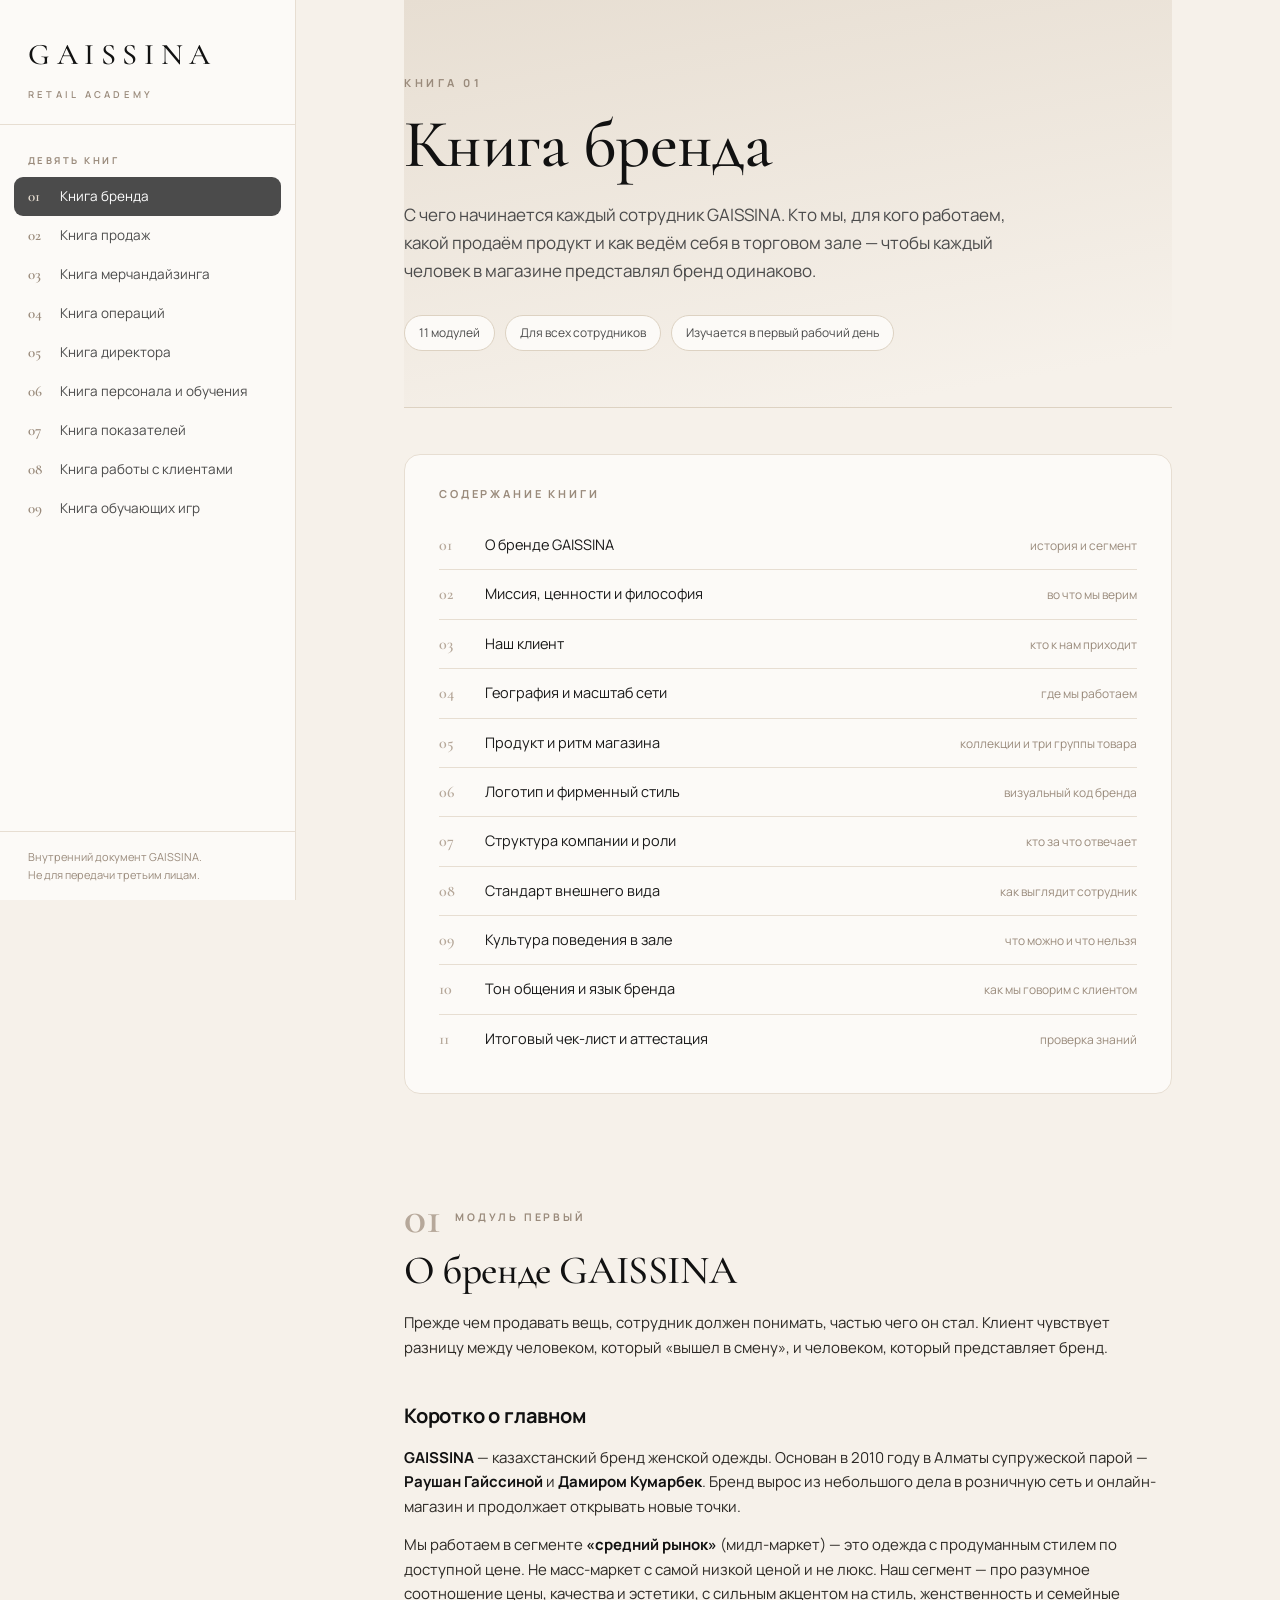
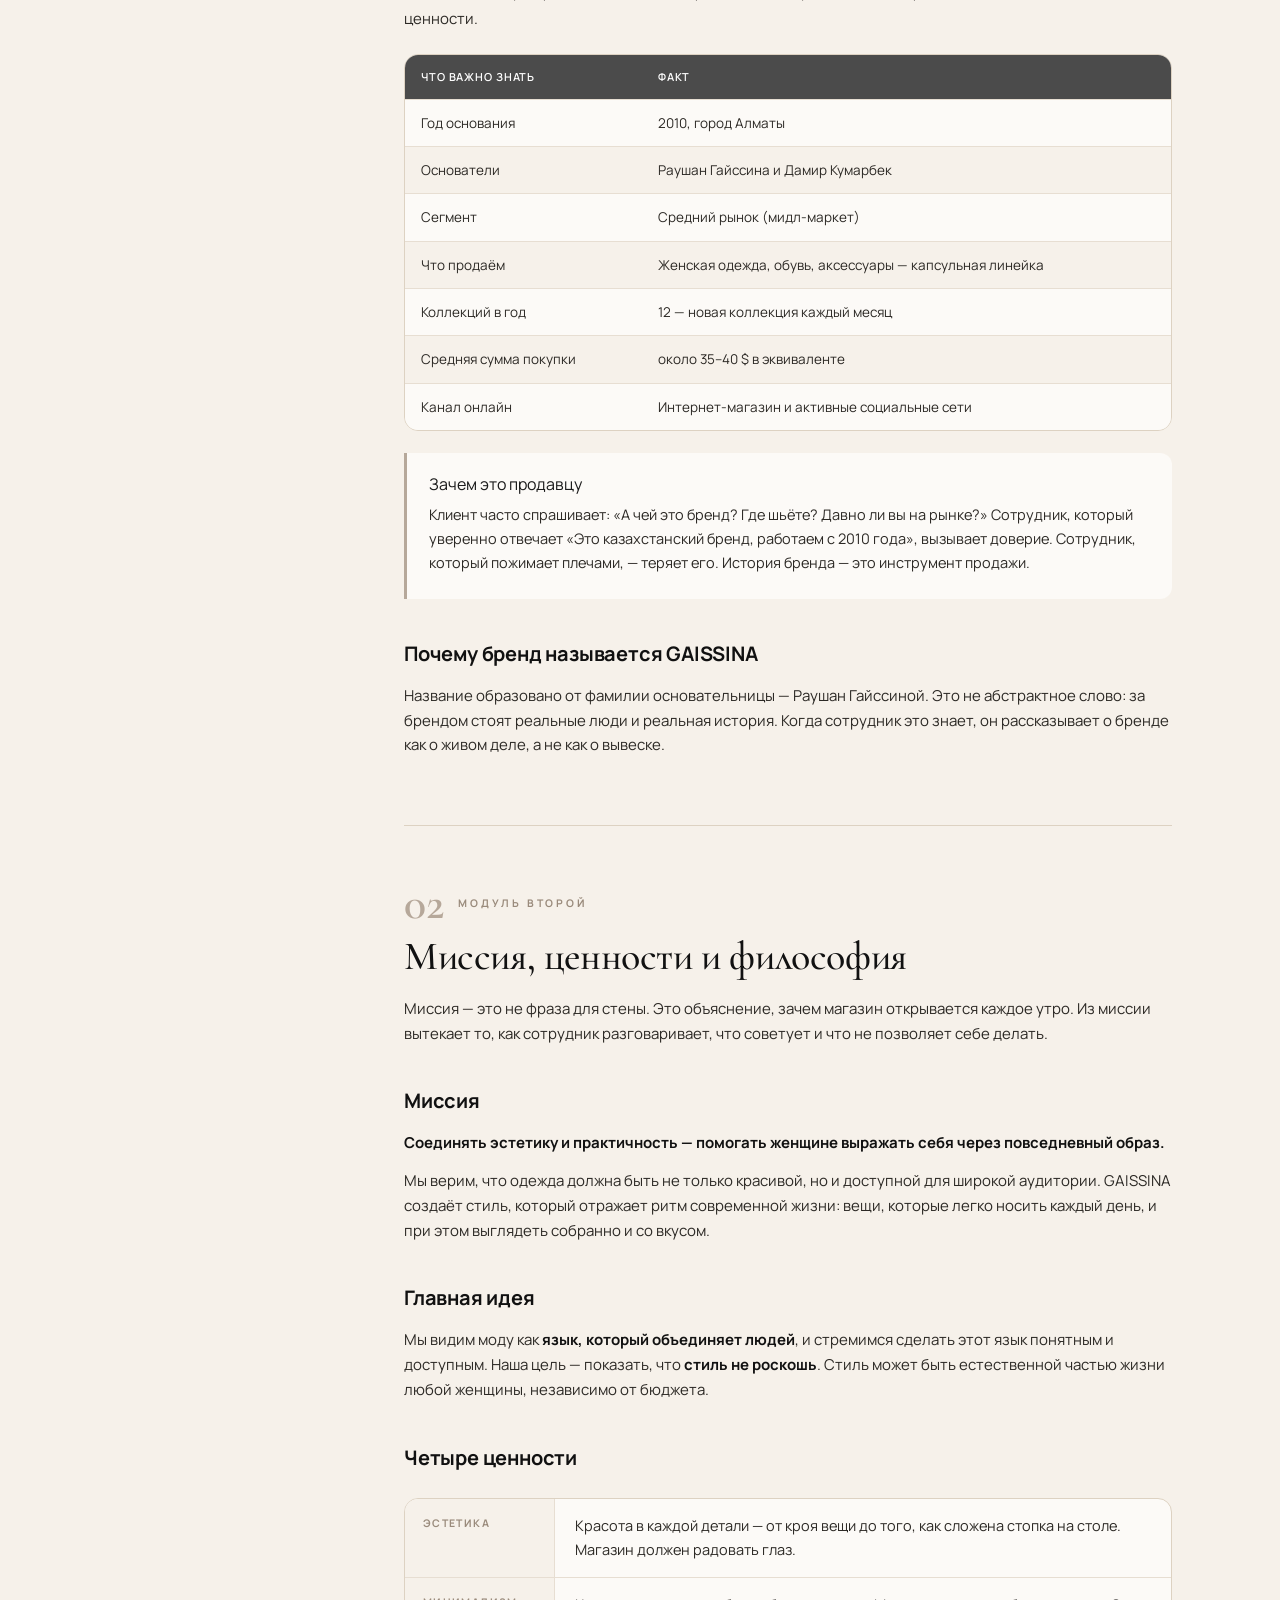
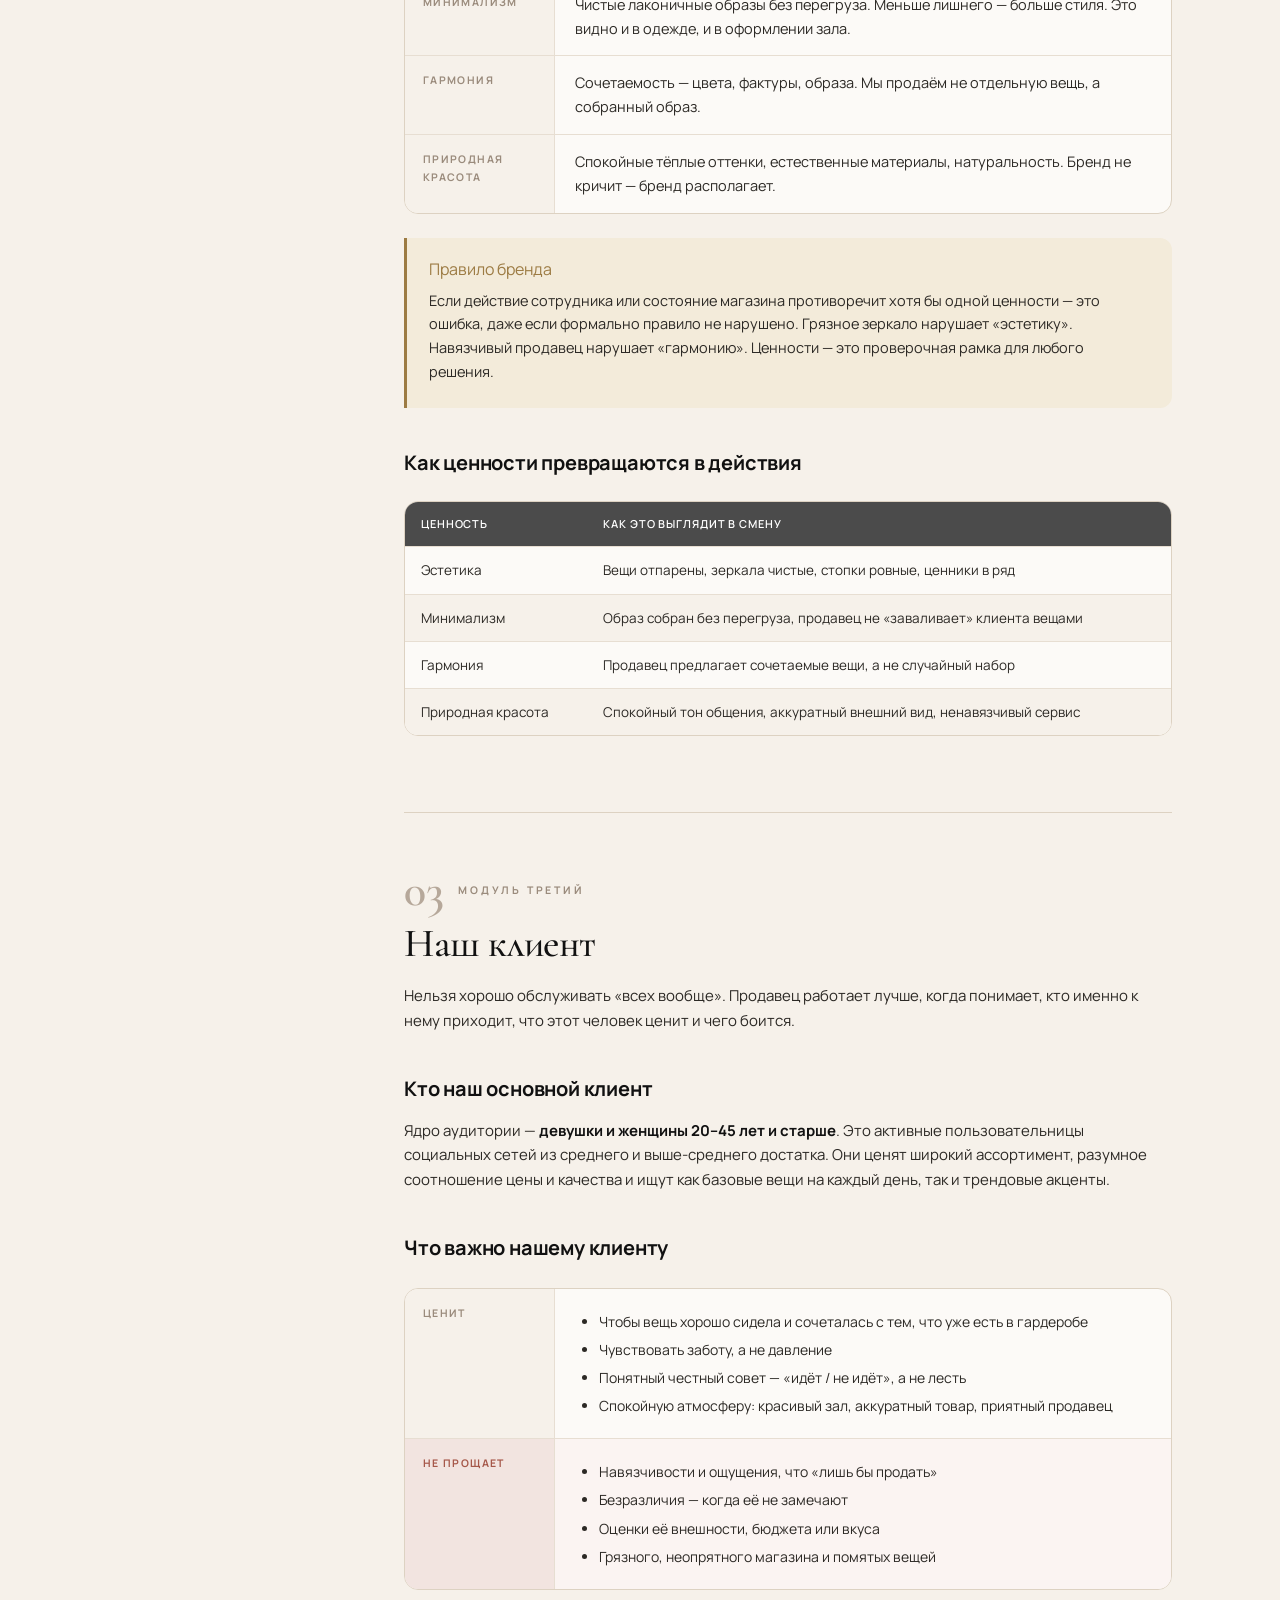
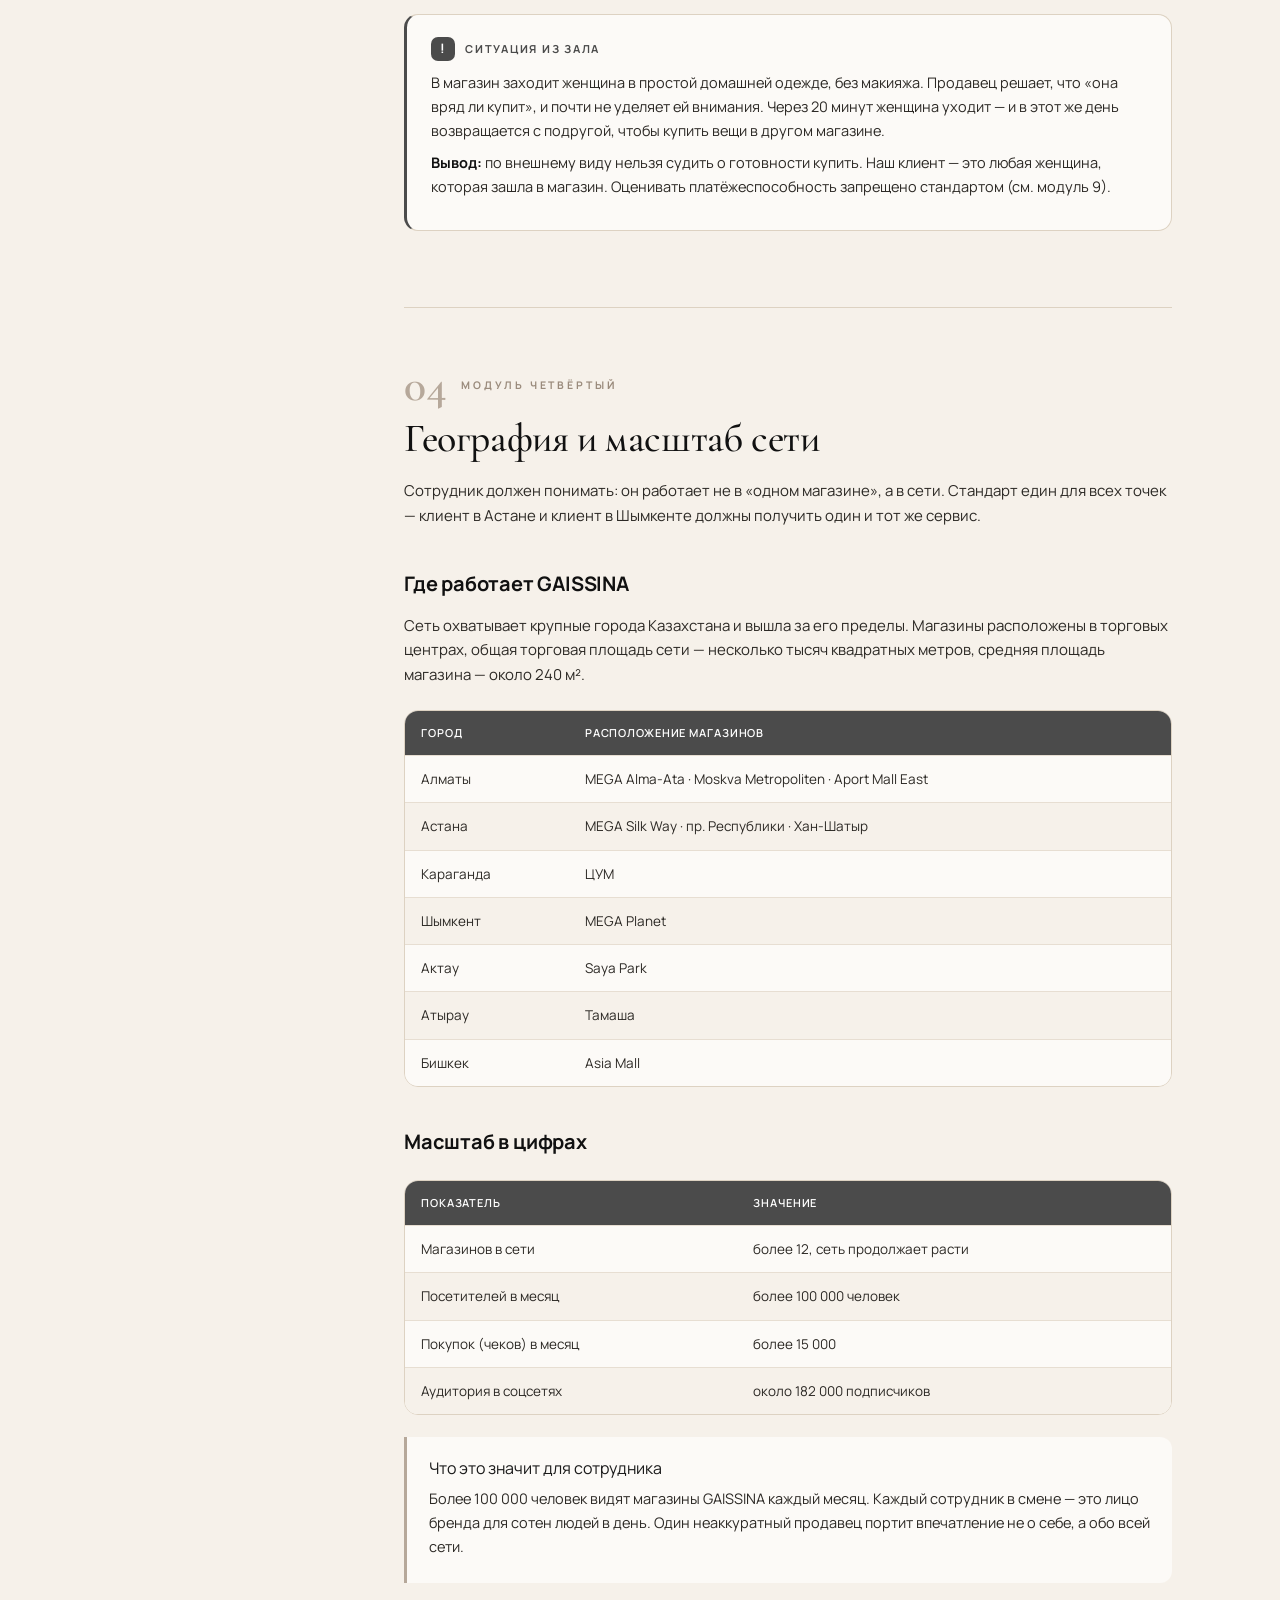
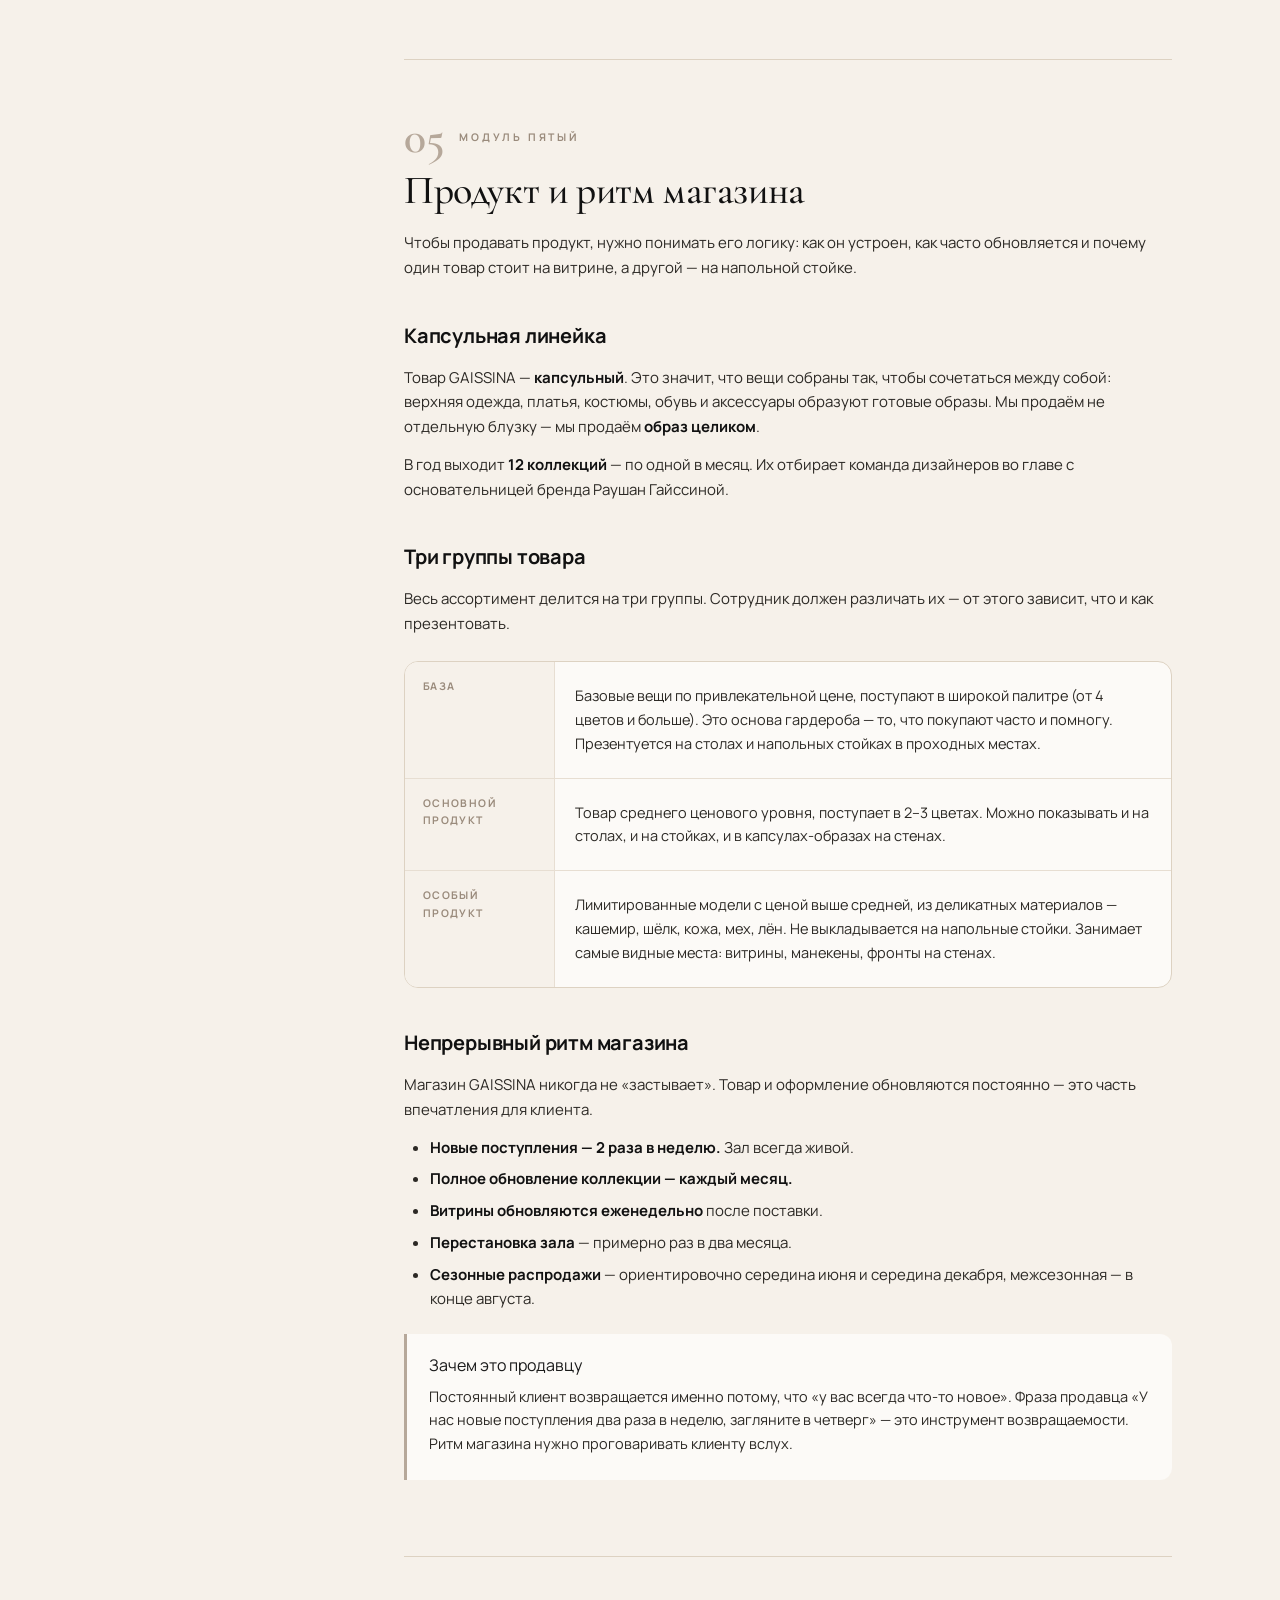
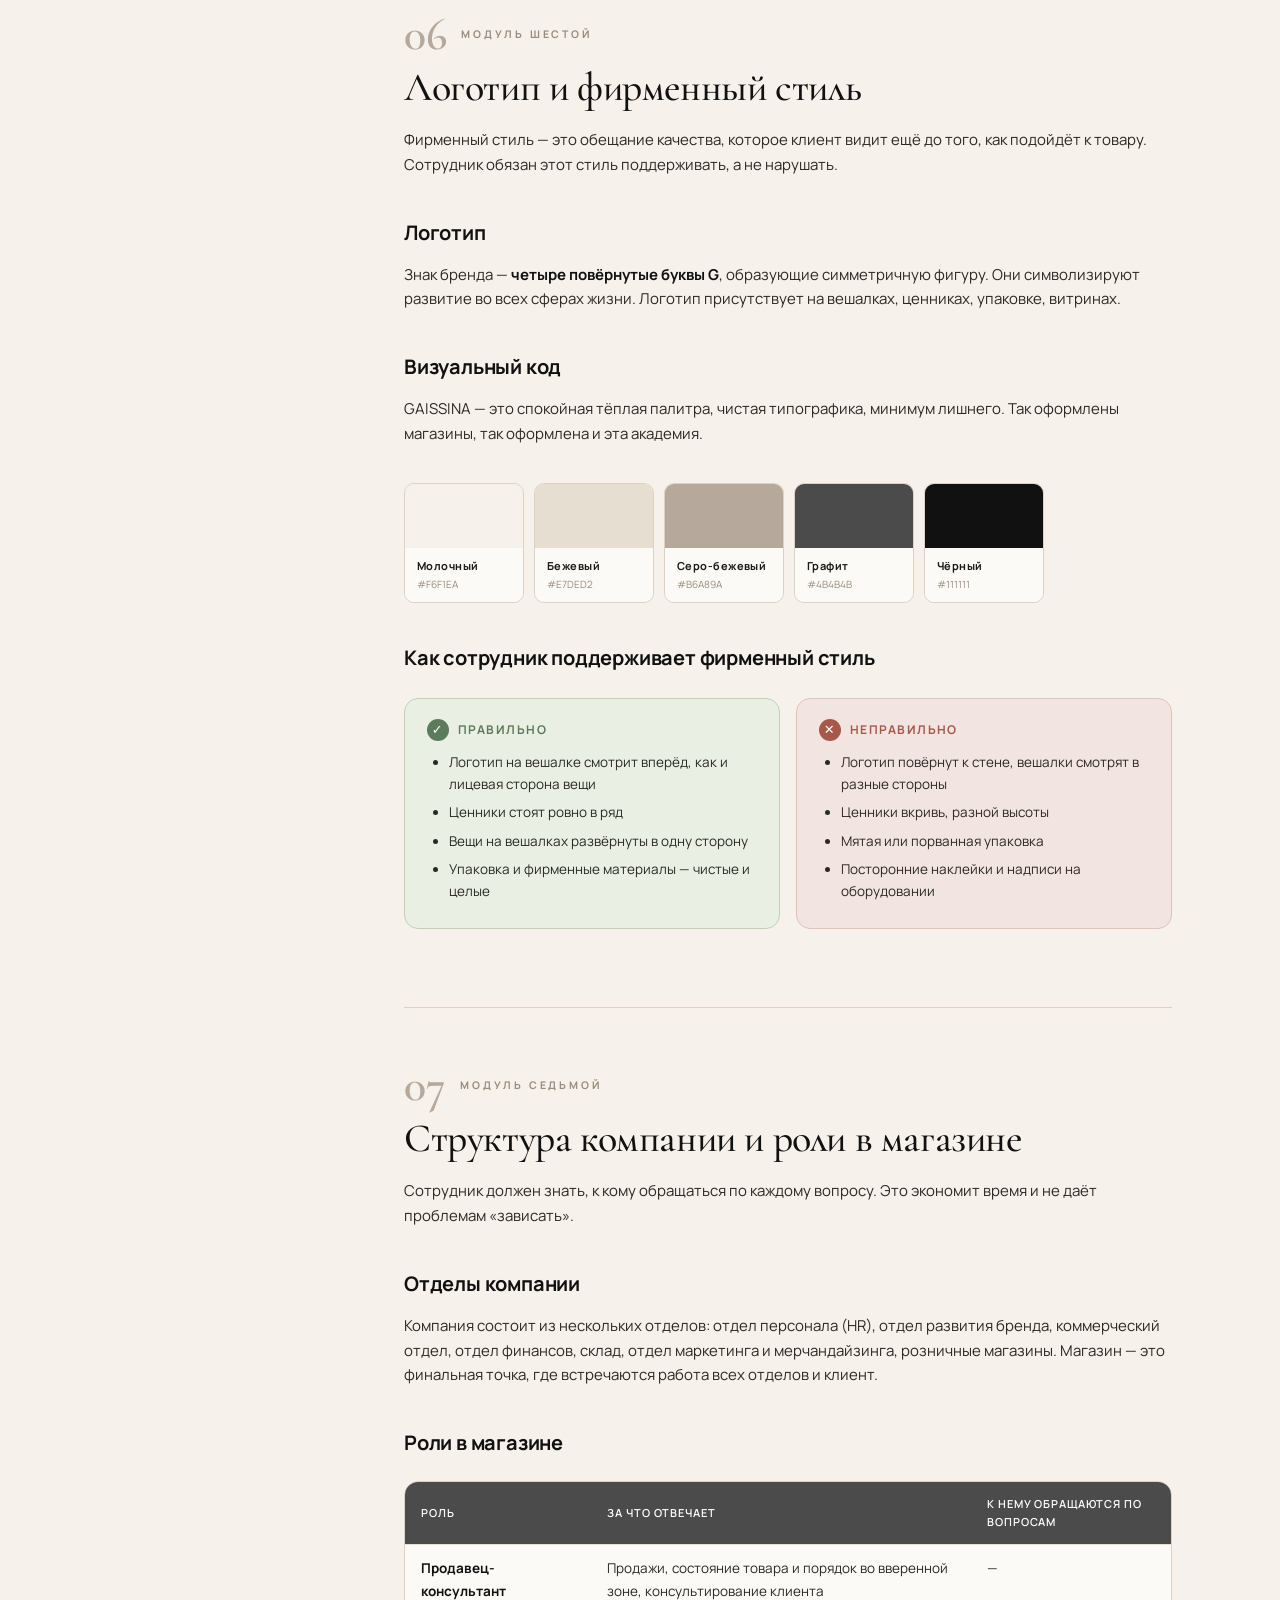
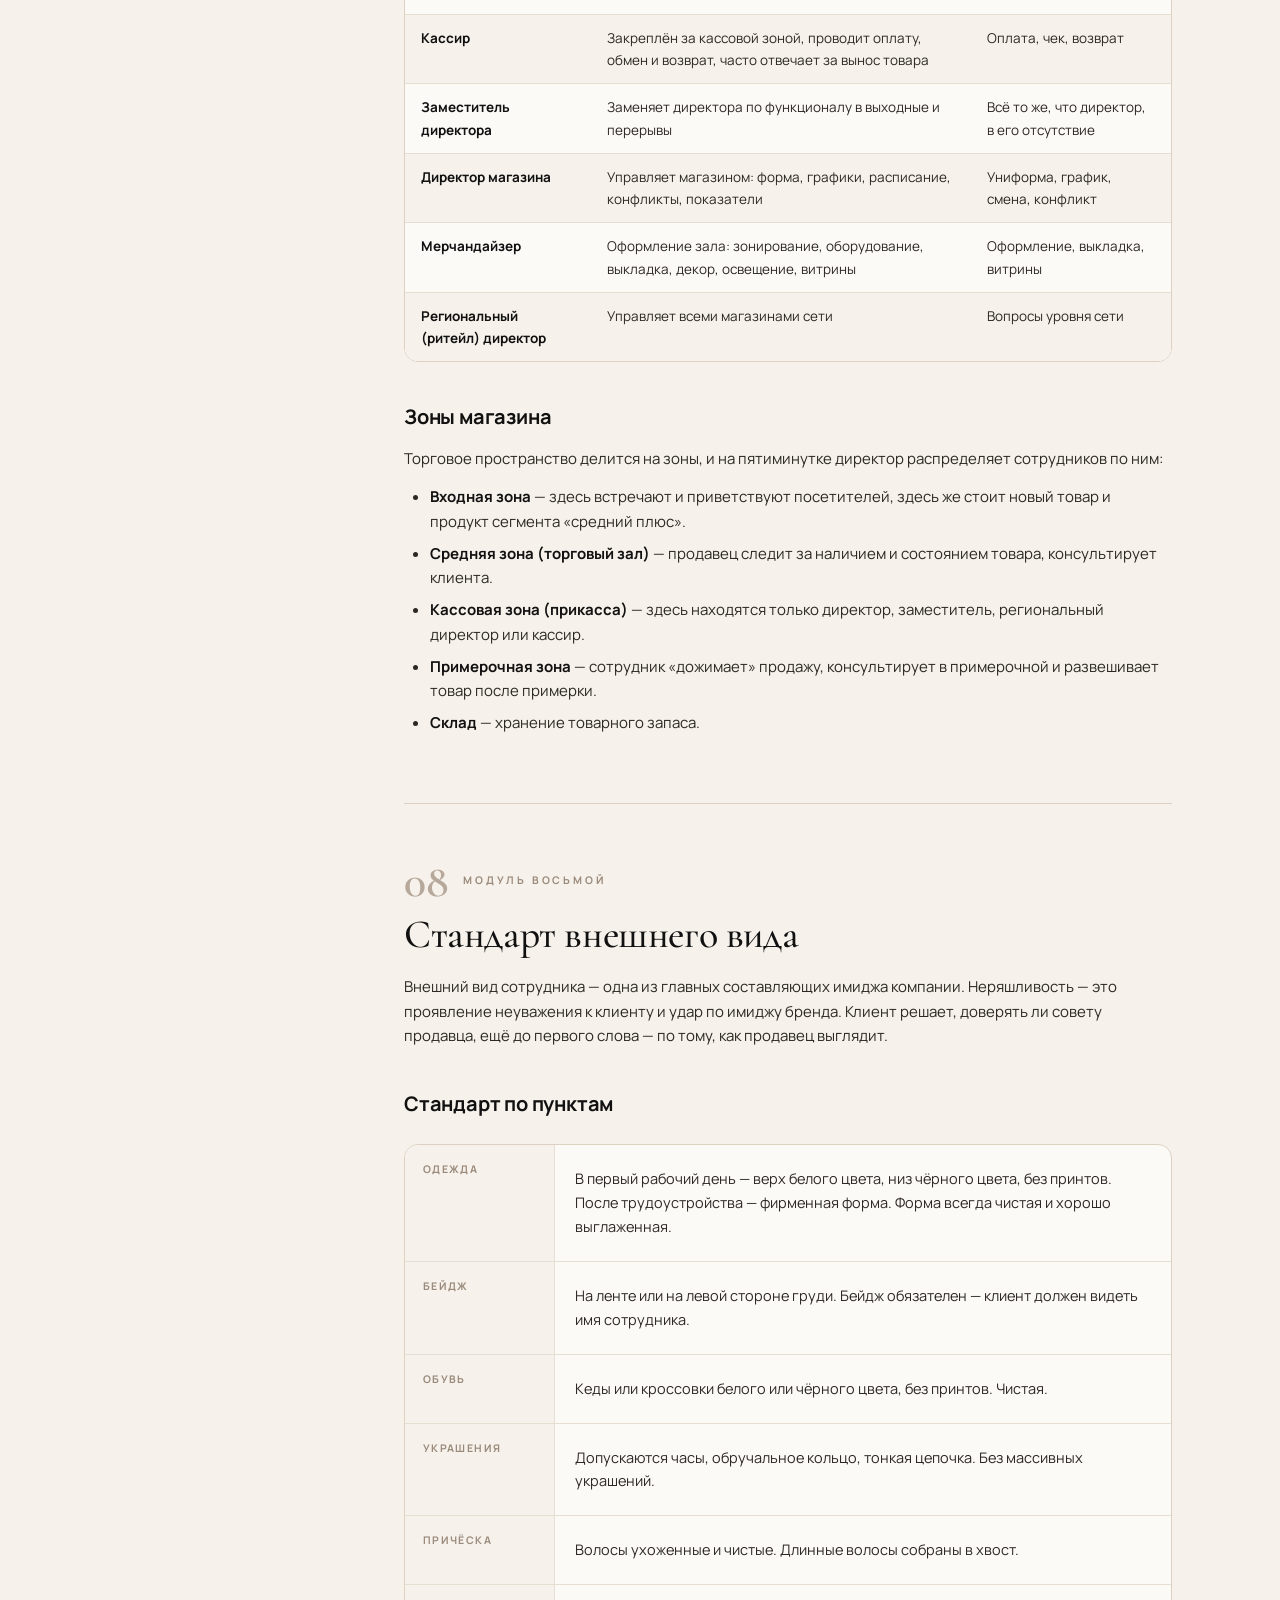
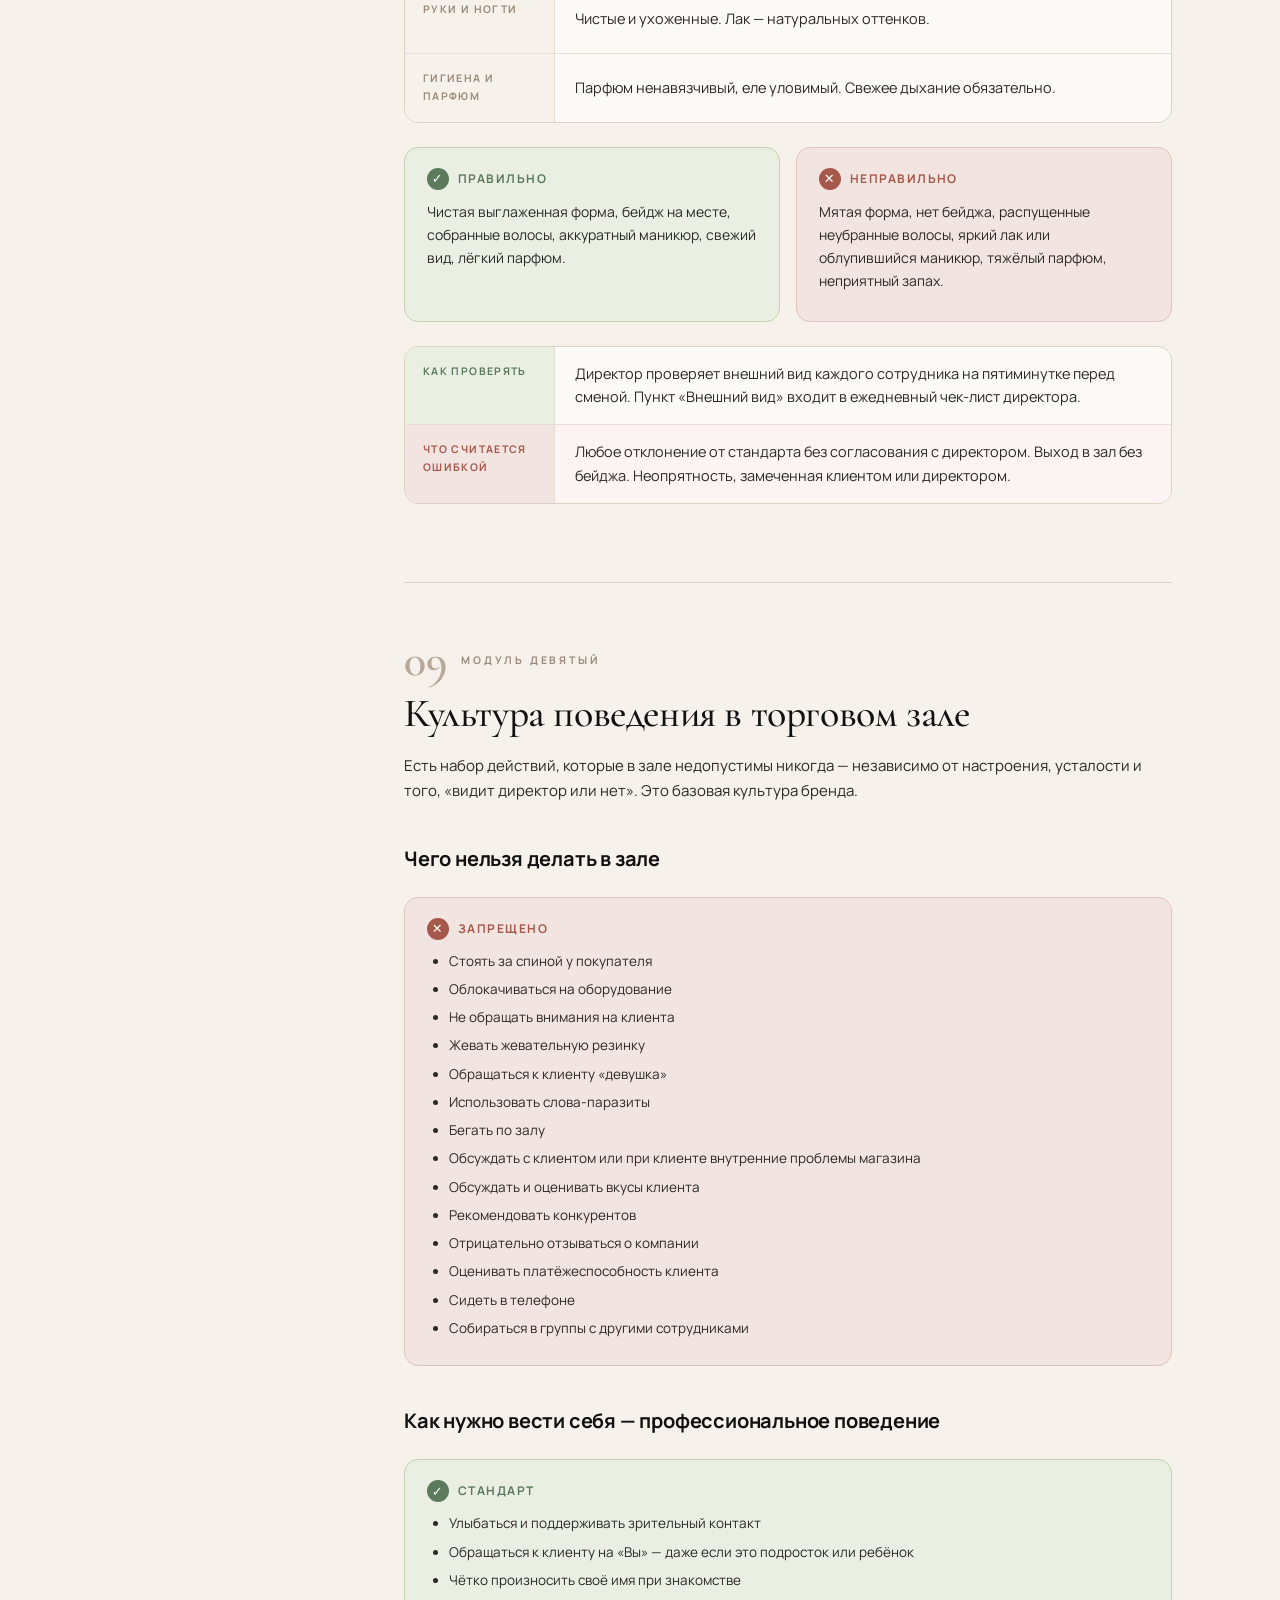
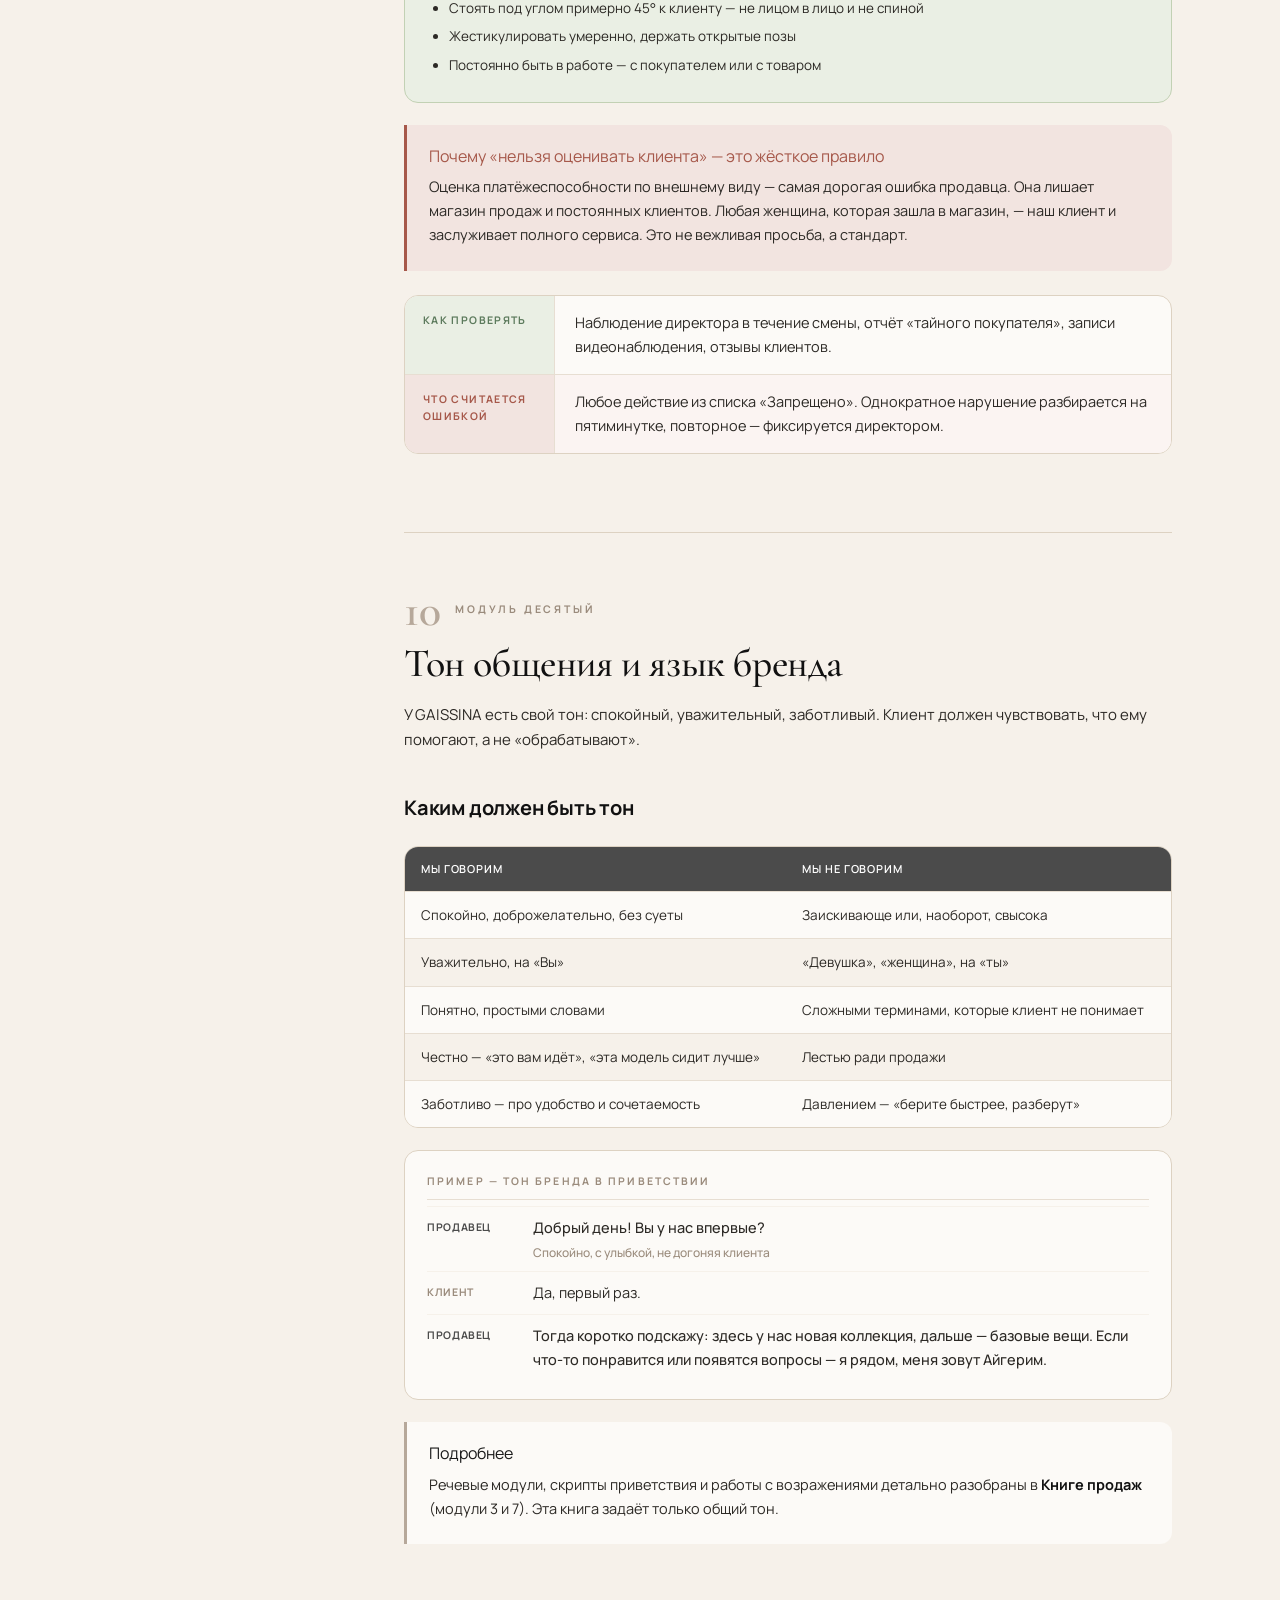
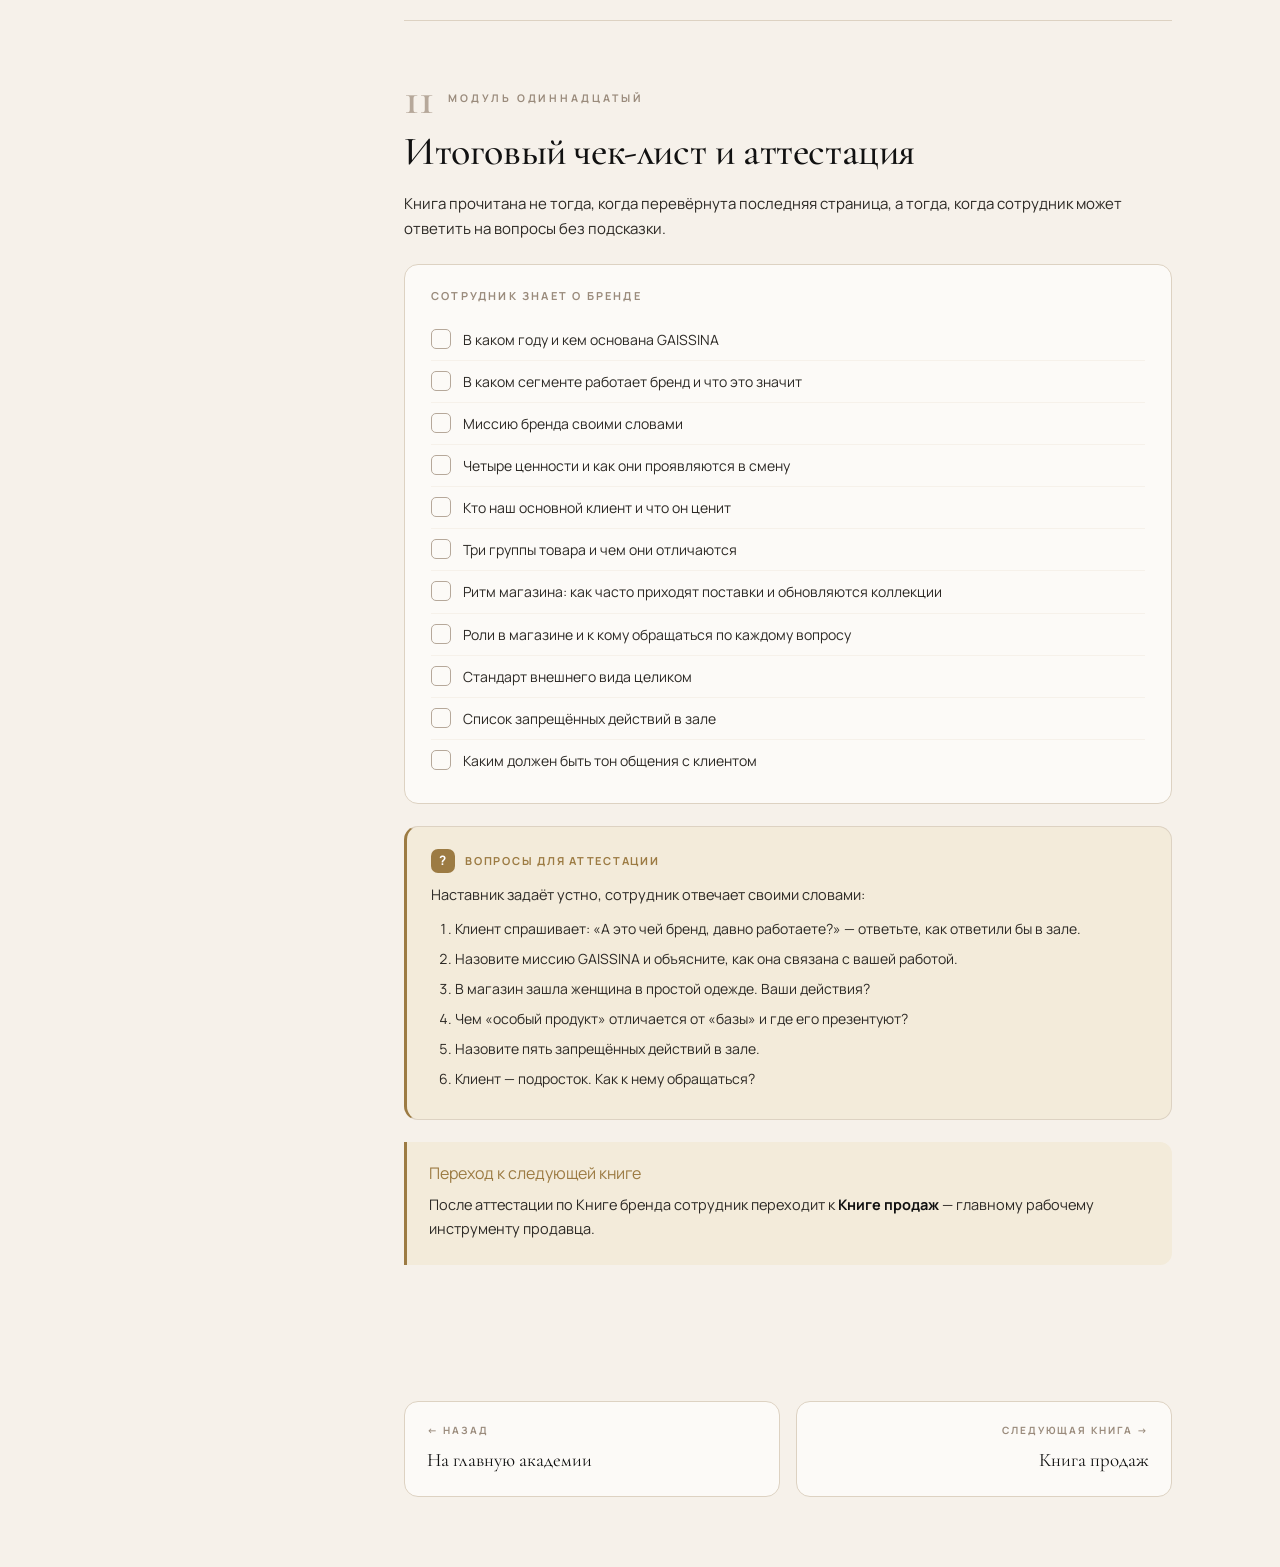
==== books/01-brand-book.html @ 2a3641b2 "GAISSINA Retail Academy — полная академия из 9 книг Корпоративная розничная академия GAISSINA: 9 кни" ====
<!DOCTYPE html>
<html lang="ru">
<head>
<meta charset="UTF-8">
<meta name="viewport" content="width=device-width, initial-scale=1">
<meta name="robots" content="noindex, nofollow">
<title>Книга бренда · GAISSINA Retail Academy</title>
<link rel="stylesheet" href="../assets/style.css">
</head>
<body data-book="01">
<div class="progress"><span></span></div>
<button class="menu-btn" aria-label="Меню"><span></span></button>
<div class="scrim"></div>
<aside class="sidebar" id="sidebar"></aside>

<main class="content">
<div class="wrap">

  <!-- ШАПКА -->
  <header class="book-head">
    <div class="book-kicker">Книга 01</div>
    <h1 class="book-title">Книга бренда</h1>
    <p class="book-lead">
      С чего начинается каждый сотрудник GAISSINA. Кто мы, для кого работаем,
      какой продаём продукт и как ведём себя в торговом зале — чтобы каждый
      человек в магазине представлял бренд одинаково.
    </p>
    <div class="book-meta">
      <span class="pill">11 модулей</span>
      <span class="pill">Для всех сотрудников</span>
      <span class="pill">Изучается в первый рабочий день</span>
    </div>
  </header>

  <!-- ОГЛАВЛЕНИЕ -->
  <nav class="toc">
    <h3>Содержание книги</h3>
    <ol>
      <li><a href="#m1"><span class="t">О бренде GAISSINA</span><span class="d">история и сегмент</span></a></li>
      <li><a href="#m2"><span class="t">Миссия, ценности и философия</span><span class="d">во что мы верим</span></a></li>
      <li><a href="#m3"><span class="t">Наш клиент</span><span class="d">кто к нам приходит</span></a></li>
      <li><a href="#m4"><span class="t">География и масштаб сети</span><span class="d">где мы работаем</span></a></li>
      <li><a href="#m5"><span class="t">Продукт и ритм магазина</span><span class="d">коллекции и три группы товара</span></a></li>
      <li><a href="#m6"><span class="t">Логотип и фирменный стиль</span><span class="d">визуальный код бренда</span></a></li>
      <li><a href="#m7"><span class="t">Структура компании и роли</span><span class="d">кто за что отвечает</span></a></li>
      <li><a href="#m8"><span class="t">Стандарт внешнего вида</span><span class="d">как выглядит сотрудник</span></a></li>
      <li><a href="#m9"><span class="t">Культура поведения в зале</span><span class="d">что можно и что нельзя</span></a></li>
      <li><a href="#m10"><span class="t">Тон общения и язык бренда</span><span class="d">как мы говорим с клиентом</span></a></li>
      <li><a href="#m11"><span class="t">Итоговый чек-лист и аттестация</span><span class="d">проверка знаний</span></a></li>
    </ol>
  </nav>

  <!-- ============ МОДУЛЬ 1 ============ -->
  <section class="module" id="m1">
    <div class="module-tag"><span class="num">01</span><span class="lbl">Модуль первый</span></div>
    <h2 class="module-title">О бренде GAISSINA</h2>
    <p class="module-intro lead-p">
      Прежде чем продавать вещь, сотрудник должен понимать, частью чего он стал.
      Клиент чувствует разницу между человеком, который «вышел в смену», и
      человеком, который представляет бренд.
    </p>

    <h3 class="sec">Коротко о главном</h3>
    <p>
      <strong>GAISSINA</strong> — казахстанский бренд женской одежды. Основан в
      2010 году в Алматы супружеской парой — <strong>Раушан Гайссиной</strong> и
      <strong>Дамиром Кумарбек</strong>. Бренд вырос из небольшого дела в
      розничную сеть и онлайн-магазин и продолжает открывать новые точки.
    </p>
    <p>
      Мы работаем в сегменте <strong>«средний рынок»</strong> (мидл-маркет) — это
      одежда с продуманным стилем по доступной цене. Не масс-маркет с самой
      низкой ценой и не люкс. Наш сегмент — про разумное соотношение цены,
      качества и эстетики, с сильным акцентом на стиль, женственность и
      семейные ценности.
    </p>

    <div class="tbl-wrap">
      <table>
        <thead><tr><th>Что важно знать</th><th>Факт</th></tr></thead>
        <tbody>
          <tr><td>Год основания</td><td>2010, город Алматы</td></tr>
          <tr><td>Основатели</td><td>Раушан Гайссина и Дамир Кумарбек</td></tr>
          <tr><td>Сегмент</td><td>Средний рынок (мидл-маркет)</td></tr>
          <tr><td>Что продаём</td><td>Женская одежда, обувь, аксессуары — капсульная линейка</td></tr>
          <tr><td>Коллекций в год</td><td>12 — новая коллекция каждый месяц</td></tr>
          <tr><td>Средняя сумма покупки</td><td>около 35–40 $ в эквиваленте</td></tr>
          <tr><td>Канал онлайн</td><td>Интернет-магазин и активные социальные сети</td></tr>
        </tbody>
      </table>
    </div>

    <div class="callout">
      <div class="co-h">Зачем это продавцу</div>
      <p>
        Клиент часто спрашивает: «А чей это бренд? Где шьёте? Давно ли вы на
        рынке?» Сотрудник, который уверенно отвечает «Это казахстанский бренд,
        работаем с 2010 года», вызывает доверие. Сотрудник, который пожимает
        плечами, — теряет его. История бренда — это инструмент продажи.
      </p>
    </div>

    <h3 class="sec">Почему бренд называется GAISSINA</h3>
    <p>
      Название образовано от фамилии основательницы — Раушан Гайссиной. Это
      не абстрактное слово: за брендом стоят реальные люди и реальная история.
      Когда сотрудник это знает, он рассказывает о бренде как о живом деле, а
      не как о вывеске.
    </p>
  </section>

  <!-- ============ МОДУЛЬ 2 ============ -->
  <section class="module" id="m2">
    <div class="module-tag"><span class="num">02</span><span class="lbl">Модуль второй</span></div>
    <h2 class="module-title">Миссия, ценности и философия</h2>
    <p class="module-intro lead-p">
      Миссия — это не фраза для стены. Это объяснение, зачем магазин открывается
      каждое утро. Из миссии вытекает то, как сотрудник разговаривает, что
      советует и что не позволяет себе делать.
    </p>

    <h3 class="sec">Миссия</h3>
    <p>
      <strong>Соединять эстетику и практичность — помогать женщине выражать
      себя через повседневный образ.</strong>
    </p>
    <p>
      Мы верим, что одежда должна быть не только красивой, но и доступной для
      широкой аудитории. GAISSINA создаёт стиль, который отражает ритм
      современной жизни: вещи, которые легко носить каждый день, и при этом
      выглядеть собранно и со вкусом.
    </p>

    <h3 class="sec">Главная идея</h3>
    <p>
      Мы видим моду как <strong>язык, который объединяет людей</strong>, и
      стремимся сделать этот язык понятным и доступным. Наша цель — показать,
      что <strong>стиль не роскошь</strong>. Стиль может быть естественной
      частью жизни любой женщины, независимо от бюджета.
    </p>

    <h3 class="sec">Четыре ценности</h3>
    <div class="spec">
      <div class="spec-row">
        <div class="spec-key">Эстетика</div>
        <div class="spec-val">Красота в каждой детали — от кроя вещи до того, как сложена стопка на столе. Магазин должен радовать глаз.</div>
      </div>
      <div class="spec-row">
        <div class="spec-key">Минимализм</div>
        <div class="spec-val">Чистые лаконичные образы без перегруза. Меньше лишнего — больше стиля. Это видно и в одежде, и в оформлении зала.</div>
      </div>
      <div class="spec-row">
        <div class="spec-key">Гармония</div>
        <div class="spec-val">Сочетаемость — цвета, фактуры, образа. Мы продаём не отдельную вещь, а собранный образ.</div>
      </div>
      <div class="spec-row">
        <div class="spec-key">Природная красота</div>
        <div class="spec-val">Спокойные тёплые оттенки, естественные материалы, натуральность. Бренд не кричит — бренд располагает.</div>
      </div>
    </div>

    <div class="callout rule">
      <div class="co-h">Правило бренда</div>
      <p>
        Если действие сотрудника или состояние магазина противоречит хотя бы
        одной ценности — это ошибка, даже если формально правило не нарушено.
        Грязное зеркало нарушает «эстетику». Навязчивый продавец нарушает
        «гармонию». Ценности — это проверочная рамка для любого решения.
      </p>
    </div>

    <h3 class="sec">Как ценности превращаются в действия</h3>
    <div class="tbl-wrap">
      <table>
        <thead><tr><th>Ценность</th><th>Как это выглядит в смену</th></tr></thead>
        <tbody>
          <tr><td>Эстетика</td><td>Вещи отпарены, зеркала чистые, стопки ровные, ценники в ряд</td></tr>
          <tr><td>Минимализм</td><td>Образ собран без перегруза, продавец не «заваливает» клиента вещами</td></tr>
          <tr><td>Гармония</td><td>Продавец предлагает сочетаемые вещи, а не случайный набор</td></tr>
          <tr><td>Природная красота</td><td>Спокойный тон общения, аккуратный внешний вид, ненавязчивый сервис</td></tr>
        </tbody>
      </table>
    </div>
  </section>

  <!-- ============ МОДУЛЬ 3 ============ -->
  <section class="module" id="m3">
    <div class="module-tag"><span class="num">03</span><span class="lbl">Модуль третий</span></div>
    <h2 class="module-title">Наш клиент</h2>
    <p class="module-intro lead-p">
      Нельзя хорошо обслуживать «всех вообще». Продавец работает лучше, когда
      понимает, кто именно к нему приходит, что этот человек ценит и чего боится.
    </p>

    <h3 class="sec">Кто наш основной клиент</h3>
    <p>
      Ядро аудитории — <strong>девушки и женщины 20–45 лет и старше</strong>.
      Это активные пользовательницы социальных сетей из среднего и
      выше-среднего достатка. Они ценят широкий ассортимент, разумное
      соотношение цены и качества и ищут как базовые вещи на каждый день, так и
      трендовые акценты.
    </p>

    <h3 class="sec">Что важно нашему клиенту</h3>
    <div class="spec">
      <div class="spec-row">
        <div class="spec-key">Ценит</div>
        <div class="spec-val">
          <ul>
            <li>Чтобы вещь хорошо сидела и сочеталась с тем, что уже есть в гардеробе</li>
            <li>Чувствовать заботу, а не давление</li>
            <li>Понятный честный совет — «идёт / не идёт», а не лесть</li>
            <li>Спокойную атмосферу: красивый зал, аккуратный товар, приятный продавец</li>
          </ul>
        </div>
      </div>
      <div class="spec-row err">
        <div class="spec-key">Не прощает</div>
        <div class="spec-val">
          <ul>
            <li>Навязчивости и ощущения, что «лишь бы продать»</li>
            <li>Безразличия — когда её не замечают</li>
            <li>Оценки её внешности, бюджета или вкуса</li>
            <li>Грязного, неопрятного магазина и помятых вещей</li>
          </ul>
        </div>
      </div>
    </div>

    <div class="case">
      <div class="case-h"><span class="ic">!</span>Ситуация из зала</div>
      <p>
        В магазин заходит женщина в простой домашней одежде, без макияжа.
        Продавец решает, что «она вряд ли купит», и почти не уделяет ей
        внимания. Через 20 минут женщина уходит — и в этот же день
        возвращается с подругой, чтобы купить вещи в другом магазине.
      </p>
      <p>
        <strong>Вывод:</strong> по внешнему виду нельзя судить о готовности
        купить. Наш клиент — это любая женщина, которая зашла в магазин.
        Оценивать платёжеспособность запрещено стандартом (см. модуль 9).
      </p>
    </div>
  </section>

  <!-- ============ МОДУЛЬ 4 ============ -->
  <section class="module" id="m4">
    <div class="module-tag"><span class="num">04</span><span class="lbl">Модуль четвёртый</span></div>
    <h2 class="module-title">География и масштаб сети</h2>
    <p class="module-intro lead-p">
      Сотрудник должен понимать: он работает не в «одном магазине», а в сети.
      Стандарт един для всех точек — клиент в Астане и клиент в Шымкенте должны
      получить один и тот же сервис.
    </p>

    <h3 class="sec">Где работает GAISSINA</h3>
    <p>
      Сеть охватывает крупные города Казахстана и вышла за его пределы. Магазины
      расположены в торговых центрах, общая торговая площадь сети — несколько
      тысяч квадратных метров, средняя площадь магазина — около 240 м².
    </p>
    <div class="tbl-wrap">
      <table>
        <thead><tr><th>Город</th><th>Расположение магазинов</th></tr></thead>
        <tbody>
          <tr><td>Алматы</td><td>MEGA Alma-Ata · Moskva Metropoliten · Aport Mall East</td></tr>
          <tr><td>Астана</td><td>MEGA Silk Way · пр. Республики · Хан-Шатыр</td></tr>
          <tr><td>Караганда</td><td>ЦУМ</td></tr>
          <tr><td>Шымкент</td><td>MEGA Planet</td></tr>
          <tr><td>Актау</td><td>Saya Park</td></tr>
          <tr><td>Атырау</td><td>Тамаша</td></tr>
          <tr><td>Бишкек</td><td>Asia Mall</td></tr>
        </tbody>
      </table>
    </div>

    <h3 class="sec">Масштаб в цифрах</h3>
    <div class="tbl-wrap">
      <table>
        <thead><tr><th>Показатель</th><th>Значение</th></tr></thead>
        <tbody>
          <tr><td>Магазинов в сети</td><td>более 12, сеть продолжает расти</td></tr>
          <tr><td>Посетителей в месяц</td><td>более 100 000 человек</td></tr>
          <tr><td>Покупок (чеков) в месяц</td><td>более 15 000</td></tr>
          <tr><td>Аудитория в соцсетях</td><td>около 182 000 подписчиков</td></tr>
        </tbody>
      </table>
    </div>

    <div class="callout">
      <div class="co-h">Что это значит для сотрудника</div>
      <p>
        Более 100 000 человек видят магазины GAISSINA каждый месяц. Каждый
        сотрудник в смене — это лицо бренда для сотен людей в день. Один
        неаккуратный продавец портит впечатление не о себе, а обо всей сети.
      </p>
    </div>
  </section>

  <!-- ============ МОДУЛЬ 5 ============ -->
  <section class="module" id="m5">
    <div class="module-tag"><span class="num">05</span><span class="lbl">Модуль пятый</span></div>
    <h2 class="module-title">Продукт и ритм магазина</h2>
    <p class="module-intro lead-p">
      Чтобы продавать продукт, нужно понимать его логику: как он устроен, как
      часто обновляется и почему один товар стоит на витрине, а другой — на
      напольной стойке.
    </p>

    <h3 class="sec">Капсульная линейка</h3>
    <p>
      Товар GAISSINA — <strong>капсульный</strong>. Это значит, что вещи
      собраны так, чтобы сочетаться между собой: верхняя одежда, платья,
      костюмы, обувь и аксессуары образуют готовые образы. Мы продаём не
      отдельную блузку — мы продаём <strong>образ целиком</strong>.
    </p>
    <p>
      В год выходит <strong>12 коллекций</strong> — по одной в месяц. Их
      отбирает команда дизайнеров во главе с основательницей бренда Раушан
      Гайссиной.
    </p>

    <h3 class="sec">Три группы товара</h3>
    <p>
      Весь ассортимент делится на три группы. Сотрудник должен различать их —
      от этого зависит, что и как презентовать.
    </p>
    <div class="spec">
      <div class="spec-row">
        <div class="spec-key">База</div>
        <div class="spec-val">
          <p>Базовые вещи по привлекательной цене, поступают в широкой палитре (от 4 цветов и больше). Это основа гардероба — то, что покупают часто и помногу. Презентуется на столах и напольных стойках в проходных местах.</p>
        </div>
      </div>
      <div class="spec-row">
        <div class="spec-key">Основной продукт</div>
        <div class="spec-val">
          <p>Товар среднего ценового уровня, поступает в 2–3 цветах. Можно показывать и на столах, и на стойках, и в капсулах-образах на стенах.</p>
        </div>
      </div>
      <div class="spec-row">
        <div class="spec-key">Особый продукт</div>
        <div class="spec-val">
          <p>Лимитированные модели с ценой выше средней, из деликатных материалов — кашемир, шёлк, кожа, мех, лён. Не выкладывается на напольные стойки. Занимает самые видные места: витрины, манекены, фронты на стенах.</p>
        </div>
      </div>
    </div>

    <h3 class="sec">Непрерывный ритм магазина</h3>
    <p>
      Магазин GAISSINA никогда не «застывает». Товар и оформление обновляются
      постоянно — это часть впечатления для клиента.
    </p>
    <ul>
      <li><strong>Новые поступления — 2 раза в неделю.</strong> Зал всегда живой.</li>
      <li><strong>Полное обновление коллекции — каждый месяц.</strong></li>
      <li><strong>Витрины обновляются еженедельно</strong> после поставки.</li>
      <li><strong>Перестановка зала</strong> — примерно раз в два месяца.</li>
      <li><strong>Сезонные распродажи</strong> — ориентировочно середина июня и середина декабря, межсезонная — в конце августа.</li>
    </ul>

    <div class="callout">
      <div class="co-h">Зачем это продавцу</div>
      <p>
        Постоянный клиент возвращается именно потому, что «у вас всегда что-то
        новое». Фраза продавца «У нас новые поступления два раза в неделю,
        загляните в четверг» — это инструмент возвращаемости. Ритм магазина
        нужно проговаривать клиенту вслух.
      </p>
    </div>
  </section>

  <!-- ============ МОДУЛЬ 6 ============ -->
  <section class="module" id="m6">
    <div class="module-tag"><span class="num">06</span><span class="lbl">Модуль шестой</span></div>
    <h2 class="module-title">Логотип и фирменный стиль</h2>
    <p class="module-intro lead-p">
      Фирменный стиль — это обещание качества, которое клиент видит ещё до того,
      как подойдёт к товару. Сотрудник обязан этот стиль поддерживать, а не
      нарушать.
    </p>

    <h3 class="sec">Логотип</h3>
    <p>
      Знак бренда — <strong>четыре повёрнутые буквы G</strong>, образующие
      симметричную фигуру. Они символизируют развитие во всех сферах жизни.
      Логотип присутствует на вешалках, ценниках, упаковке, витринах.
    </p>

    <h3 class="sec">Визуальный код</h3>
    <p>
      GAISSINA — это спокойная тёплая палитра, чистая типографика, минимум
      лишнего. Так оформлены магазины, так оформлена и эта академия.
    </p>
    <div class="swatches">
      <div class="swatch"><div class="chip" style="background:#F6F1EA"></div><div class="sw-t"><b>Молочный</b><span>#F6F1EA</span></div></div>
      <div class="swatch"><div class="chip" style="background:#E7DED2"></div><div class="sw-t"><b>Бежевый</b><span>#E7DED2</span></div></div>
      <div class="swatch"><div class="chip" style="background:#B6A89A"></div><div class="sw-t"><b>Серо-бежевый</b><span>#B6A89A</span></div></div>
      <div class="swatch"><div class="chip" style="background:#4B4B4B"></div><div class="sw-t"><b>Графит</b><span>#4B4B4B</span></div></div>
      <div class="swatch"><div class="chip" style="background:#111111"></div><div class="sw-t"><b>Чёрный</b><span>#111111</span></div></div>
    </div>

    <h3 class="sec">Как сотрудник поддерживает фирменный стиль</h3>
    <div class="compare">
      <div class="cmp yes">
        <div class="cmp-h"><span class="cmp-ic">✓</span>Правильно</div>
        <ul>
          <li>Логотип на вешалке смотрит вперёд, как и лицевая сторона вещи</li>
          <li>Ценники стоят ровно в ряд</li>
          <li>Вещи на вешалках развёрнуты в одну сторону</li>
          <li>Упаковка и фирменные материалы — чистые и целые</li>
        </ul>
      </div>
      <div class="cmp no">
        <div class="cmp-h"><span class="cmp-ic">✕</span>Неправильно</div>
        <ul>
          <li>Логотип повёрнут к стене, вешалки смотрят в разные стороны</li>
          <li>Ценники вкривь, разной высоты</li>
          <li>Мятая или порванная упаковка</li>
          <li>Посторонние наклейки и надписи на оборудовании</li>
        </ul>
      </div>
    </div>
  </section>

  <!-- ============ МОДУЛЬ 7 ============ -->
  <section class="module" id="m7">
    <div class="module-tag"><span class="num">07</span><span class="lbl">Модуль седьмой</span></div>
    <h2 class="module-title">Структура компании и роли в магазине</h2>
    <p class="module-intro lead-p">
      Сотрудник должен знать, к кому обращаться по каждому вопросу. Это экономит
      время и не даёт проблемам «зависать».
    </p>

    <h3 class="sec">Отделы компании</h3>
    <p>
      Компания состоит из нескольких отделов: отдел персонала (HR), отдел
      развития бренда, коммерческий отдел, отдел финансов, склад, отдел
      маркетинга и мерчандайзинга, розничные магазины. Магазин — это финальная
      точка, где встречаются работа всех отделов и клиент.
    </p>

    <h3 class="sec">Роли в магазине</h3>
    <div class="tbl-wrap">
      <table>
        <thead><tr><th>Роль</th><th>За что отвечает</th><th>К нему обращаются по вопросам</th></tr></thead>
        <tbody>
          <tr><td><strong>Продавец-консультант</strong></td><td>Продажи, состояние товара и порядок во вверенной зоне, консультирование клиента</td><td>—</td></tr>
          <tr><td><strong>Кассир</strong></td><td>Закреплён за кассовой зоной, проводит оплату, обмен и возврат, часто отвечает за вынос товара</td><td>Оплата, чек, возврат</td></tr>
          <tr><td><strong>Заместитель директора</strong></td><td>Заменяет директора по функционалу в выходные и перерывы</td><td>Всё то же, что директор, в его отсутствие</td></tr>
          <tr><td><strong>Директор магазина</strong></td><td>Управляет магазином: форма, графики, расписание, конфликты, показатели</td><td>Униформа, график, смена, конфликт</td></tr>
          <tr><td><strong>Мерчандайзер</strong></td><td>Оформление зала: зонирование, оборудование, выкладка, декор, освещение, витрины</td><td>Оформление, выкладка, витрины</td></tr>
          <tr><td><strong>Региональный (ритейл) директор</strong></td><td>Управляет всеми магазинами сети</td><td>Вопросы уровня сети</td></tr>
        </tbody>
      </table>
    </div>

    <h3 class="sec">Зоны магазина</h3>
    <p>
      Торговое пространство делится на зоны, и на пятиминутке директор
      распределяет сотрудников по ним:
    </p>
    <ul>
      <li><strong>Входная зона</strong> — здесь встречают и приветствуют посетителей, здесь же стоит новый товар и продукт сегмента «средний плюс».</li>
      <li><strong>Средняя зона (торговый зал)</strong> — продавец следит за наличием и состоянием товара, консультирует клиента.</li>
      <li><strong>Кассовая зона (прикасса)</strong> — здесь находятся только директор, заместитель, региональный директор или кассир.</li>
      <li><strong>Примерочная зона</strong> — сотрудник «дожимает» продажу, консультирует в примерочной и развешивает товар после примерки.</li>
      <li><strong>Склад</strong> — хранение товарного запаса.</li>
    </ul>
  </section>

  <!-- ============ МОДУЛЬ 8 ============ -->
  <section class="module" id="m8">
    <div class="module-tag"><span class="num">08</span><span class="lbl">Модуль восьмой</span></div>
    <h2 class="module-title">Стандарт внешнего вида</h2>
    <p class="module-intro lead-p">
      Внешний вид сотрудника — одна из главных составляющих имиджа компании.
      Неряшливость — это проявление неуважения к клиенту и удар по имиджу
      бренда. Клиент решает, доверять ли совету продавца, ещё до первого слова —
      по тому, как продавец выглядит.
    </p>

    <h3 class="sec">Стандарт по пунктам</h3>
    <div class="spec">
      <div class="spec-row">
        <div class="spec-key">Одежда</div>
        <div class="spec-val">
          <p>В первый рабочий день — верх белого цвета, низ чёрного цвета, без принтов. После трудоустройства — фирменная форма. Форма всегда чистая и хорошо выглаженная.</p>
        </div>
      </div>
      <div class="spec-row">
        <div class="spec-key">Бейдж</div>
        <div class="spec-val"><p>На ленте или на левой стороне груди. Бейдж обязателен — клиент должен видеть имя сотрудника.</p></div>
      </div>
      <div class="spec-row">
        <div class="spec-key">Обувь</div>
        <div class="spec-val"><p>Кеды или кроссовки белого или чёрного цвета, без принтов. Чистая.</p></div>
      </div>
      <div class="spec-row">
        <div class="spec-key">Украшения</div>
        <div class="spec-val"><p>Допускаются часы, обручальное кольцо, тонкая цепочка. Без массивных украшений.</p></div>
      </div>
      <div class="spec-row">
        <div class="spec-key">Причёска</div>
        <div class="spec-val"><p>Волосы ухоженные и чистые. Длинные волосы собраны в хвост.</p></div>
      </div>
      <div class="spec-row">
        <div class="spec-key">Руки и ногти</div>
        <div class="spec-val"><p>Чистые и ухоженные. Лак — натуральных оттенков.</p></div>
      </div>
      <div class="spec-row">
        <div class="spec-key">Гигиена и парфюм</div>
        <div class="spec-val"><p>Парфюм ненавязчивый, еле уловимый. Свежее дыхание обязательно.</p></div>
      </div>
    </div>

    <div class="compare">
      <div class="cmp yes">
        <div class="cmp-h"><span class="cmp-ic">✓</span>Правильно</div>
        <p>Чистая выглаженная форма, бейдж на месте, собранные волосы, аккуратный маникюр, свежий вид, лёгкий парфюм.</p>
      </div>
      <div class="cmp no">
        <div class="cmp-h"><span class="cmp-ic">✕</span>Неправильно</div>
        <p>Мятая форма, нет бейджа, распущенные неубранные волосы, яркий лак или облупившийся маникюр, тяжёлый парфюм, неприятный запах.</p>
      </div>
    </div>

    <div class="spec">
      <div class="spec-row check">
        <div class="spec-key">Как проверять</div>
        <div class="spec-val">Директор проверяет внешний вид каждого сотрудника на пятиминутке перед сменой. Пункт «Внешний вид» входит в ежедневный чек-лист директора.</div>
      </div>
      <div class="spec-row err">
        <div class="spec-key">Что считается ошибкой</div>
        <div class="spec-val">Любое отклонение от стандарта без согласования с директором. Выход в зал без бейджа. Неопрятность, замеченная клиентом или директором.</div>
      </div>
    </div>
  </section>

  <!-- ============ МОДУЛЬ 9 ============ -->
  <section class="module" id="m9">
    <div class="module-tag"><span class="num">09</span><span class="lbl">Модуль девятый</span></div>
    <h2 class="module-title">Культура поведения в торговом зале</h2>
    <p class="module-intro lead-p">
      Есть набор действий, которые в зале недопустимы никогда — независимо от
      настроения, усталости и того, «видит директор или нет». Это базовая
      культура бренда.
    </p>

    <h3 class="sec">Чего нельзя делать в зале</h3>
    <div class="cmp no" style="margin:22px 0">
      <div class="cmp-h"><span class="cmp-ic">✕</span>Запрещено</div>
      <ul>
        <li>Стоять за спиной у покупателя</li>
        <li>Облокачиваться на оборудование</li>
        <li>Не обращать внимания на клиента</li>
        <li>Жевать жевательную резинку</li>
        <li>Обращаться к клиенту «девушка»</li>
        <li>Использовать слова-паразиты</li>
        <li>Бегать по залу</li>
        <li>Обсуждать с клиентом или при клиенте внутренние проблемы магазина</li>
        <li>Обсуждать и оценивать вкусы клиента</li>
        <li>Рекомендовать конкурентов</li>
        <li>Отрицательно отзываться о компании</li>
        <li>Оценивать платёжеспособность клиента</li>
        <li>Сидеть в телефоне</li>
        <li>Собираться в группы с другими сотрудниками</li>
      </ul>
    </div>

    <h3 class="sec">Как нужно вести себя — профессиональное поведение</h3>
    <div class="cmp yes" style="margin:22px 0">
      <div class="cmp-h"><span class="cmp-ic">✓</span>Стандарт</div>
      <ul>
        <li>Улыбаться и поддерживать зрительный контакт</li>
        <li>Обращаться к клиенту на «Вы» — даже если это подросток или ребёнок</li>
        <li>Чётко произносить своё имя при знакомстве</li>
        <li>Стоять под углом примерно 45° к клиенту — не лицом в лицо и не спиной</li>
        <li>Жестикулировать умеренно, держать открытые позы</li>
        <li>Постоянно быть в работе — с покупателем или с товаром</li>
      </ul>
    </div>

    <div class="callout warn">
      <div class="co-h">Почему «нельзя оценивать клиента» — это жёсткое правило</div>
      <p>
        Оценка платёжеспособности по внешнему виду — самая дорогая ошибка
        продавца. Она лишает магазин продаж и постоянных клиентов. Любая
        женщина, которая зашла в магазин, — наш клиент и заслуживает полного
        сервиса. Это не вежливая просьба, а стандарт.
      </p>
    </div>

    <div class="spec">
      <div class="spec-row check">
        <div class="spec-key">Как проверять</div>
        <div class="spec-val">Наблюдение директора в течение смены, отчёт «тайного покупателя», записи видеонаблюдения, отзывы клиентов.</div>
      </div>
      <div class="spec-row err">
        <div class="spec-key">Что считается ошибкой</div>
        <div class="spec-val">Любое действие из списка «Запрещено». Однократное нарушение разбирается на пятиминутке, повторное — фиксируется директором.</div>
      </div>
    </div>
  </section>

  <!-- ============ МОДУЛЬ 10 ============ -->
  <section class="module" id="m10">
    <div class="module-tag"><span class="num">10</span><span class="lbl">Модуль десятый</span></div>
    <h2 class="module-title">Тон общения и язык бренда</h2>
    <p class="module-intro lead-p">
      У GAISSINA есть свой тон: спокойный, уважительный, заботливый. Клиент
      должен чувствовать, что ему помогают, а не «обрабатывают».
    </p>

    <h3 class="sec">Каким должен быть тон</h3>
    <div class="tbl-wrap">
      <table>
        <thead><tr><th>Мы говорим</th><th>Мы не говорим</th></tr></thead>
        <tbody>
          <tr><td>Спокойно, доброжелательно, без суеты</td><td>Заискивающе или, наоборот, свысока</td></tr>
          <tr><td>Уважительно, на «Вы»</td><td>«Девушка», «женщина», на «ты»</td></tr>
          <tr><td>Понятно, простыми словами</td><td>Сложными терминами, которые клиент не понимает</td></tr>
          <tr><td>Честно — «это вам идёт», «эта модель сидит лучше»</td><td>Лестью ради продажи</td></tr>
          <tr><td>Заботливо — про удобство и сочетаемость</td><td>Давлением — «берите быстрее, разберут»</td></tr>
        </tbody>
      </table>
    </div>

    <div class="script">
      <div class="script-h">Пример — тон бренда в приветствии</div>
      <div class="line s"><span class="role">Продавец</span><span class="say">Добрый день! Вы у нас впервые?<span class="note">Спокойно, с улыбкой, не догоняя клиента</span></span></div>
      <div class="line c"><span class="role">Клиент</span><span class="say">Да, первый раз.</span></div>
      <div class="line s"><span class="role">Продавец</span><span class="say">Тогда коротко подскажу: здесь у нас новая коллекция, дальше — базовые вещи. Если что-то понравится или появятся вопросы — я рядом, меня зовут Айгерим.</span></div>
    </div>

    <div class="callout">
      <div class="co-h">Подробнее</div>
      <p>
        Речевые модули, скрипты приветствия и работы с возражениями детально
        разобраны в <strong>Книге продаж</strong> (модули 3 и 7). Эта книга
        задаёт только общий тон.
      </p>
    </div>
  </section>

  <!-- ============ МОДУЛЬ 11 ============ -->
  <section class="module" id="m11">
    <div class="module-tag"><span class="num">11</span><span class="lbl">Модуль одиннадцатый</span></div>
    <h2 class="module-title">Итоговый чек-лист и аттестация</h2>
    <p class="module-intro lead-p">
      Книга прочитана не тогда, когда перевёрнута последняя страница, а тогда,
      когда сотрудник может ответить на вопросы без подсказки.
    </p>

    <div class="checklist">
      <div class="ttl">Сотрудник знает о бренде</div>
      <ul>
        <li>В каком году и кем основана GAISSINA</li>
        <li>В каком сегменте работает бренд и что это значит</li>
        <li>Миссию бренда своими словами</li>
        <li>Четыре ценности и как они проявляются в смену</li>
        <li>Кто наш основной клиент и что он ценит</li>
        <li>Три группы товара и чем они отличаются</li>
        <li>Ритм магазина: как часто приходят поставки и обновляются коллекции</li>
        <li>Роли в магазине и к кому обращаться по каждому вопросу</li>
        <li>Стандарт внешнего вида целиком</li>
        <li>Список запрещённых действий в зале</li>
        <li>Каким должен быть тон общения с клиентом</li>
      </ul>
    </div>

    <div class="drill">
      <div class="drill-h"><span class="ic">?</span>Вопросы для аттестации</div>
      <p>Наставник задаёт устно, сотрудник отвечает своими словами:</p>
      <ol>
        <li>Клиент спрашивает: «А это чей бренд, давно работаете?» — ответьте, как ответили бы в зале.</li>
        <li>Назовите миссию GAISSINA и объясните, как она связана с вашей работой.</li>
        <li>В магазин зашла женщина в простой одежде. Ваши действия?</li>
        <li>Чем «особый продукт» отличается от «базы» и где его презентуют?</li>
        <li>Назовите пять запрещённых действий в зале.</li>
        <li>Клиент — подросток. Как к нему обращаться?</li>
      </ol>
    </div>

    <div class="callout rule">
      <div class="co-h">Переход к следующей книге</div>
      <p>
        После аттестации по Книге бренда сотрудник переходит к
        <strong>Книге продаж</strong> — главному рабочему инструменту продавца.
      </p>
    </div>
  </section>

  <!-- НАВИГАЦИЯ -->
  <nav class="book-nav">
    <a class="prev" href="../index.html">
      <div class="bn-dir">← Назад</div>
      <div class="bn-t">На главную академии</div>
    </a>
    <a class="next" href="02-selling-book.html">
      <div class="bn-dir">Следующая книга →</div>
      <div class="bn-t">Книга продаж</div>
    </a>
  </nav>

</div>
</main>

<script src="../assets/academy.js"></script>
</body>
</html>
---- assets/style.css ----
/* ============================================================
   GAISSINA RETAIL ACADEMY — дизайн-система
   Палитра: Milk / Beige / Taupe / Graphite / Black
   ============================================================ */

@import url('https://fonts.googleapis.com/css2?family=Cormorant+Garamond:wght@400;500;600&family=Manrope:wght@300;400;500;600;700&display=swap');

:root{
  --milk:#F6F1EA;
  --paper:#FCFAF7;
  --beige:#E7DED2;
  --beige-d:#DDD2C2;
  --taupe:#B6A89A;
  --taupe-d:#9A8B7C;
  --graphite:#4B4B4B;
  --ink:#1A1A1A;
  --black:#111111;

  --ok:#5C7A5C;
  --ok-bg:#EAEFE4;
  --ok-bd:#C2D1B4;
  --no:#A6584A;
  --no-bg:#F2E4E0;
  --no-bd:#E0C3BB;
  --gold:#9C7B43;
  --gold-bg:#F3EBDA;

  --serif:'Cormorant Garamond', Georgia, 'Times New Roman', serif;
  --sans:'Manrope', 'Segoe UI', system-ui, -apple-system, sans-serif;

  --sidebar-w:296px;
  --shadow:0 1px 2px rgba(40,30,20,.05), 0 8px 30px rgba(40,30,20,.07);
}

*{box-sizing:border-box;margin:0;padding:0}
html{scroll-behavior:smooth}
body{
  font-family:var(--sans);
  background:var(--milk);
  color:var(--ink);
  font-weight:400;
  line-height:1.65;
  -webkit-font-smoothing:antialiased;
}
img{max-width:100%}
a{color:inherit}

/* ---------- Прогресс чтения ---------- */
.progress{position:fixed;top:0;left:0;right:0;height:3px;background:transparent;z-index:120}
.progress span{display:block;height:100%;width:0;background:linear-gradient(90deg,var(--taupe),var(--graphite))}

/* ============================================================
   РАСКЛАДКА: боковое меню + контент
   ============================================================ */
.sidebar{
  position:fixed;top:0;left:0;bottom:0;width:var(--sidebar-w);
  background:var(--paper);border-right:1px solid var(--beige);
  display:flex;flex-direction:column;z-index:100;
  overflow-y:auto;
}
.sb-brand{padding:30px 28px 22px;border-bottom:1px solid var(--beige)}
.sb-mark{
  font-family:var(--serif);font-size:30px;letter-spacing:.22em;
  font-weight:500;color:var(--black);
}
.sb-sub{
  font-size:9.5px;letter-spacing:.34em;text-transform:uppercase;
  color:var(--taupe-d);margin-top:7px;font-weight:600;
}
.sb-scroll{padding:16px 14px 30px;flex:1}
.sb-cap{
  font-size:9.5px;letter-spacing:.26em;text-transform:uppercase;
  color:var(--taupe-d);font-weight:700;padding:12px 14px 8px;
}
.sb-link{
  display:flex;gap:12px;align-items:baseline;
  padding:9px 14px;border-radius:9px;text-decoration:none;
  color:var(--graphite);font-size:13.5px;line-height:1.4;
  transition:background .15s,color .15s;
}
.sb-link:hover{background:var(--milk)}
.sb-link .n{
  font-family:var(--serif);font-size:15px;color:var(--taupe-d);
  min-width:20px;font-weight:600;
}
.sb-link.current{background:var(--graphite);color:#fff}
.sb-link.current .n{color:var(--beige)}
.sb-link.soon{opacity:.55}
.sb-link .badge{
  margin-left:auto;font-size:8px;letter-spacing:.1em;
  background:var(--beige);color:var(--taupe-d);
  padding:2px 6px;border-radius:20px;font-weight:700;
  text-transform:uppercase;align-self:center;
}
.sb-foot{
  padding:16px 28px;border-top:1px solid var(--beige);
  font-size:11px;color:var(--taupe-d);
}

/* ---------- кнопка меню (моб.) ---------- */
.menu-btn{
  display:none;position:fixed;top:14px;left:14px;z-index:130;
  width:44px;height:44px;border-radius:11px;border:1px solid var(--beige);
  background:var(--paper);cursor:pointer;align-items:center;justify-content:center;
}
.menu-btn span,.menu-btn span::before,.menu-btn span::after{
  content:'';display:block;width:18px;height:2px;background:var(--graphite);position:relative;
}
.menu-btn span::before{position:absolute;top:-6px}
.menu-btn span::after{position:absolute;top:6px}
.scrim{
  display:none;position:fixed;inset:0;background:rgba(30,22,15,.4);z-index:95;
}

/* ---------- контент ---------- */
.content{
  margin-left:var(--sidebar-w);
  padding:0;
  min-height:100vh;
}
.wrap{max-width:880px;margin:0 auto;padding:0 56px}

/* ============================================================
   ШАПКА КНИГИ
   ============================================================ */
.book-head{
  background:linear-gradient(170deg,var(--beige) 0%,var(--milk) 90%);
  border-bottom:1px solid var(--beige-d);
  padding:74px 0 56px;
}
.book-kicker{
  font-size:11px;letter-spacing:.32em;text-transform:uppercase;
  color:var(--taupe-d);font-weight:700;
}
.book-title{
  font-family:var(--serif);font-weight:500;
  font-size:clamp(40px,6vw,68px);line-height:1.04;
  color:var(--black);margin:18px 0 0;letter-spacing:-.01em;
}
.book-lead{
  font-size:17px;color:var(--graphite);margin-top:20px;max-width:620px;
  font-weight:400;
}
.book-meta{
  margin-top:30px;display:flex;flex-wrap:wrap;gap:10px;
}
.book-meta .pill{
  background:var(--paper);border:1px solid var(--beige-d);
  padding:7px 14px;border-radius:30px;font-size:12px;color:var(--graphite);
}

/* ============================================================
   ОГЛАВЛЕНИЕ КНИГИ
   ============================================================ */
.toc{
  background:var(--paper);border:1px solid var(--beige);
  border-radius:16px;padding:30px 34px;margin:46px 0;
}
.toc h3{
  font-size:11px;letter-spacing:.26em;text-transform:uppercase;
  color:var(--taupe-d);font-weight:700;margin-bottom:18px;
}
.toc ol{list-style:none;counter-reset:toc}
.toc li{counter-increment:toc;border-top:1px solid var(--beige)}
.toc li:first-child{border-top:none}
.toc a{
  display:flex;gap:16px;align-items:baseline;
  padding:11px 0;text-decoration:none;color:var(--ink);
  transition:color .15s;
}
.toc a:hover{color:var(--taupe-d)}
.toc a::before{
  content:counter(toc,decimal-leading-zero);
  font-family:var(--serif);font-size:16px;color:var(--taupe);
  font-weight:600;min-width:30px;
}
.toc a .t{flex:1;font-size:14.5px}
.toc a .d{font-size:12px;color:var(--taupe-d)}

/* ============================================================
   МОДУЛЬ / РАЗДЕЛ
   ============================================================ */
.module{padding:54px 0;border-top:1px solid var(--beige-d)}
.module:first-of-type{border-top:none}
.module-tag{
  display:flex;align-items:center;gap:14px;margin-bottom:8px;
}
.module-tag .num{
  font-family:var(--serif);font-size:46px;line-height:1;
  color:var(--taupe);font-weight:600;
}
.module-tag .lbl{
  font-size:10.5px;letter-spacing:.28em;text-transform:uppercase;
  color:var(--taupe-d);font-weight:700;
}
.module-title{
  font-family:var(--serif);font-weight:500;
  font-size:clamp(28px,3.6vw,40px);line-height:1.12;
  color:var(--black);margin:6px 0 18px;letter-spacing:-.01em;
}
.module-intro{font-size:16px;color:var(--graphite);margin-bottom:8px}

h3.sec{
  font-size:20px;font-weight:700;color:var(--black);
  margin:38px 0 14px;letter-spacing:-.01em;
}
h4.sub{
  font-size:15px;font-weight:700;color:var(--graphite);
  margin:26px 0 10px;
}
.module p{margin:13px 0;font-size:15px;color:#2c2925}
.module ul,.module ol{margin:13px 0 13px 4px;padding-left:22px}
.module li{margin:7px 0;font-size:15px;color:#2c2925}
.lead-p{font-size:16.5px;color:var(--graphite)}
strong{font-weight:700;color:var(--black)}
em{font-style:normal;background:var(--gold-bg);padding:0 4px;border-radius:3px}

/* ============================================================
   БЛОК «ЧТО / КАК / ПОЧЕМУ / КАК ПРОВЕРИТЬ / ОШИБКА»
   ============================================================ */
.spec{
  border:1px solid var(--beige-d);border-radius:14px;
  overflow:hidden;margin:24px 0;background:var(--paper);
}
.spec-row{display:flex;border-top:1px solid var(--beige)}
.spec-row:first-child{border-top:none}
.spec-key{
  flex:0 0 150px;padding:16px 18px;
  font-size:10.5px;letter-spacing:.13em;text-transform:uppercase;
  font-weight:700;color:var(--taupe-d);
  background:var(--milk);border-right:1px solid var(--beige);
}
.spec-val{padding:15px 20px;font-size:14.5px;color:#2c2925;flex:1}
.spec-val p{margin:7px 0;font-size:14.5px}
.spec-val ul{margin:6px 0 6px 2px}
.spec-val li{font-size:14px;margin:5px 0}
.spec-row.err .spec-key{background:var(--no-bg);color:var(--no)}
.spec-row.err .spec-val{background:#fbf4f2}
.spec-row.check .spec-key{background:var(--ok-bg);color:var(--ok)}

/* ============================================================
   СРАВНЕНИЕ ПРАВИЛЬНО / НЕПРАВИЛЬНО
   ============================================================ */
.compare{display:grid;grid-template-columns:1fr 1fr;gap:16px;margin:24px 0}
.cmp{border-radius:14px;padding:20px 22px;border:1px solid}
.cmp.yes{background:var(--ok-bg);border-color:var(--ok-bd)}
.cmp.no{background:var(--no-bg);border-color:var(--no-bd)}
.cmp-h{
  display:flex;align-items:center;gap:9px;font-weight:700;
  font-size:12px;letter-spacing:.12em;text-transform:uppercase;margin-bottom:10px;
}
.cmp.yes .cmp-h{color:var(--ok)}
.cmp.no .cmp-h{color:var(--no)}
.cmp-ic{
  width:22px;height:22px;border-radius:50%;color:#fff;
  display:flex;align-items:center;justify-content:center;font-size:13px;
}
.cmp.yes .cmp-ic{background:var(--ok)}
.cmp.no .cmp-ic{background:var(--no)}
.cmp p{margin:8px 0;font-size:14px;color:#2c2925}
.cmp ul{margin:6px 0 0 2px;padding-left:20px}
.cmp li{font-size:13.5px;margin:6px 0}

/* ============================================================
   ДИАЛОГ / СКРИПТ
   ============================================================ */
.script{
  background:var(--paper);border:1px solid var(--beige-d);
  border-radius:14px;padding:8px 22px 18px;margin:22px 0;
}
.script-h{
  font-size:10.5px;letter-spacing:.2em;text-transform:uppercase;
  color:var(--taupe-d);font-weight:700;padding:14px 0 8px;
  border-bottom:1px solid var(--beige);margin-bottom:6px;
}
.line{display:flex;gap:14px;padding:9px 0;border-top:1px solid var(--milk)}
.line:first-of-type{border-top:none}
.role{
  flex:0 0 92px;font-size:10.5px;font-weight:700;text-transform:uppercase;
  letter-spacing:.06em;padding-top:3px;
}
.line.s .role{color:var(--graphite)}
.line.c .role{color:var(--taupe-d)}
.line .say{flex:1;font-size:14.5px;color:#2c2925}
.line.s .say{font-weight:500}
.line .say .note{display:block;font-size:12px;color:var(--taupe-d);margin-top:3px}

/* ============================================================
   ЧЕК-ЛИСТ
   ============================================================ */
.checklist{
  background:var(--paper);border:1px solid var(--beige-d);
  border-radius:14px;padding:22px 26px;margin:22px 0;
}
.checklist .ttl{
  font-size:11px;letter-spacing:.2em;text-transform:uppercase;
  color:var(--taupe-d);font-weight:700;margin-bottom:14px;
}
.checklist ul{list-style:none;margin:0;padding:0}
.checklist li{
  display:flex;gap:12px;padding:9px 0;font-size:14px;color:#2c2925;
  border-top:1px solid var(--milk);margin:0;
}
.checklist li:first-child{border-top:none}
.checklist li::before{
  content:'';flex:0 0 18px;height:18px;border:1.6px solid var(--taupe);
  border-radius:5px;margin-top:1px;
}

/* ============================================================
   ВРЕЗКИ: правило / внимание / кейс / тренировка
   ============================================================ */
.callout{
  border-left:3px solid var(--taupe);background:var(--paper);
  border-radius:0 12px 12px 0;padding:18px 22px;margin:22px 0;
}
.callout . co-h{
  font-size:10.5px;letter-spacing:.2em;text-transform:uppercase;
  font-weight:700;color:var(--taupe-d);margin-bottom:6px;
}
.callout p{margin:6px 0;font-size:14.5px}
.callout.warn{border-left-color:var(--no);background:var(--no-bg)}
.callout.warn .co-h{color:var(--no)}
.callout.rule{border-left-color:var(--gold);background:var(--gold-bg)}
.callout.rule .co-h{color:var(--gold)}

.case,.drill{
  border:1px solid var(--beige-d);border-radius:14px;
  padding:22px 24px;margin:22px 0;background:var(--paper);
}
.case{border-left:3px solid var(--graphite)}
.drill{border-left:3px solid var(--gold);background:var(--gold-bg)}
.case-h,.drill-h{
  display:flex;align-items:center;gap:10px;
  font-size:11px;letter-spacing:.16em;text-transform:uppercase;
  font-weight:700;margin-bottom:10px;
}
.case-h{color:var(--graphite)}
.drill-h{color:var(--gold)}
.case-h .ic,.drill-h .ic{
  width:24px;height:24px;border-radius:7px;
  display:flex;align-items:center;justify-content:center;
  color:#fff;font-size:13px;
}
.case-h .ic{background:var(--graphite)}
.drill-h .ic{background:var(--gold)}
.case p,.drill p{font-size:14.5px;margin:9px 0}
.drill ol{margin:10px 0 0 2px}
.drill li{font-size:14px}

/* ============================================================
   ТАБЛИЦЫ (KPI, аудит)
   ============================================================ */
.tbl-wrap{margin:22px 0;overflow-x:auto;border-radius:14px;border:1px solid var(--beige-d)}
table{border-collapse:collapse;width:100%;font-size:13.5px;background:var(--paper)}
thead th{
  background:var(--graphite);color:#fff;text-align:left;
  padding:13px 16px;font-weight:600;font-size:11px;
  letter-spacing:.08em;text-transform:uppercase;
}
tbody td{padding:12px 16px;border-top:1px solid var(--beige);color:#2c2925;vertical-align:top}
tbody tr:nth-child(even){background:var(--milk)}
td .mut{color:var(--taupe-d);font-size:12.5px}

/* ============================================================
   ГЛАВНАЯ СТРАНИЦА
   ============================================================ */
.home{margin-left:0}
.hero{
  min-height:88vh;display:flex;flex-direction:column;justify-content:center;
  padding:90px 8vw;
  background:linear-gradient(165deg,var(--beige) 0%,var(--milk) 70%);
  position:relative;
}
.hero-mark{
  font-family:var(--serif);font-size:clamp(54px,11vw,128px);
  letter-spacing:.16em;font-weight:500;color:var(--black);line-height:1;
}
.hero-sub{
  font-size:clamp(12px,1.6vw,15px);letter-spacing:.42em;text-transform:uppercase;
  color:var(--taupe-d);font-weight:600;margin-top:24px;
}
.hero-lead{
  font-size:clamp(16px,2vw,20px);color:var(--graphite);
  max-width:560px;margin-top:34px;
}
.hero-note{
  margin-top:40px;font-size:13px;color:var(--taupe-d);
  display:flex;gap:8px;align-items:center;
}
.hero-scroll{
  position:absolute;bottom:34px;left:8vw;
  font-size:10.5px;letter-spacing:.24em;text-transform:uppercase;
  color:var(--taupe-d);font-weight:700;
}

.home-sec{padding:80px 8vw}
.home-sec.alt{background:var(--paper);border-top:1px solid var(--beige);border-bottom:1px solid var(--beige)}
.sec-kicker{
  font-size:11px;letter-spacing:.3em;text-transform:uppercase;
  color:var(--taupe-d);font-weight:700;
}
.sec-h{
  font-family:var(--serif);font-weight:500;
  font-size:clamp(30px,4.4vw,48px);color:var(--black);
  margin:14px 0 0;line-height:1.1;
}
.sec-lead{font-size:16px;color:var(--graphite);max-width:640px;margin-top:18px}

.book-grid{
  display:grid;grid-template-columns:repeat(3,1fr);gap:20px;margin-top:44px;
}
.book-card{
  background:var(--paper);border:1px solid var(--beige-d);
  border-radius:16px;padding:28px 26px;text-decoration:none;
  color:inherit;display:flex;flex-direction:column;
  transition:transform .18s,box-shadow .18s,border-color .18s;
  position:relative;min-height:228px;
}
.book-card:hover{transform:translateY(-4px);box-shadow:var(--shadow);border-color:var(--taupe)}
.book-card .bc-n{
  font-family:var(--serif);font-size:40px;color:var(--taupe);
  font-weight:600;line-height:1;
}
.book-card .bc-t{
  font-family:var(--serif);font-size:24px;color:var(--black);
  font-weight:500;margin:14px 0 8px;line-height:1.15;
}
.book-card .bc-d{font-size:13px;color:var(--graphite);flex:1}
.book-card .bc-go{
  font-size:10.5px;letter-spacing:.18em;text-transform:uppercase;
  color:var(--taupe-d);font-weight:700;margin-top:16px;
}
.book-card .bc-soon{
  position:absolute;top:20px;right:20px;font-size:8px;
  letter-spacing:.1em;background:var(--beige);color:var(--taupe-d);
  padding:3px 8px;border-radius:20px;font-weight:700;text-transform:uppercase;
}

.principles{display:grid;grid-template-columns:repeat(2,1fr);gap:18px;margin-top:40px}
.principle{
  background:var(--milk);border-radius:14px;padding:24px 26px;
  border:1px solid var(--beige);
}
.principle .pn{font-family:var(--serif);font-size:22px;color:var(--taupe);font-weight:600}
.principle h4{font-size:16px;font-weight:700;margin:8px 0 6px;color:var(--black)}
.principle p{font-size:13.5px;color:var(--graphite)}

.swatches{display:flex;gap:10px;margin-top:36px;flex-wrap:wrap}
.swatch{border-radius:10px;overflow:hidden;border:1px solid var(--beige-d);min-width:120px}
.swatch .chip{height:64px}
.swatch .sw-t{padding:9px 12px;background:var(--paper);font-size:11px}
.swatch .sw-t b{display:block;letter-spacing:.04em}
.swatch .sw-t span{color:var(--taupe-d);font-size:10px}

.home-foot{
  background:var(--graphite);color:var(--beige);
  padding:54px 8vw;font-size:13px;
}
.home-foot .ff-mark{
  font-family:var(--serif);font-size:26px;letter-spacing:.2em;color:#fff;
}
.home-foot a{color:#fff}

/* ============================================================
   НАВИГАЦИЯ МЕЖДУ КНИГАМИ (низ страницы)
   ============================================================ */
.book-nav{
  display:flex;gap:16px;margin:60px 0 70px;
}
.book-nav a{
  flex:1;background:var(--paper);border:1px solid var(--beige-d);
  border-radius:14px;padding:20px 22px;text-decoration:none;color:inherit;
  transition:border-color .15s;
}
.book-nav a:hover{border-color:var(--taupe)}
.book-nav .bn-dir{
  font-size:10px;letter-spacing:.2em;text-transform:uppercase;
  color:var(--taupe-d);font-weight:700;
}
.book-nav .bn-t{font-family:var(--serif);font-size:19px;color:var(--black);margin-top:6px}
.book-nav a.next{text-align:right}

.placeholder{
  background:var(--gold-bg);border:1px dashed var(--taupe);
  border-radius:14px;padding:24px 26px;margin:30px 0;
}
.placeholder .ph-h{
  font-size:11px;letter-spacing:.18em;text-transform:uppercase;
  font-weight:700;color:var(--gold);margin-bottom:8px;
}
.placeholder p{font-size:14px;color:var(--graphite)}

/* ============================================================
   АДАПТИВ
   ============================================================ */
@media(max-width:1080px){
  .book-grid{grid-template-columns:repeat(2,1fr)}
  .wrap{padding:0 40px}
}
@media(max-width:860px){
  .sidebar{transform:translateX(-100%);transition:transform .25s;width:300px}
  body.nav-open .sidebar{transform:translateX(0)}
  body.nav-open .scrim{display:block}
  .menu-btn{display:flex}
  .content{margin-left:0}
  .wrap{padding:0 22px}
  .book-head{padding:84px 0 44px}
  .compare{grid-template-columns:1fr}
  .principles{grid-template-columns:1fr}
  .book-grid{grid-template-columns:1fr}
  .spec-row{flex-direction:column}
  .spec-key{flex:auto;border-right:none;border-bottom:1px solid var(--beige)}
  .book-nav{flex-direction:column}
  .home-sec,.hero{padding-left:22px;padding-right:22px}
  .hero-scroll{left:22px}
  .line{flex-direction:column;gap:2px}
  .role{flex:auto}
  .photo-grid{grid-template-columns:1fr}
  .step{gap:12px}
}

/* ============================================================
   СЛОТ ПОД ФОТО
   ============================================================ */
.photo-slot{
  border:1.5px dashed var(--taupe);
  background:var(--paper);
  border-radius:14px;
  padding:34px 24px;
  margin:22px 0;
  text-align:center;
}
.photo-slot .ps-ic{font-size:24px;color:var(--taupe)}
.photo-slot .ps-t{
  font-size:11px;letter-spacing:.16em;text-transform:uppercase;
  color:var(--taupe-d);font-weight:700;margin-top:8px;
}
.photo-slot .ps-d{font-size:13px;color:var(--graphite);margin-top:6px}
.photo-slot img{border-radius:10px;display:block;width:100%}
.photo-grid{display:grid;grid-template-columns:1fr 1fr;gap:16px;margin:22px 0}
.photo-grid .photo-slot{margin:0}
.photo-grid .photo-slot.ok{border-color:var(--ok-bd);background:var(--ok-bg)}
.photo-grid .photo-slot.no{border-color:var(--no-bd);background:var(--no-bg)}
.photo-grid .photo-slot.ok .ps-t{color:var(--ok)}
.photo-grid .photo-slot.no .ps-t{color:var(--no)}

/* ============================================================
   ПОШАГОВЫЙ ПРОЦЕСС
   ============================================================ */
.steps{counter-reset:step;margin:24px 0}
.step{
  display:flex;gap:18px;padding:18px 0;border-top:1px solid var(--beige-d);
}
.step:first-child{border-top:none}
.step .step-n{
  counter-increment:step;flex:0 0 42px;height:42px;
  border-radius:50%;background:var(--graphite);color:#fff;
  display:flex;align-items:center;justify-content:center;
  font-family:var(--serif);font-size:20px;font-weight:600;
}
.step .step-n::before{content:counter(step)}
.step .step-b{flex:1}
.step .step-t{font-weight:700;font-size:15.5px;color:var(--black);margin-bottom:4px}
.step .step-b p{margin:5px 0;font-size:14px;color:#2c2925}
.step .step-b ul{margin:6px 0 0 2px;padding-left:20px}
.step .step-b li{font-size:13.5px;margin:4px 0;color:#2c2925}
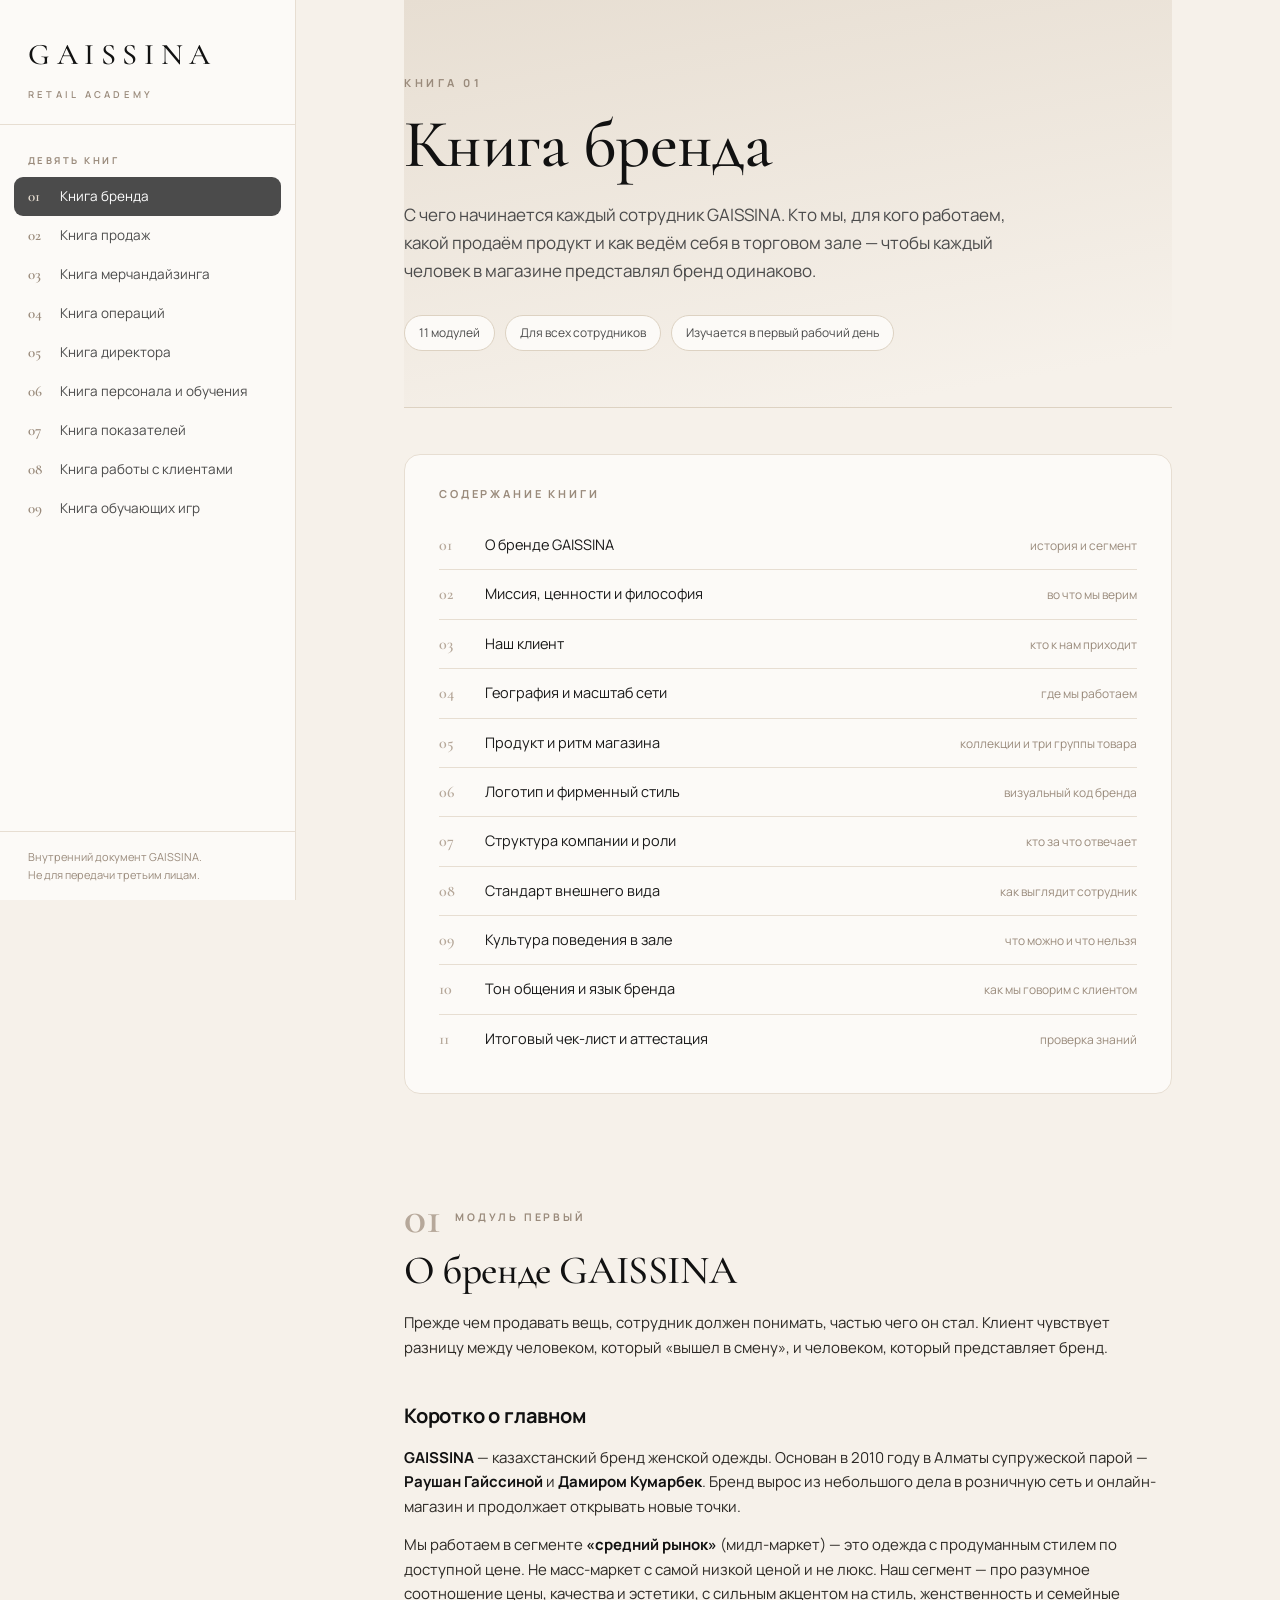
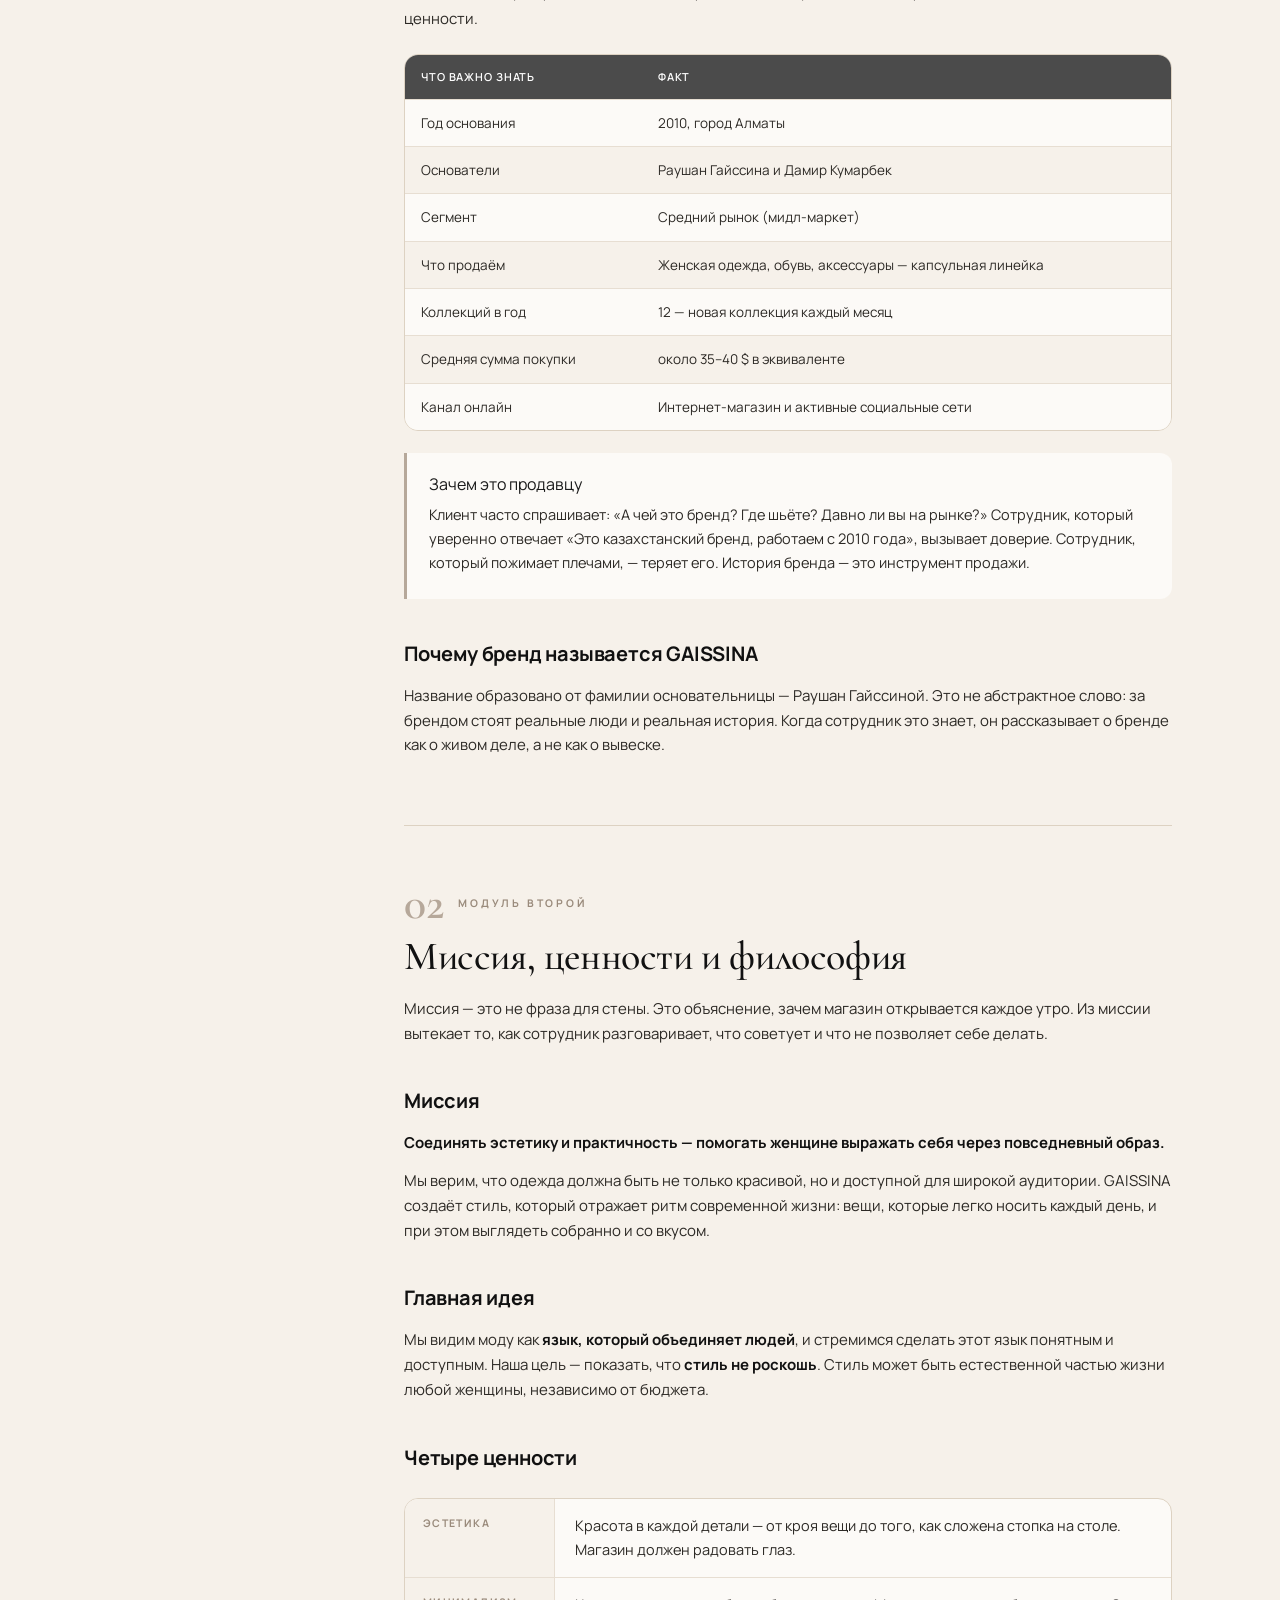
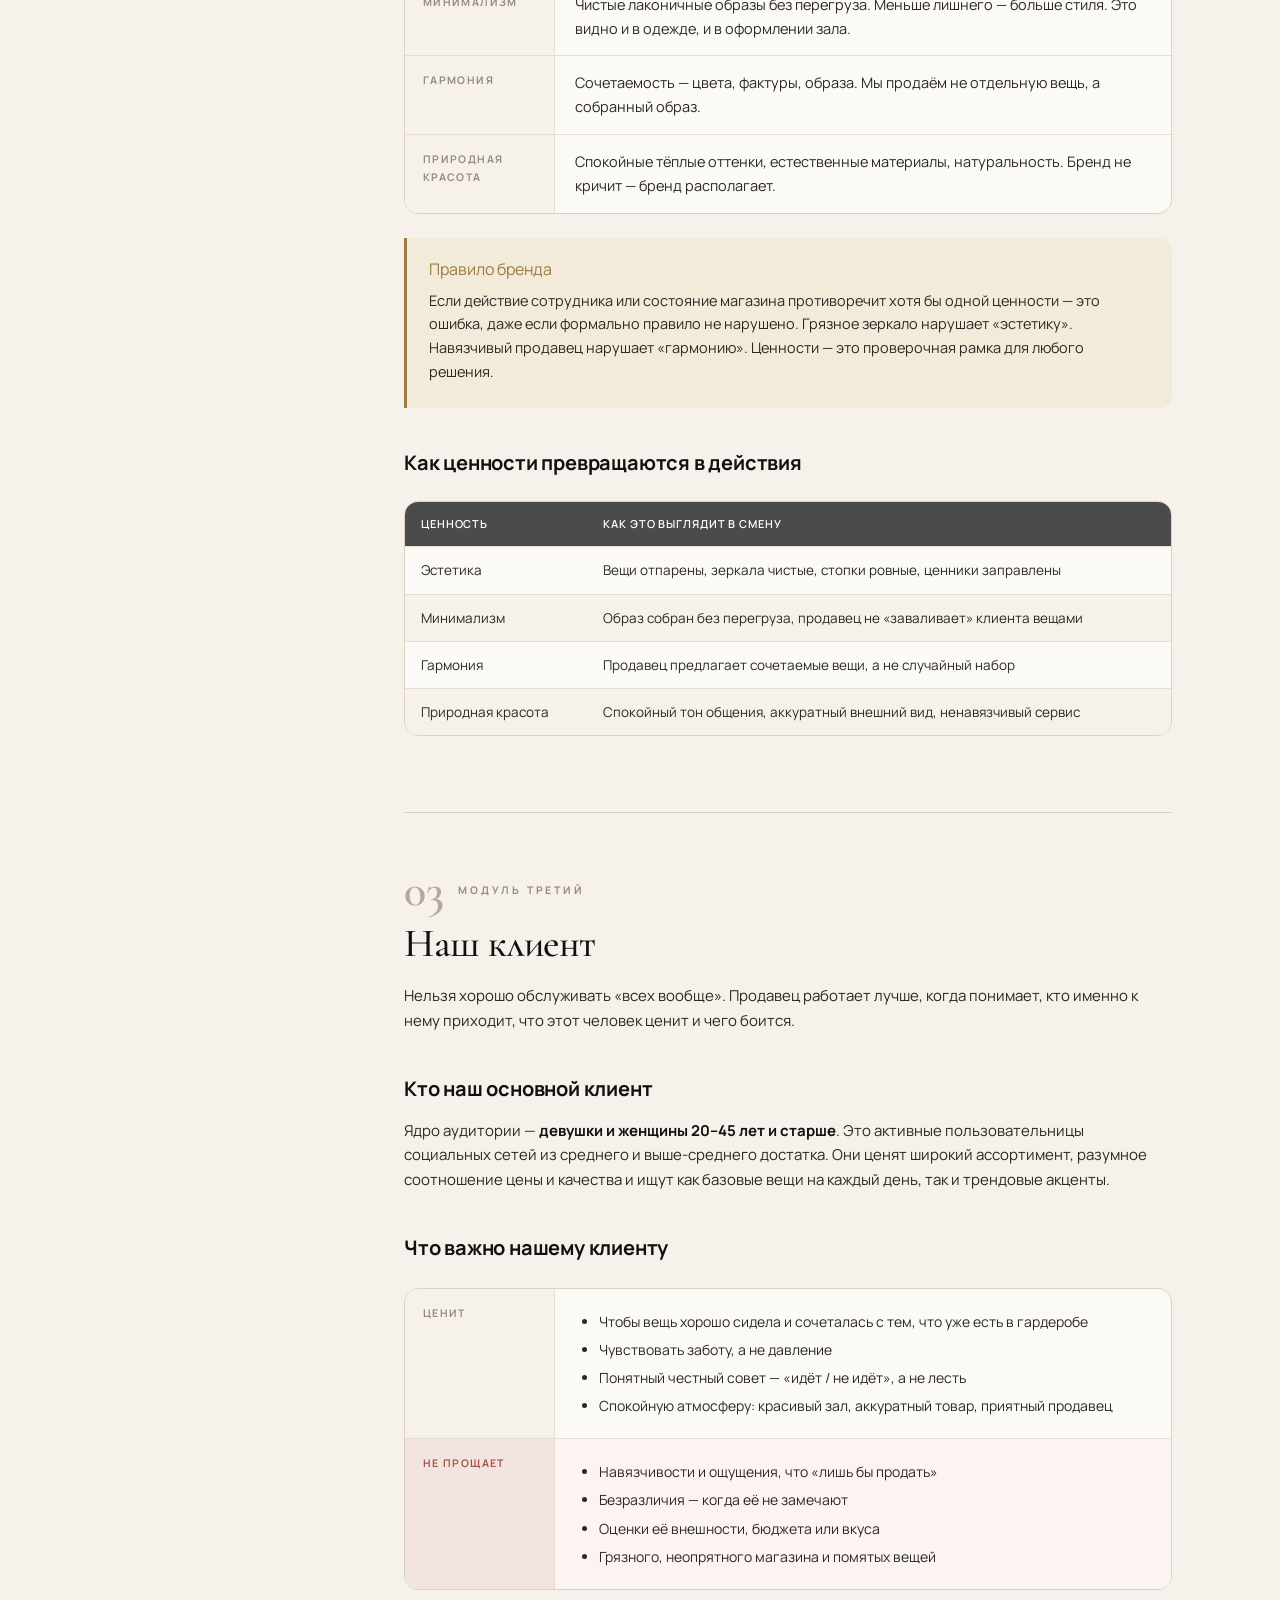
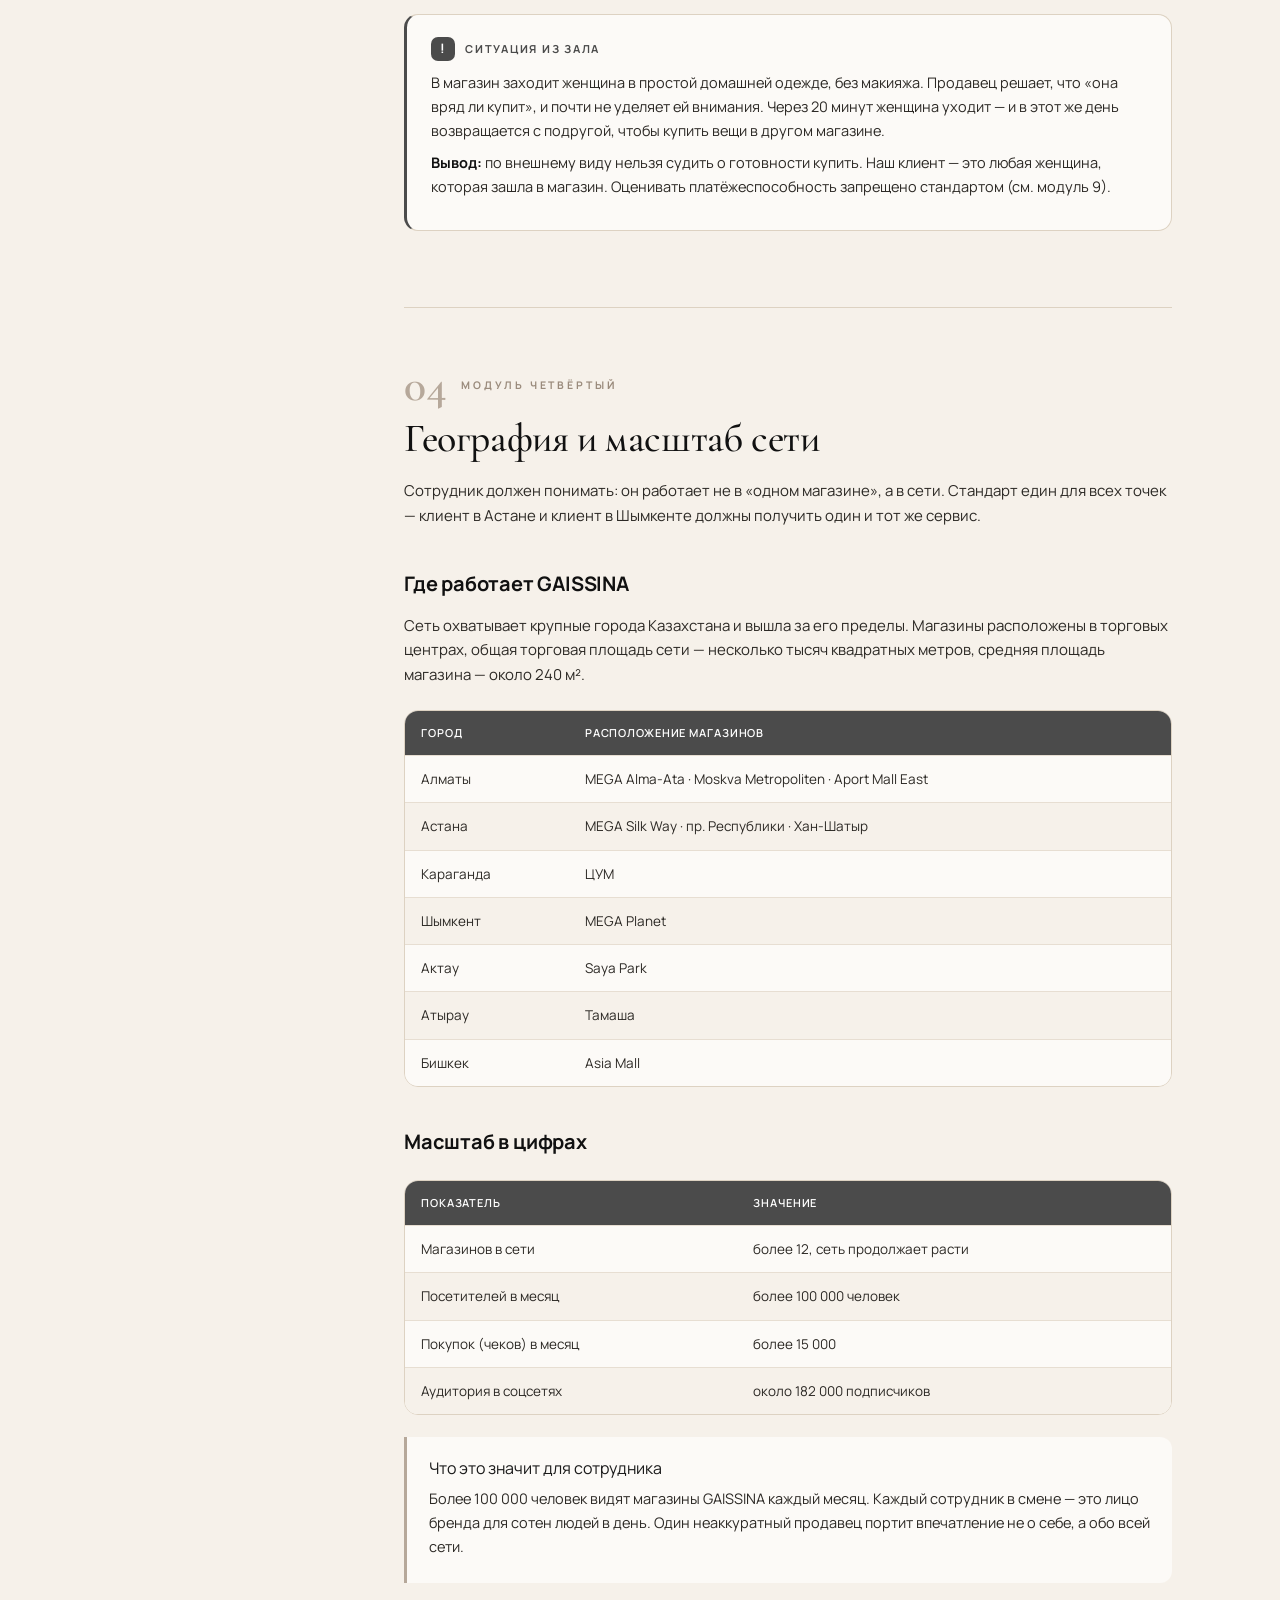
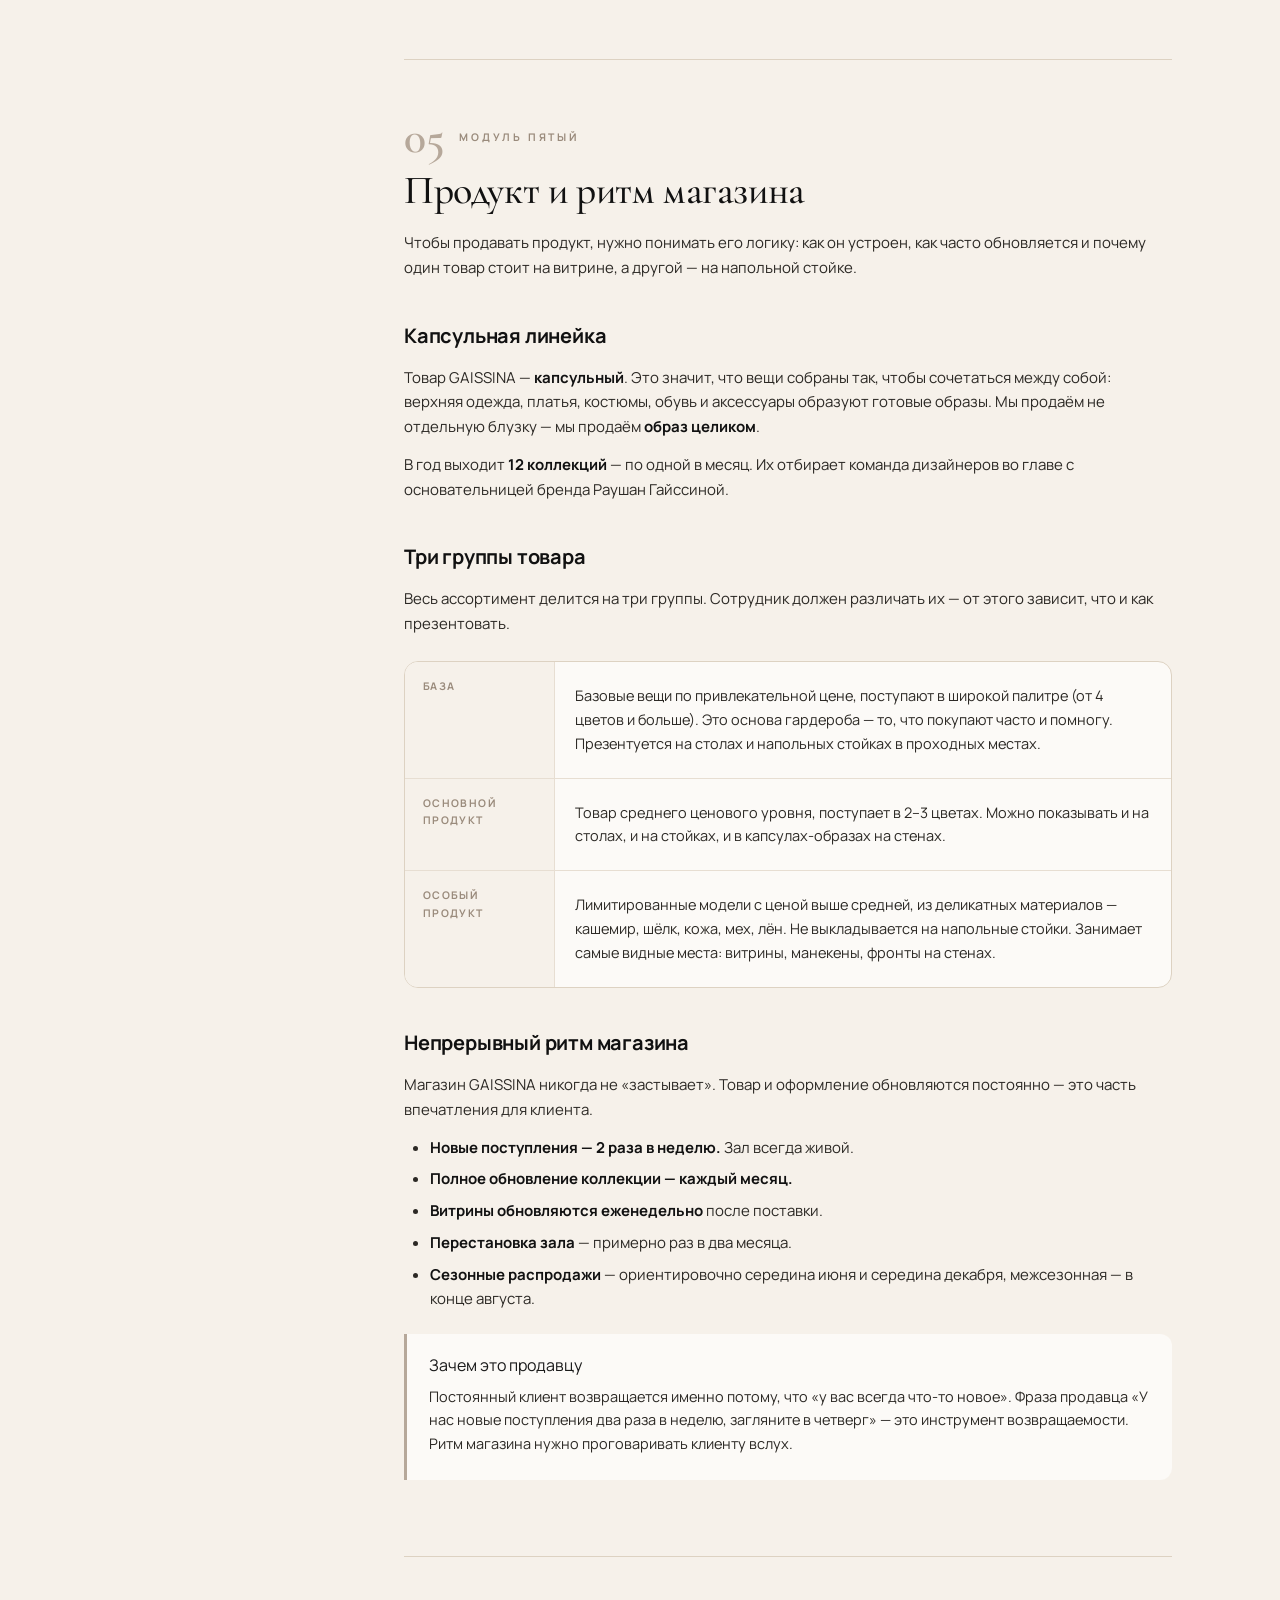
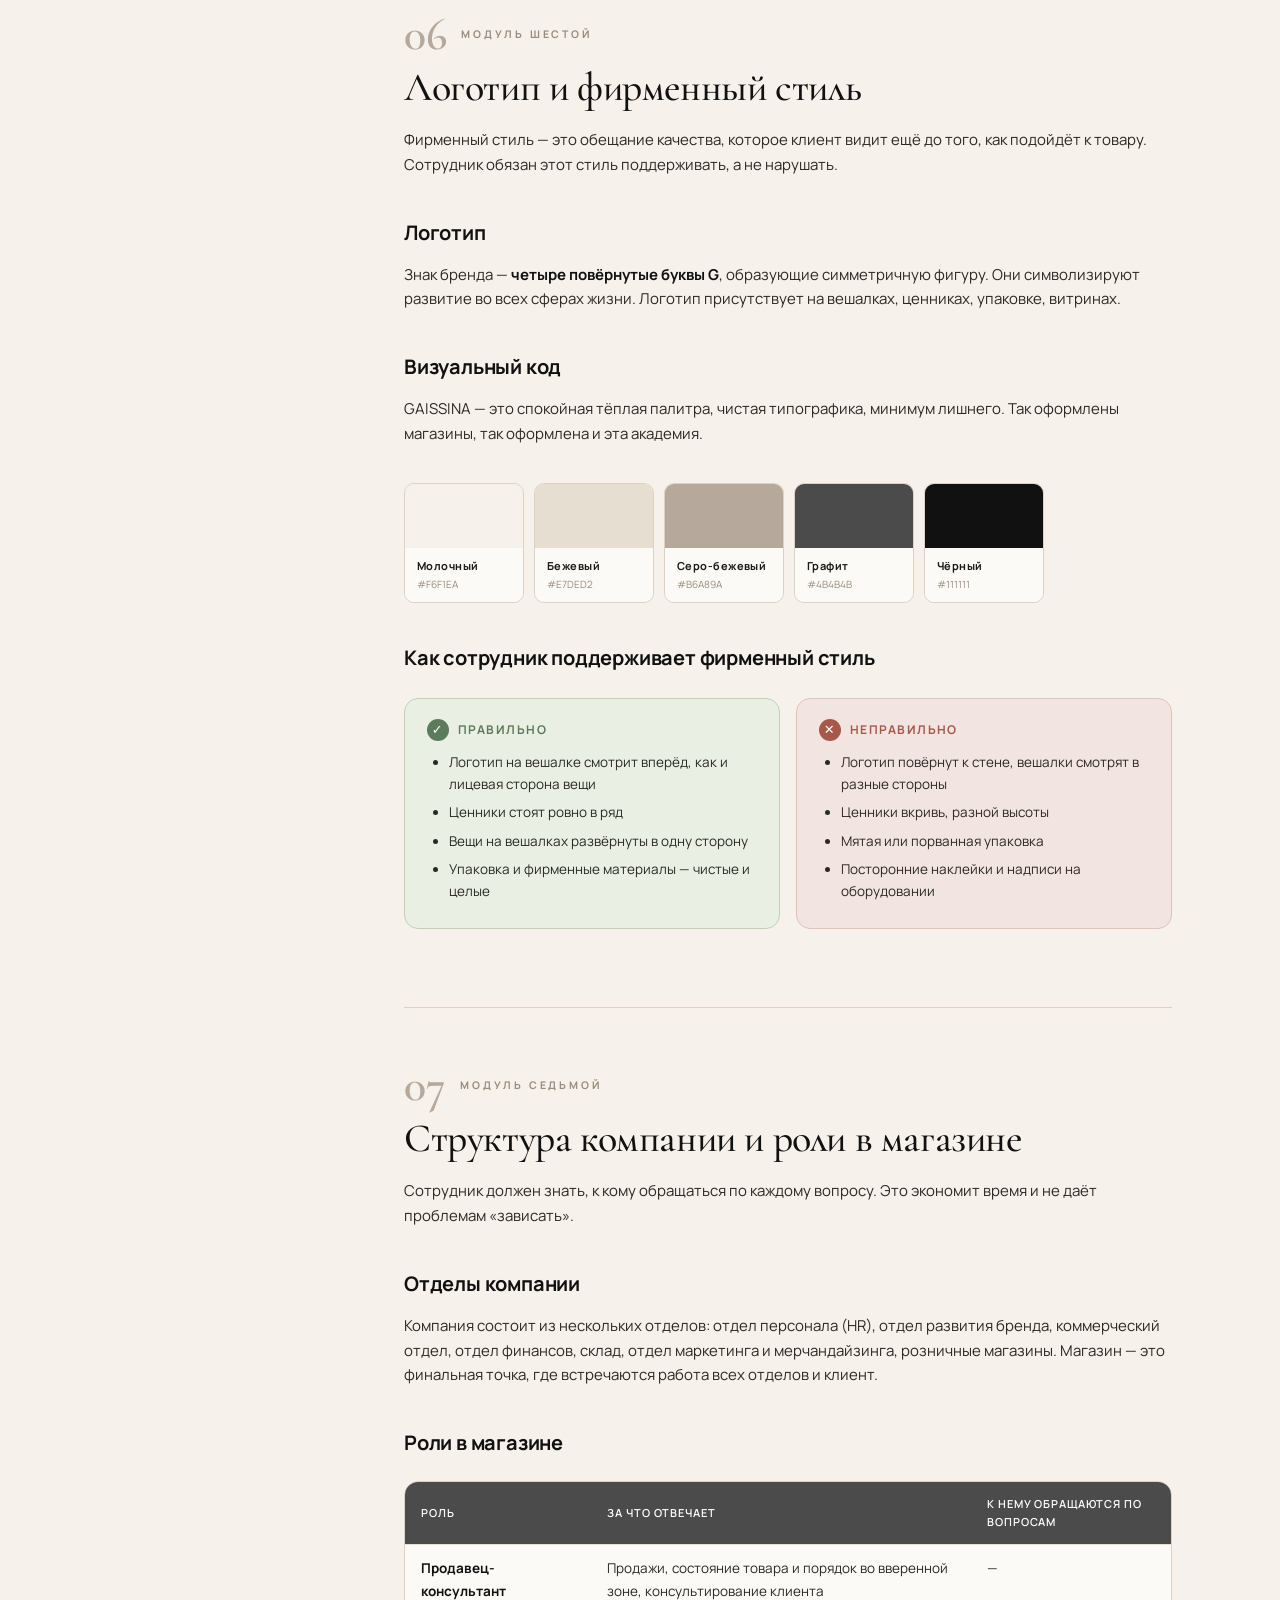
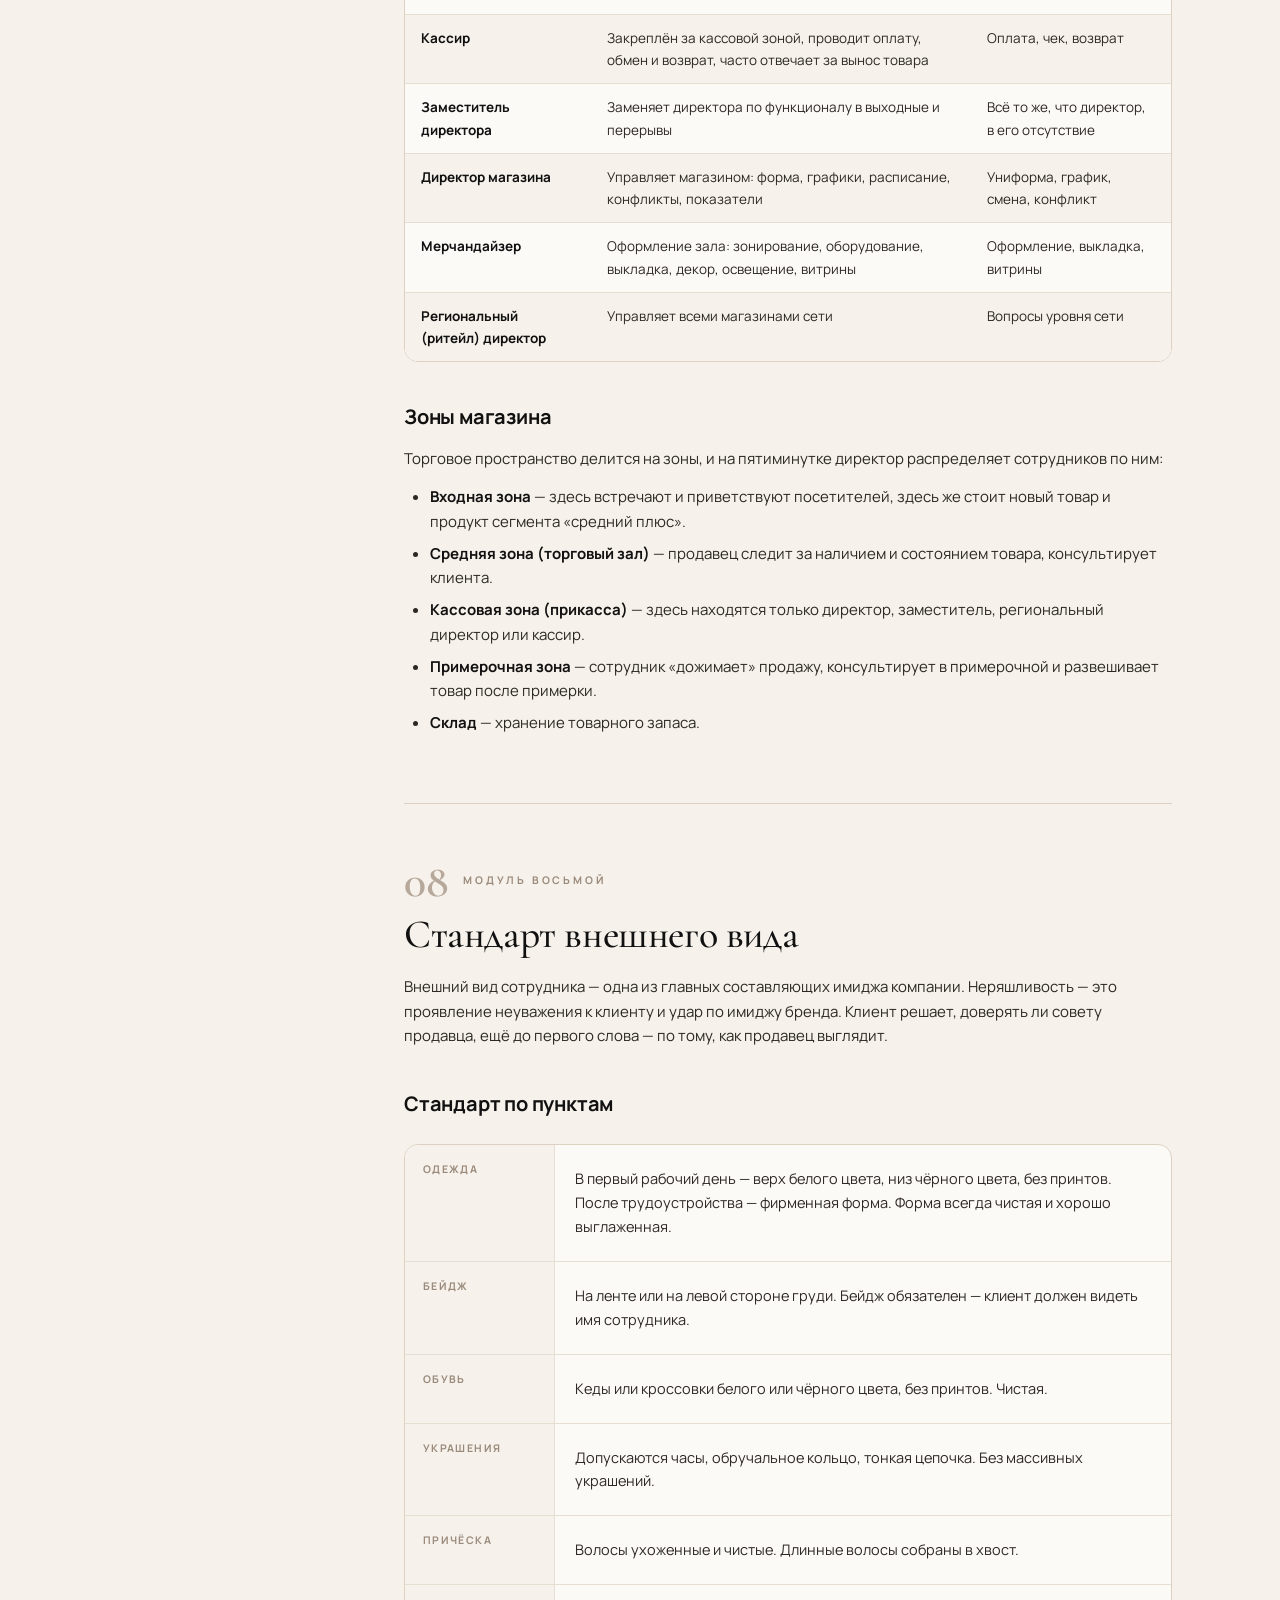
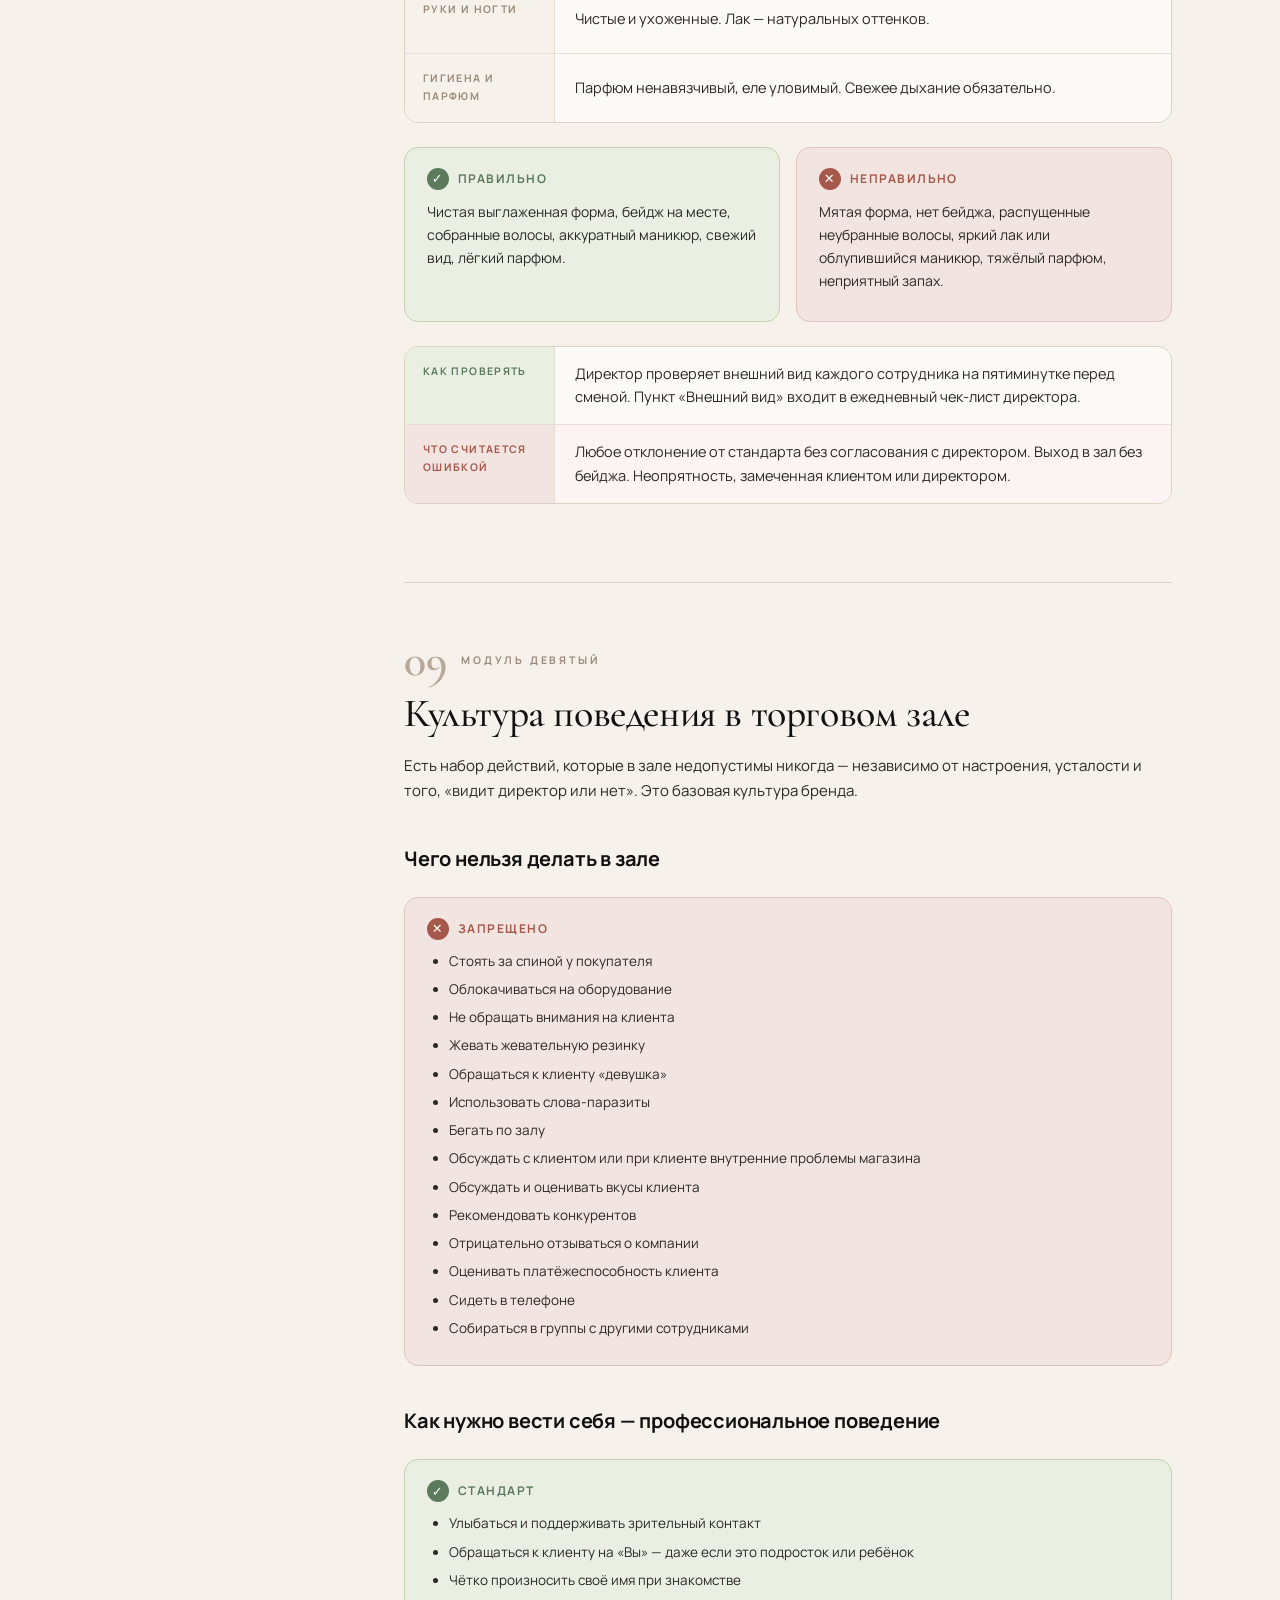
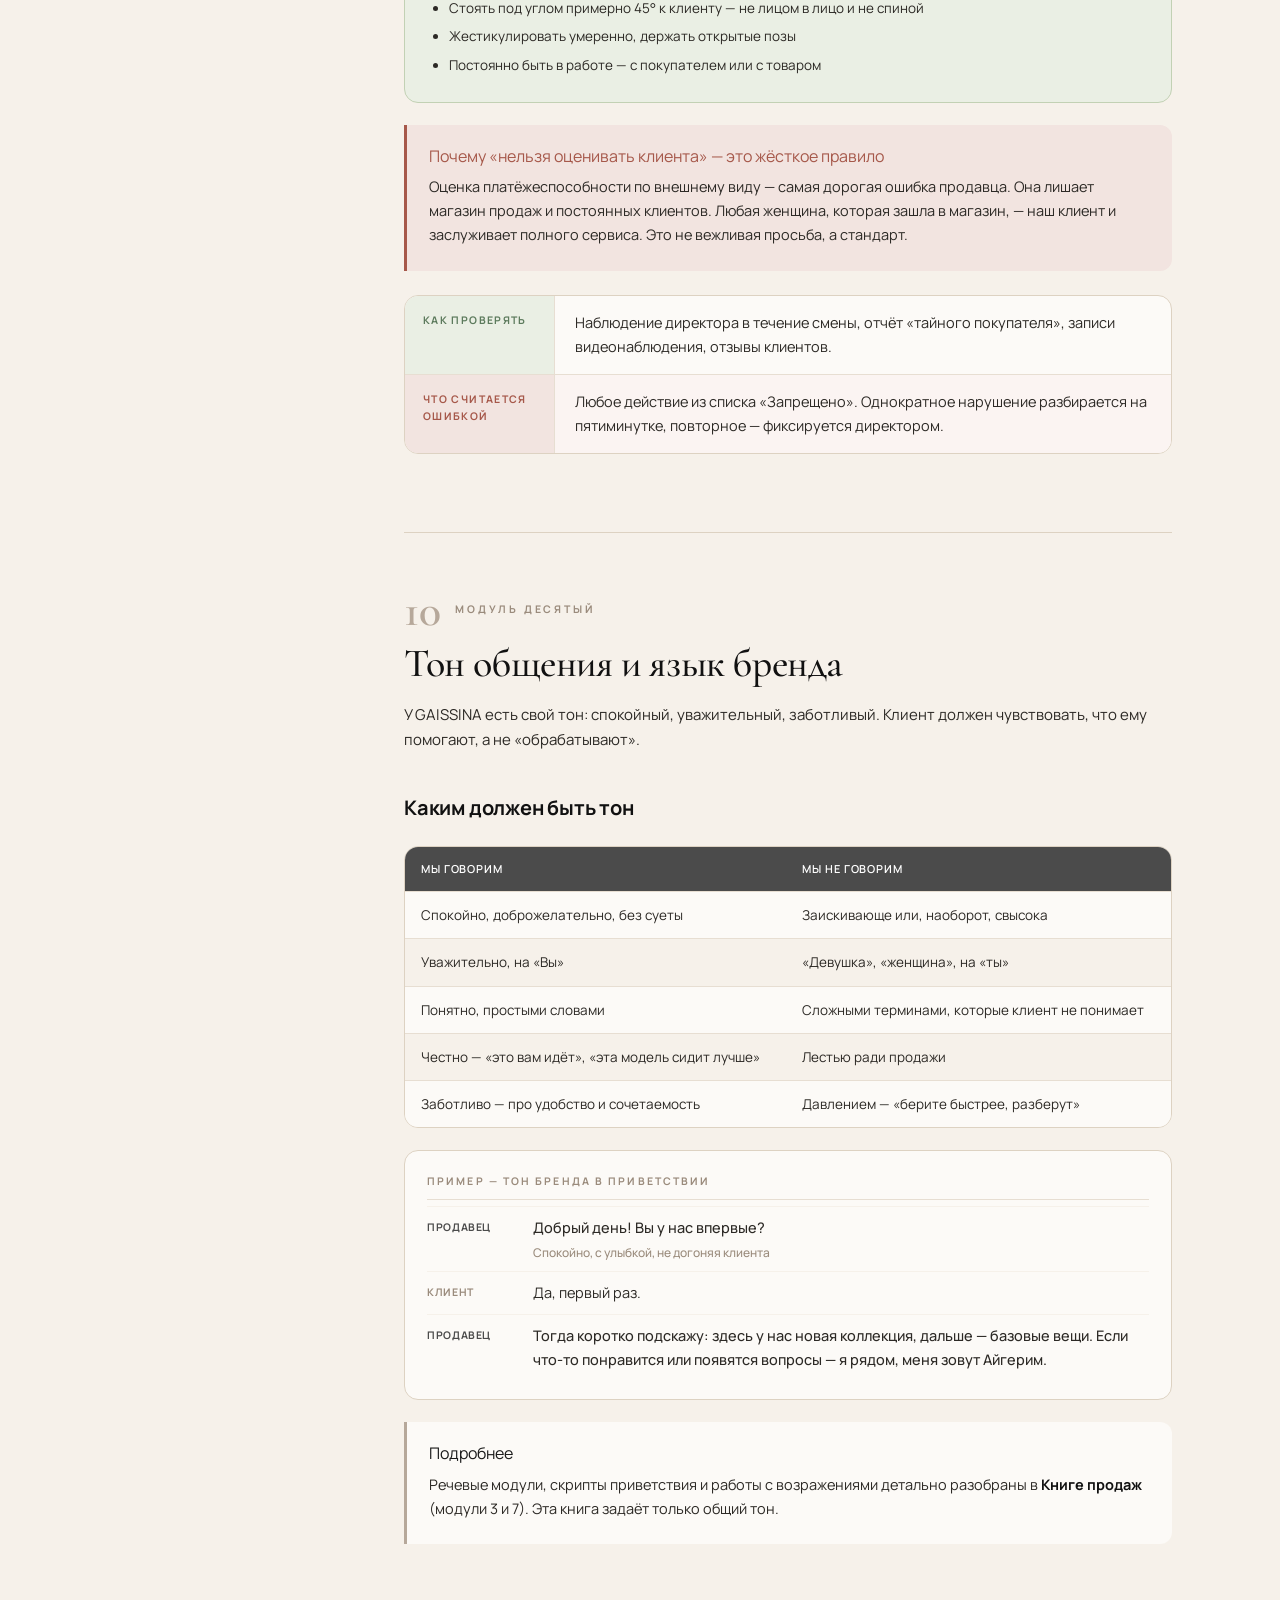
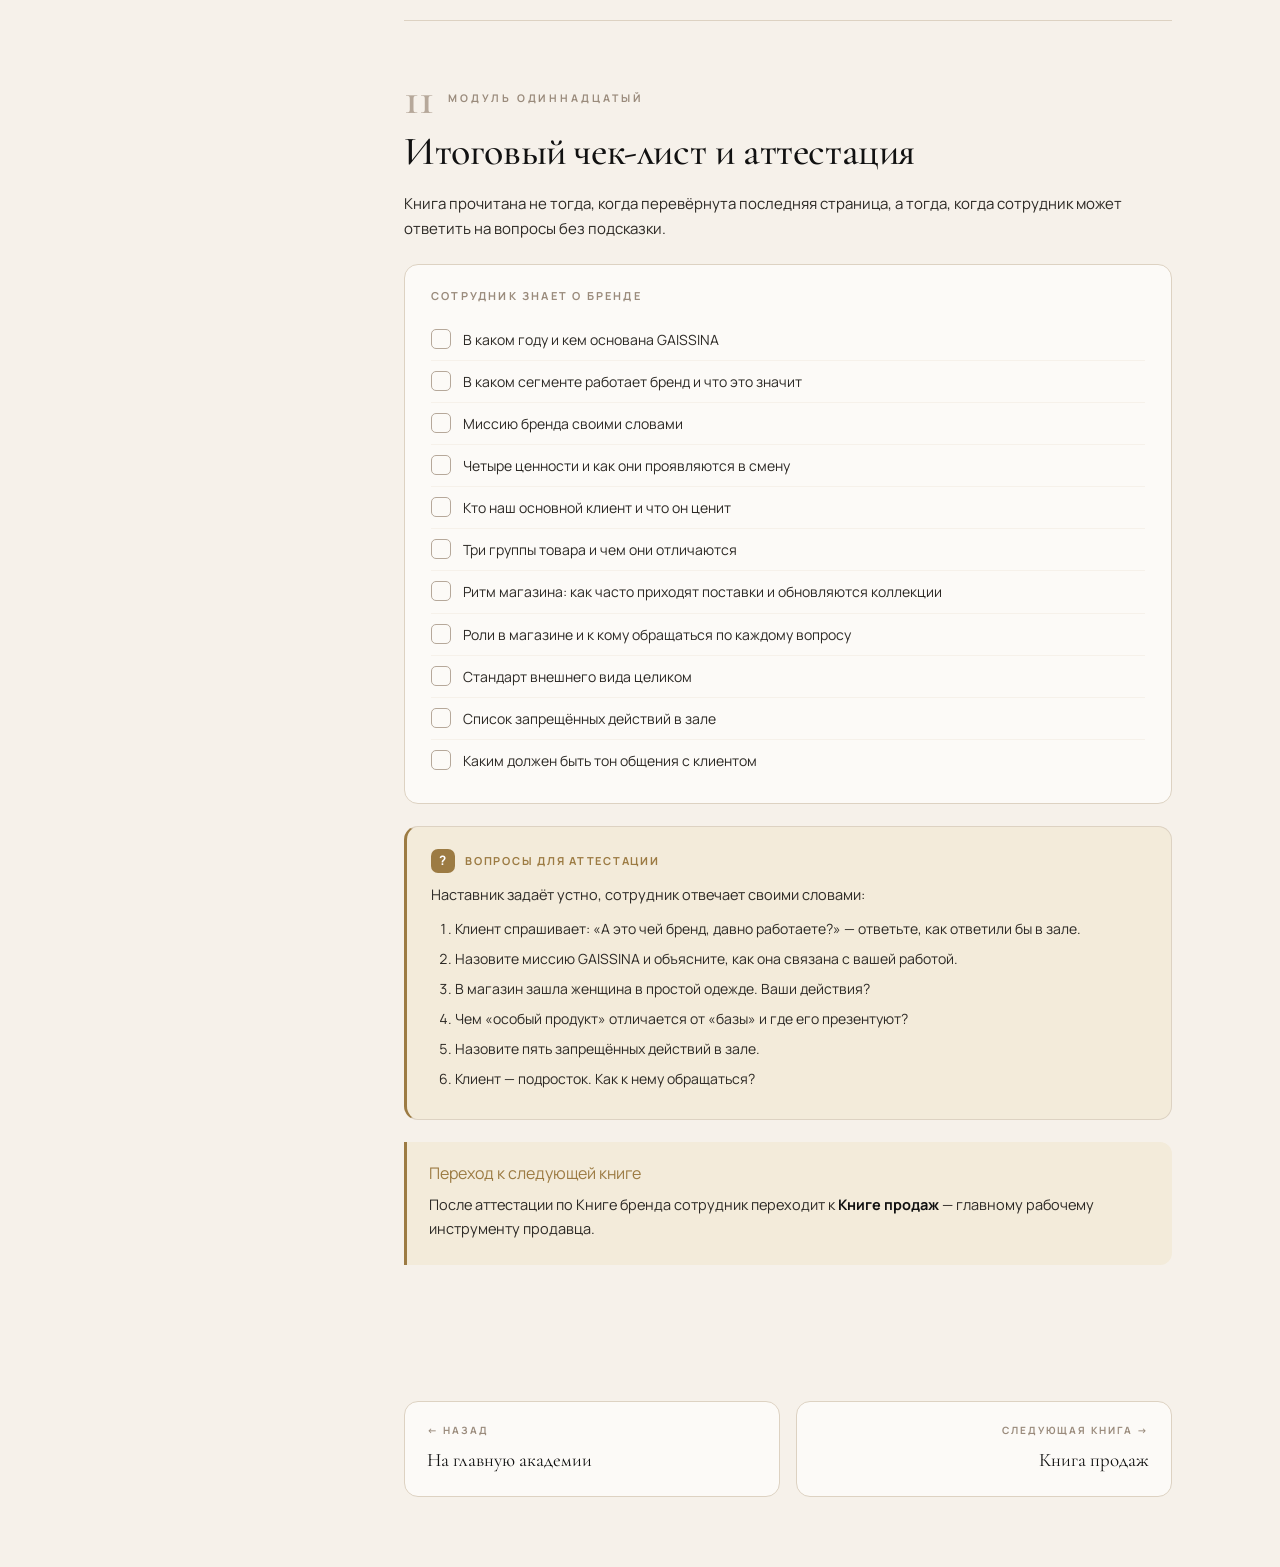
==== commit 4b703fdc: "Книга бренда, модуль 2: «ценники в ряд» → «ценники заправлены» Co-Authored-By: Claude Opus 4.7 (1M c" ====
--- a/books/01-brand-book.html
+++ b/books/01-brand-book.html
@@ -174,7 +174,7 @@
       <table>
         <thead><tr><th>Ценность</th><th>Как это выглядит в смену</th></tr></thead>
         <tbody>
-          <tr><td>Эстетика</td><td>Вещи отпарены, зеркала чистые, стопки ровные, ценники в ряд</td></tr>
+          <tr><td>Эстетика</td><td>Вещи отпарены, зеркала чистые, стопки ровные, ценники заправлены</td></tr>
           <tr><td>Минимализм</td><td>Образ собран без перегруза, продавец не «заваливает» клиента вещами</td></tr>
           <tr><td>Гармония</td><td>Продавец предлагает сочетаемые вещи, а не случайный набор</td></tr>
           <tr><td>Природная красота</td><td>Спокойный тон общения, аккуратный внешний вид, ненавязчивый сервис</td></tr>
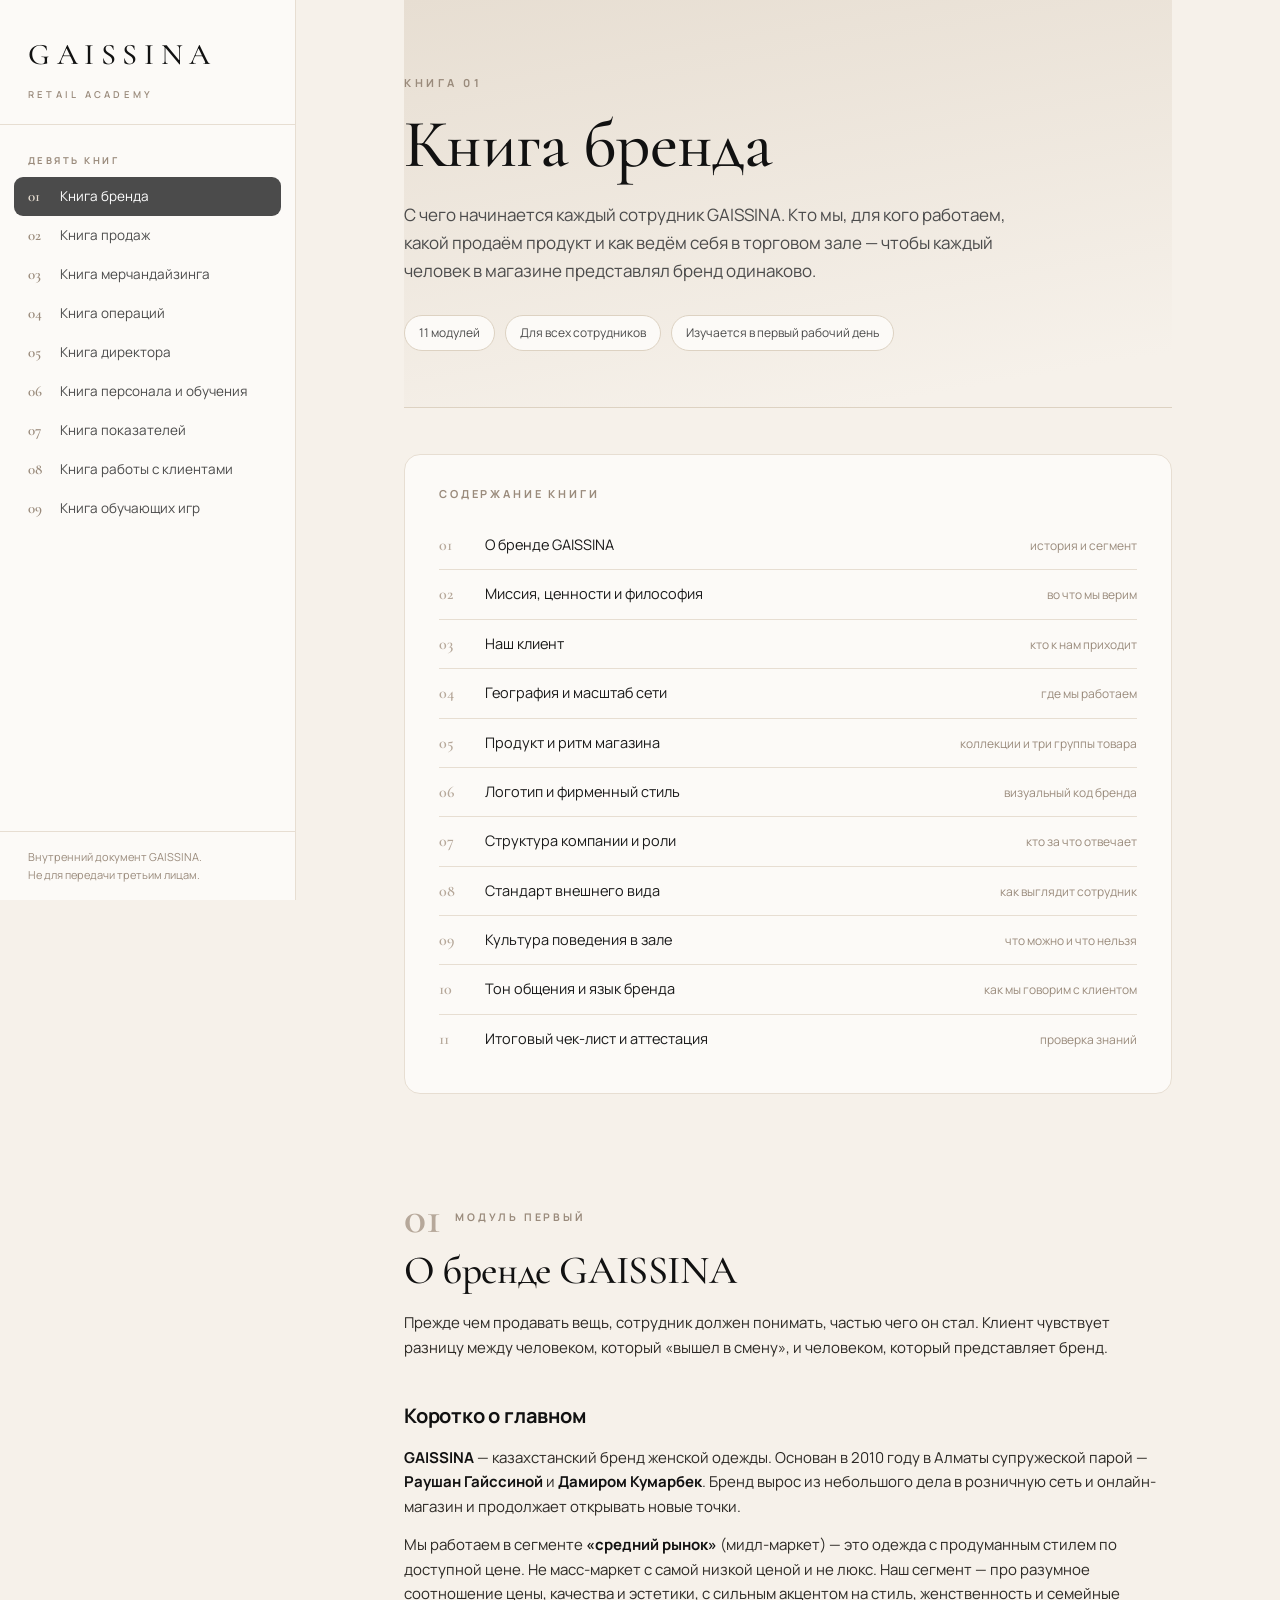
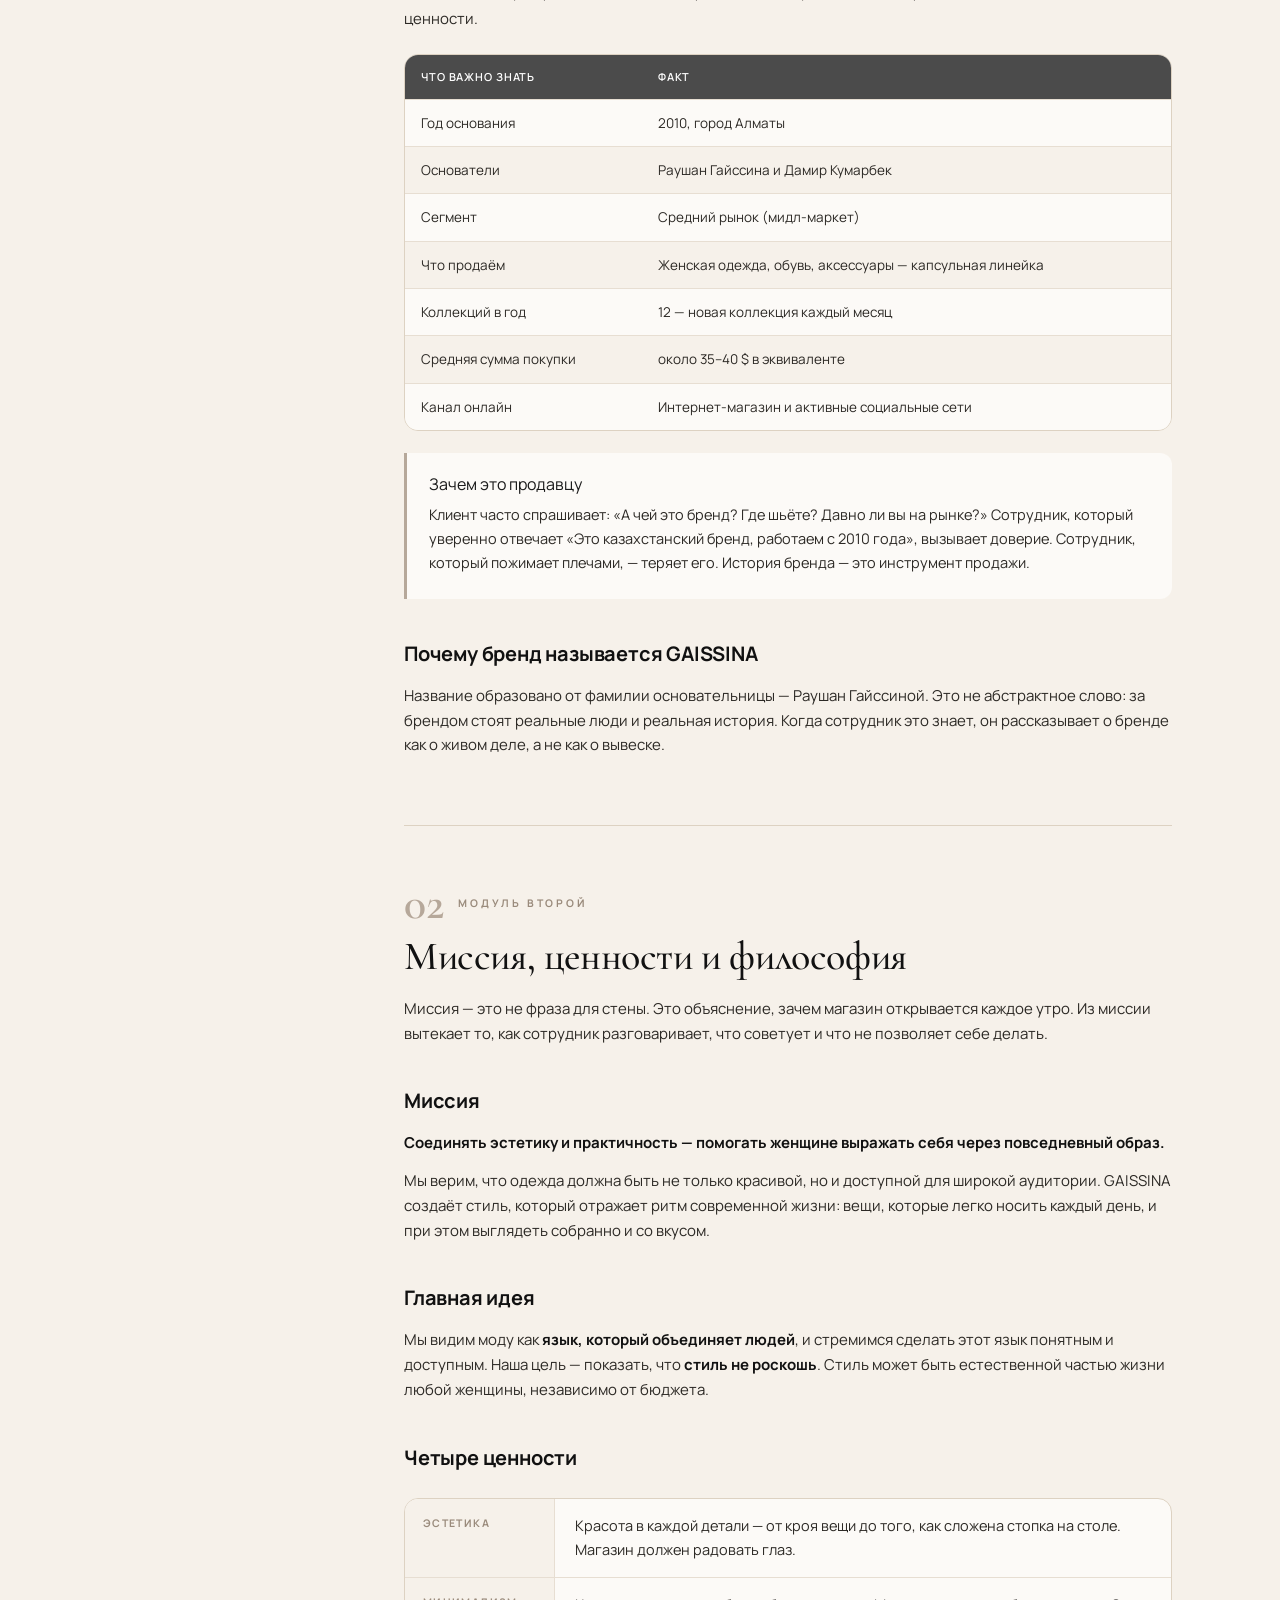
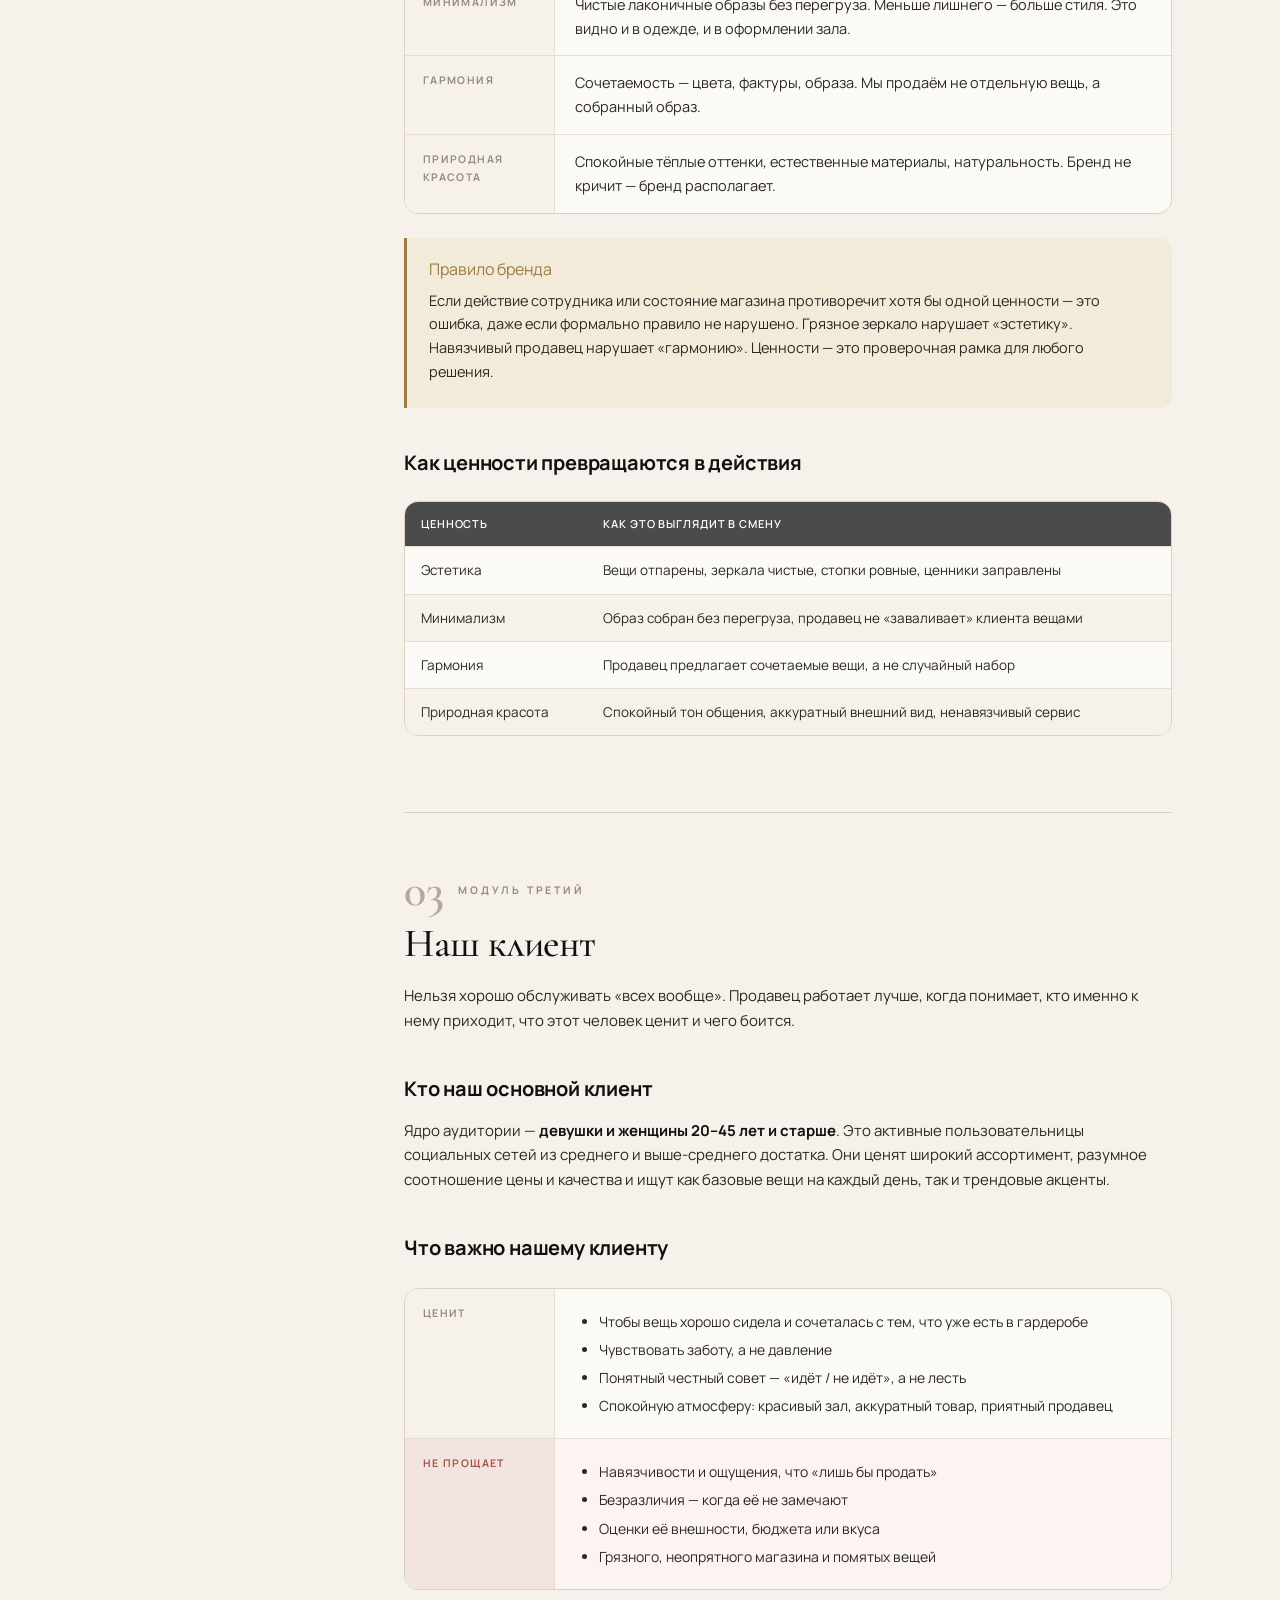
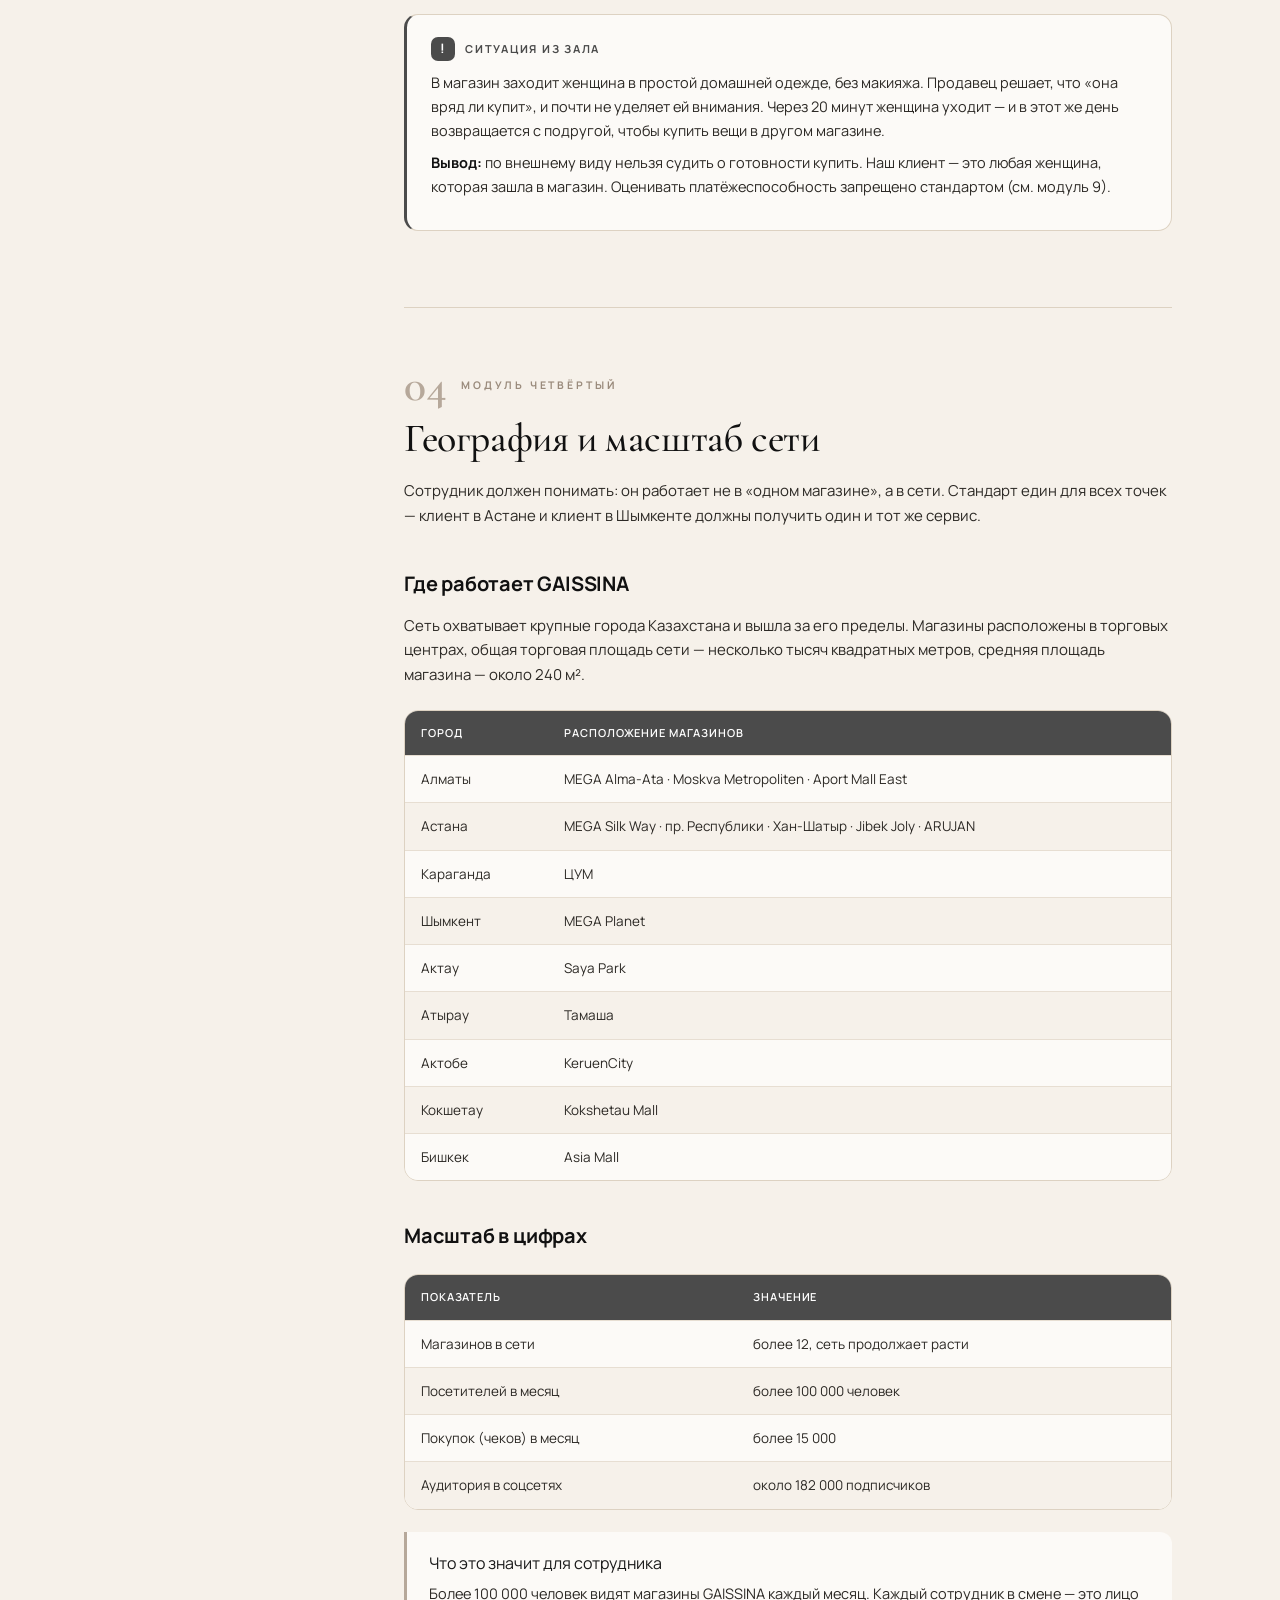
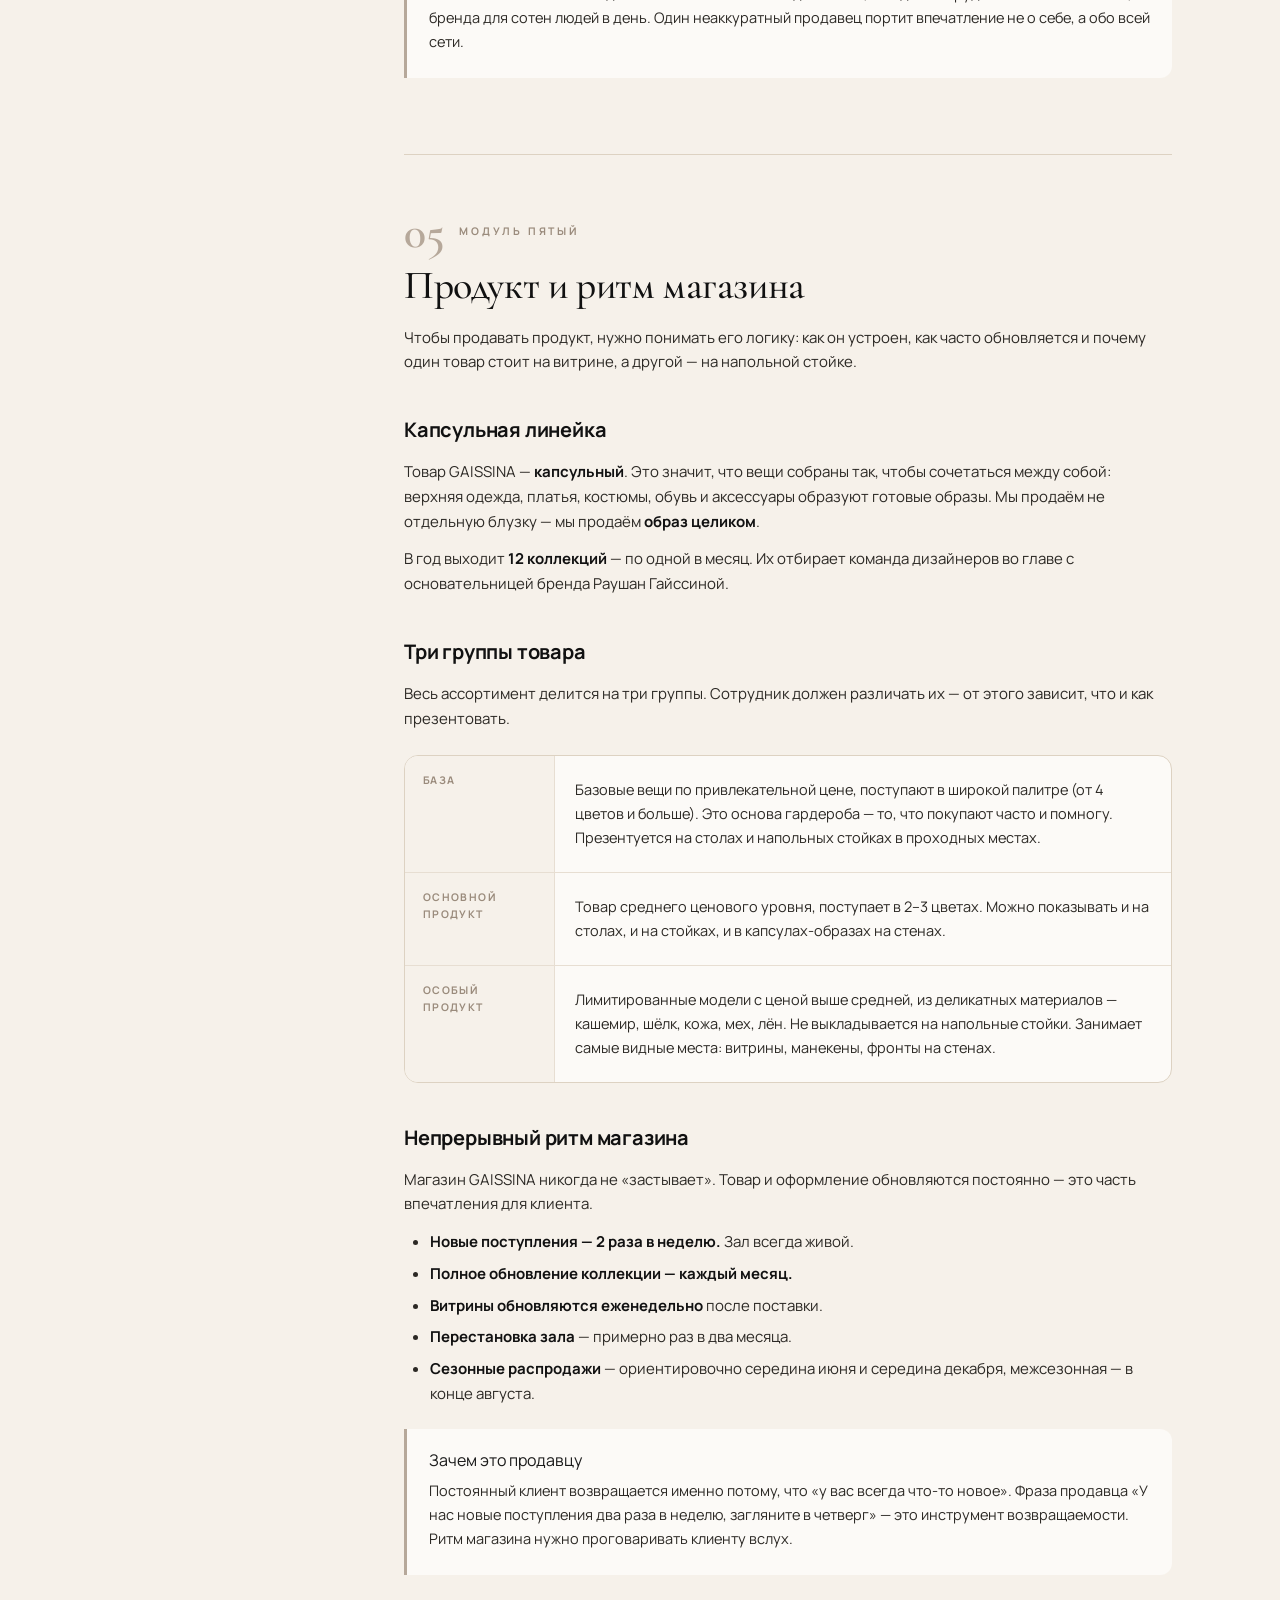
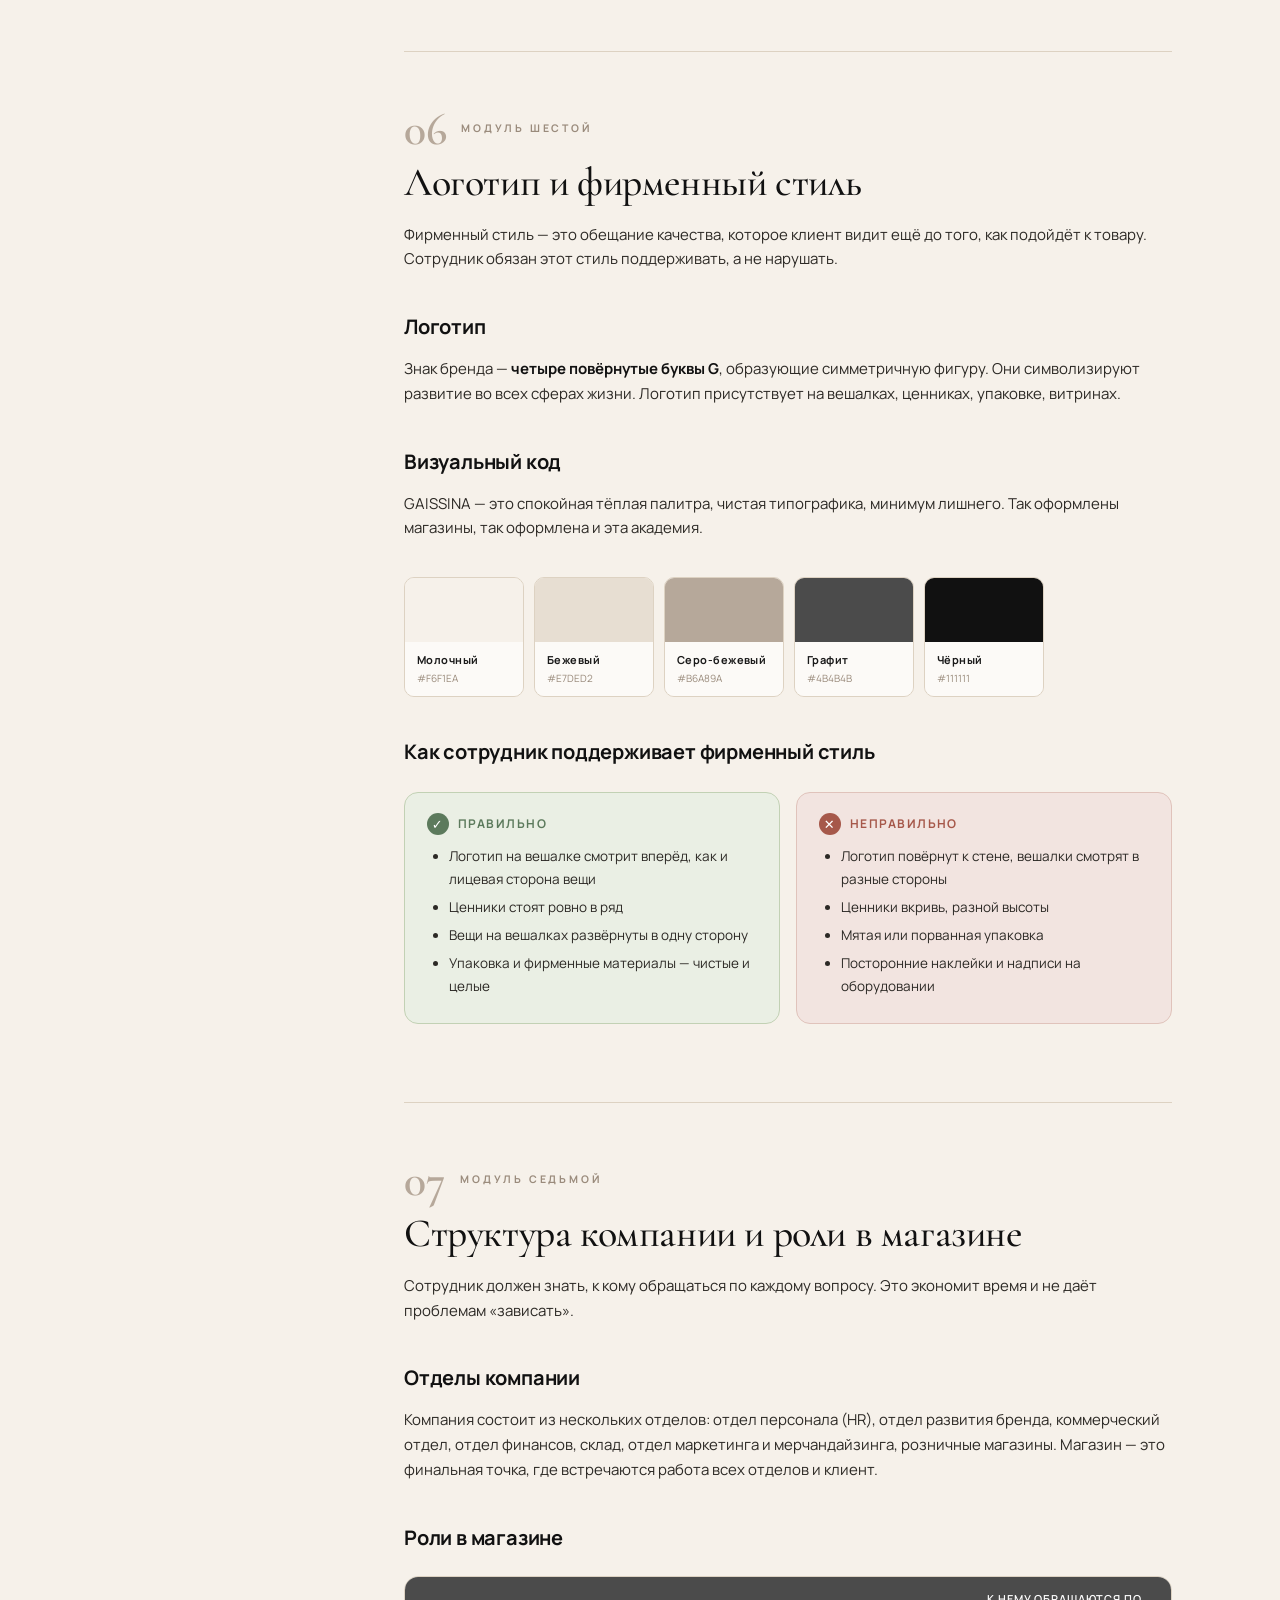
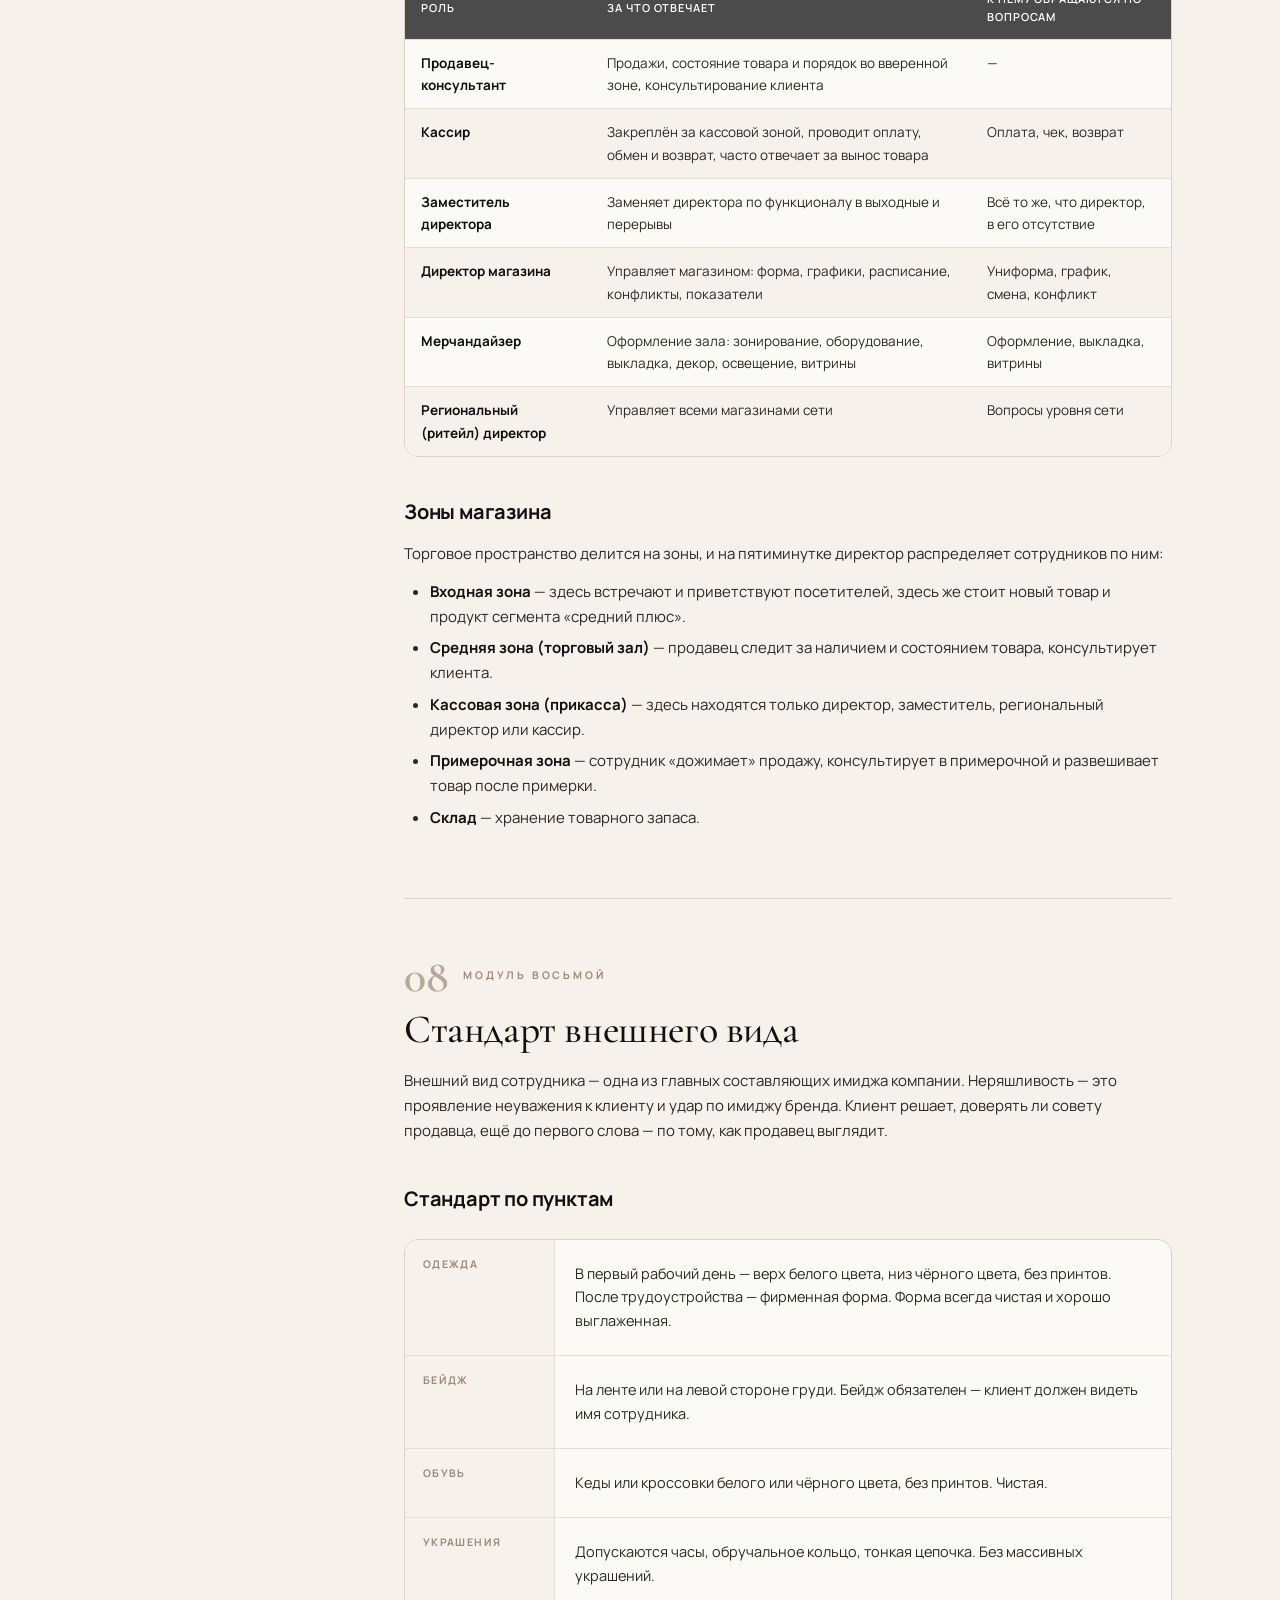
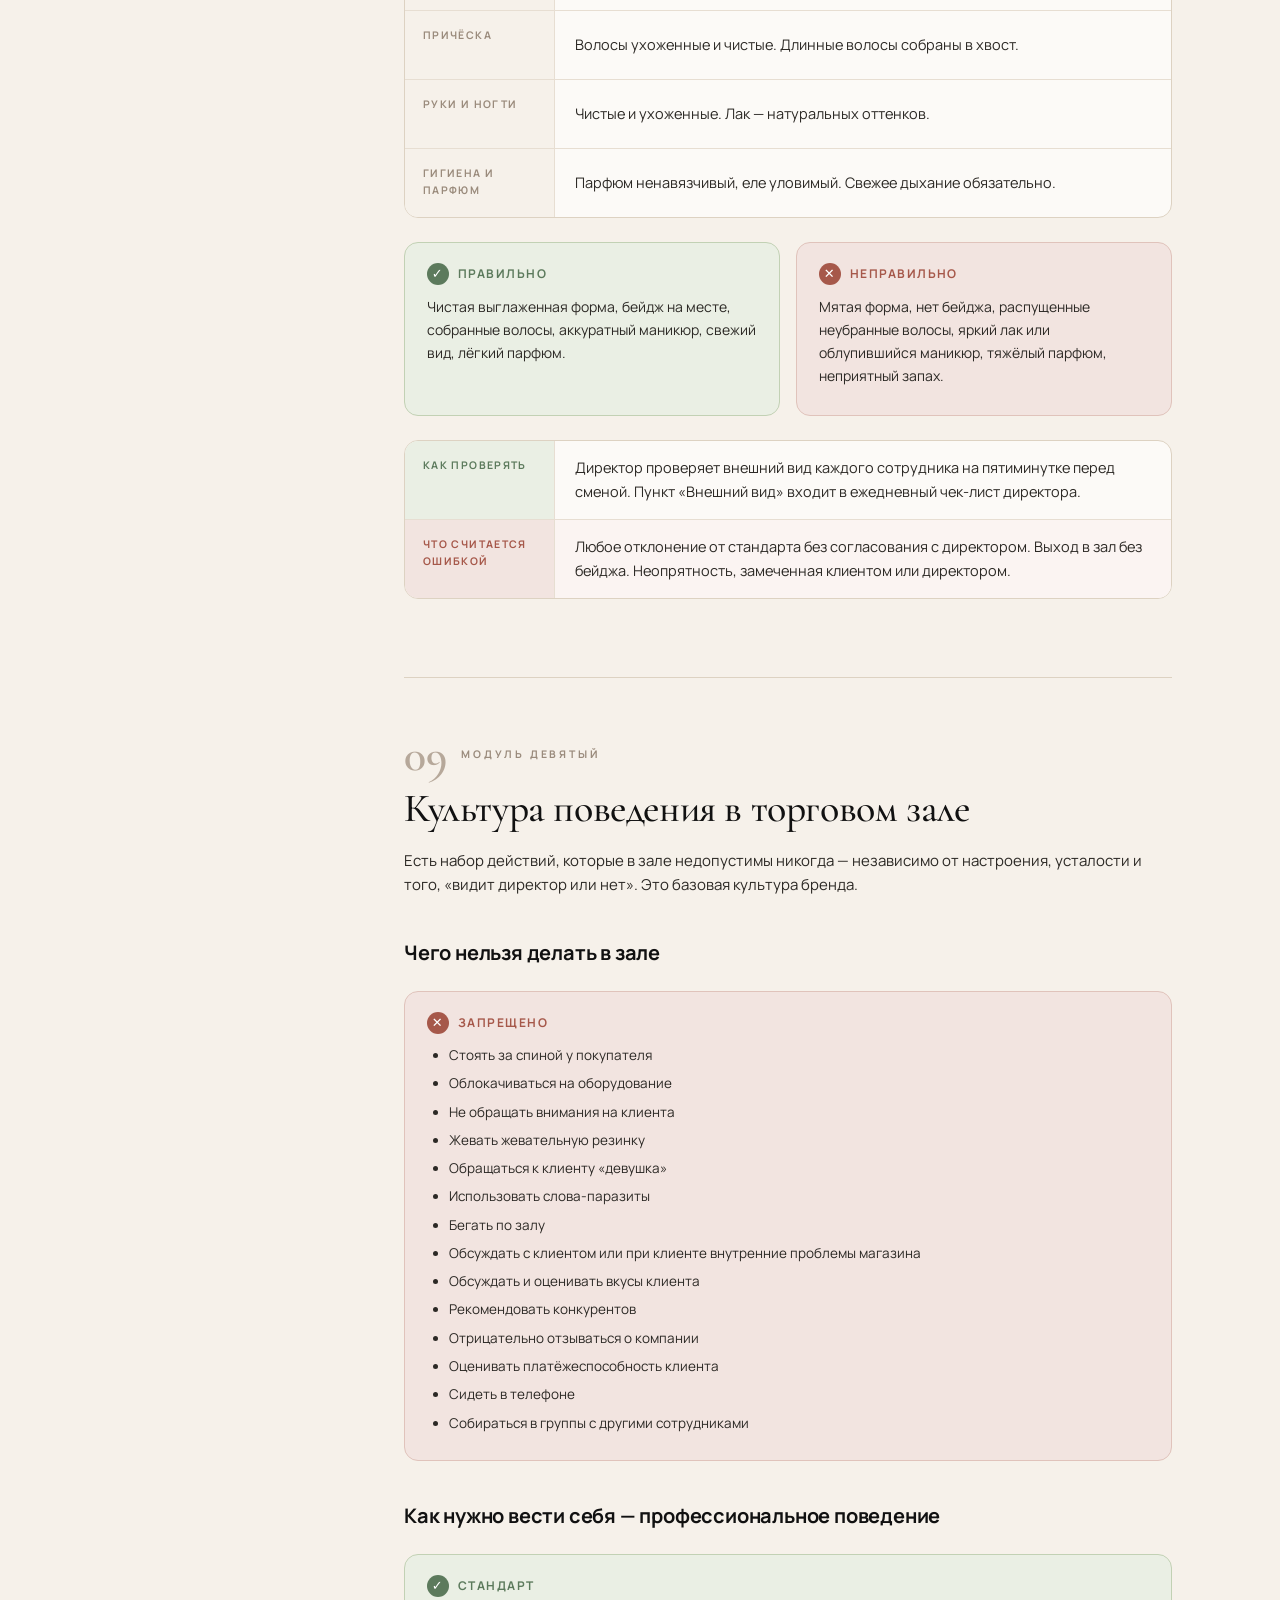
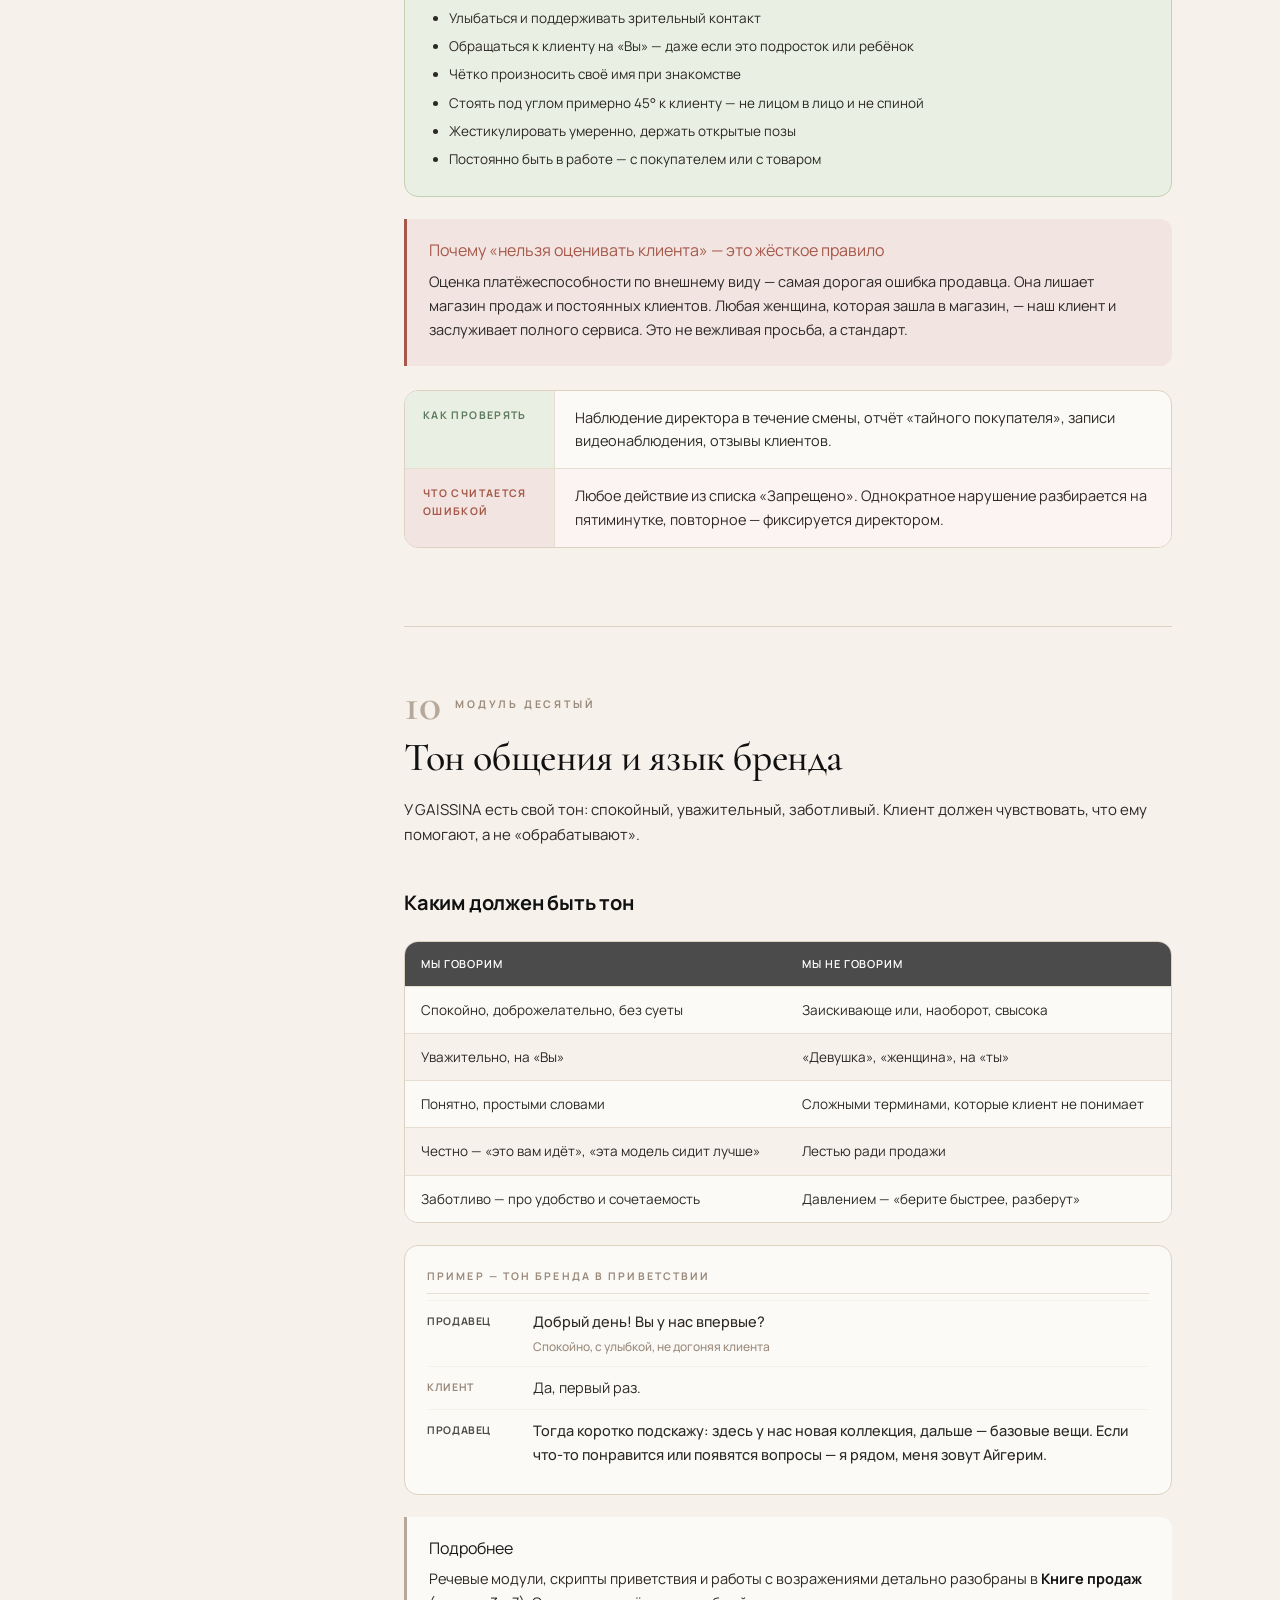
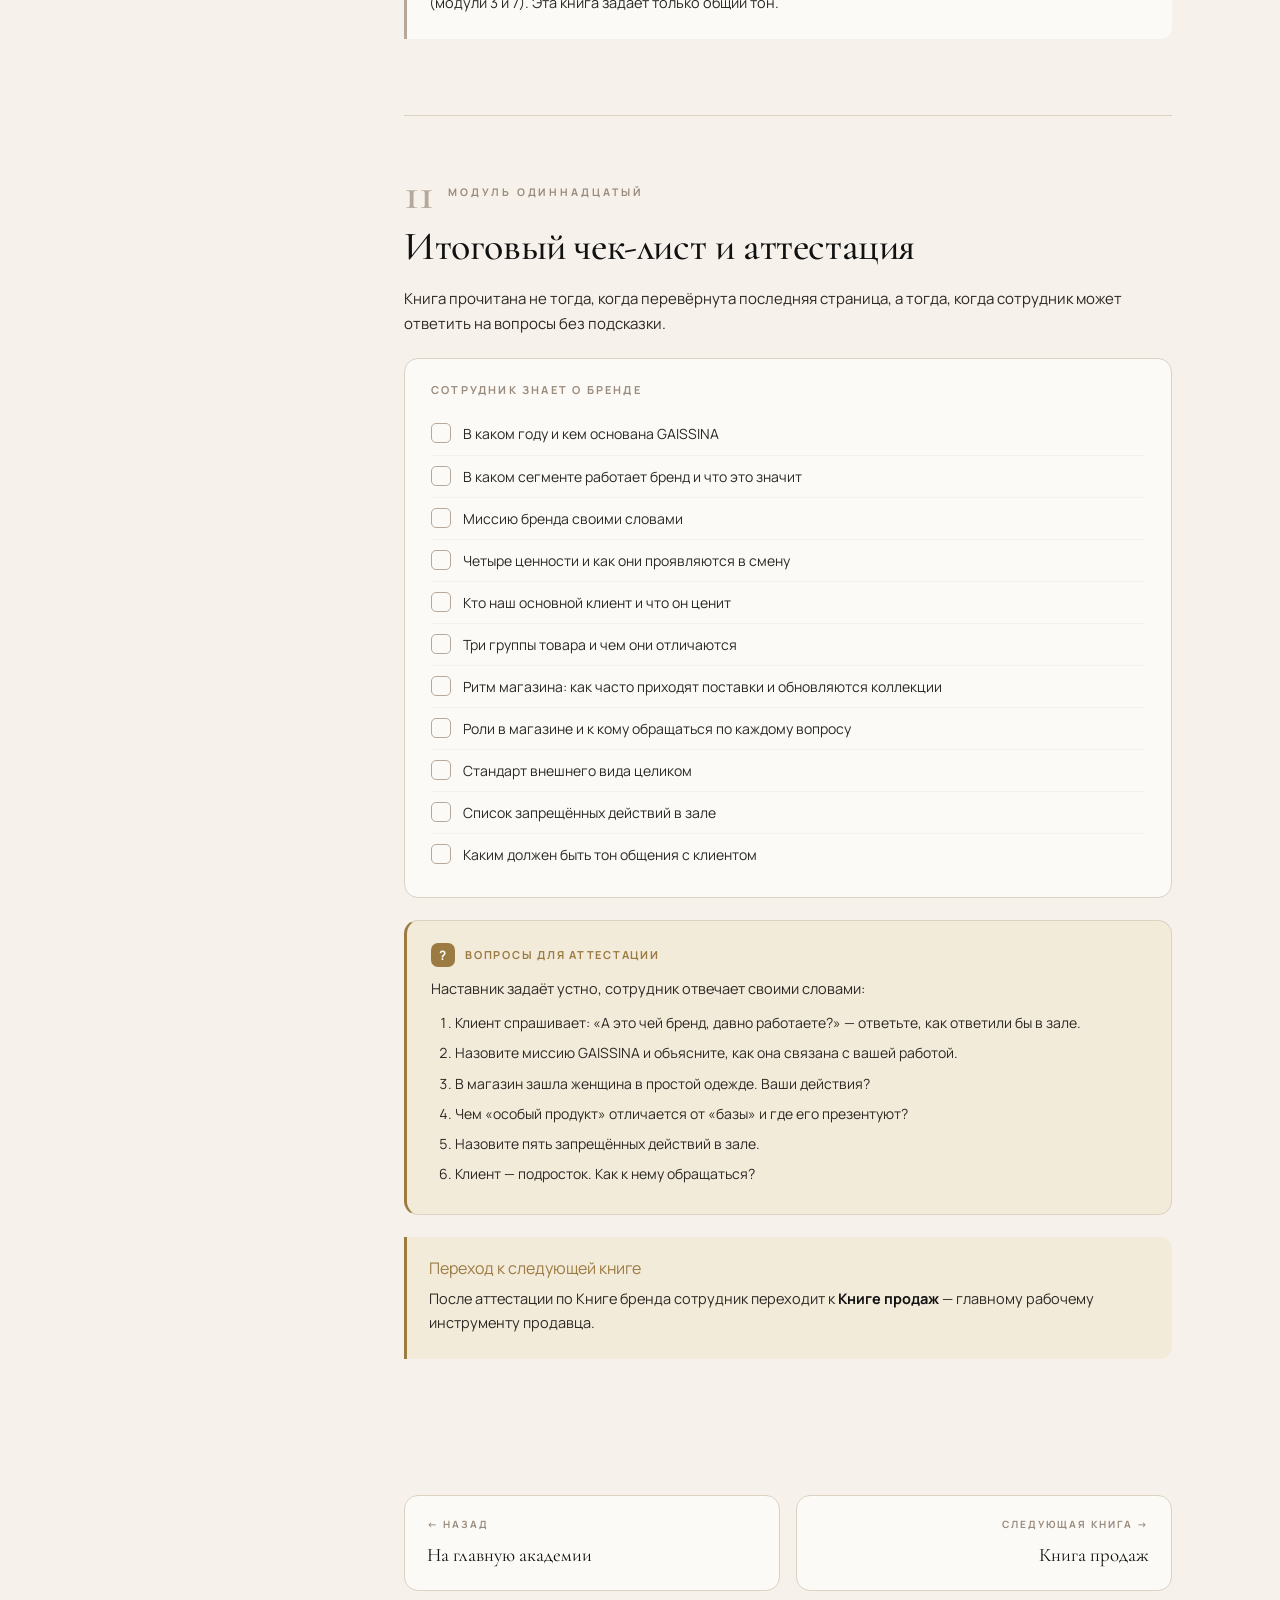
==== commit e1c421b7: "Книга бренда, модуль 4: новые магазины — Астана (+2), Актобе, Кокшетау Co-Authored-By: Claude Opus 4" ====
--- a/books/01-brand-book.html
+++ b/books/01-brand-book.html
@@ -264,11 +264,13 @@
         <thead><tr><th>Город</th><th>Расположение магазинов</th></tr></thead>
         <tbody>
           <tr><td>Алматы</td><td>MEGA Alma-Ata · Moskva Metropoliten · Aport Mall East</td></tr>
-          <tr><td>Астана</td><td>MEGA Silk Way · пр. Республики · Хан-Шатыр</td></tr>
+          <tr><td>Астана</td><td>MEGA Silk Way · пр. Республики · Хан-Шатыр · Jibek Joly · ARUJAN</td></tr>
           <tr><td>Караганда</td><td>ЦУМ</td></tr>
           <tr><td>Шымкент</td><td>MEGA Planet</td></tr>
           <tr><td>Актау</td><td>Saya Park</td></tr>
           <tr><td>Атырау</td><td>Тамаша</td></tr>
+          <tr><td>Актобе</td><td>KeruenCity</td></tr>
+          <tr><td>Кокшетау</td><td>Kokshetau Mall</td></tr>
           <tr><td>Бишкек</td><td>Asia Mall</td></tr>
         </tbody>
       </table>
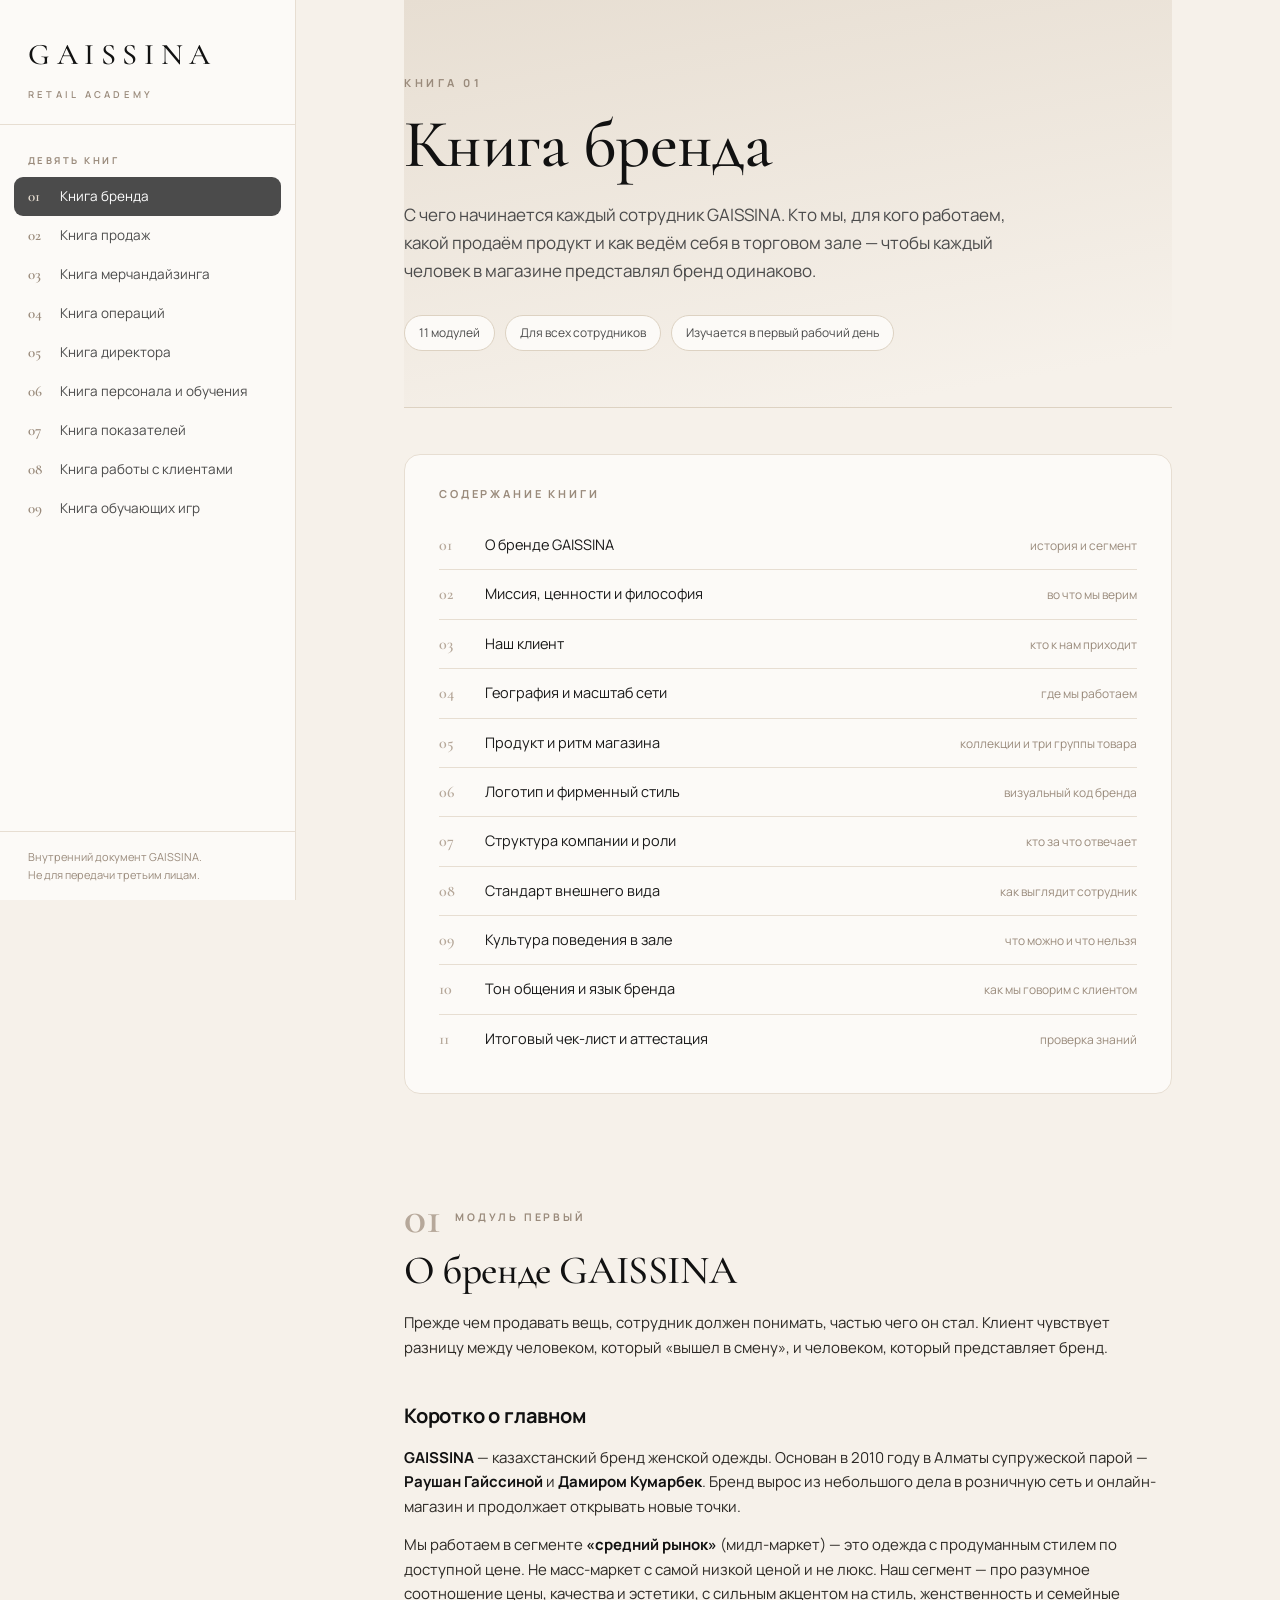
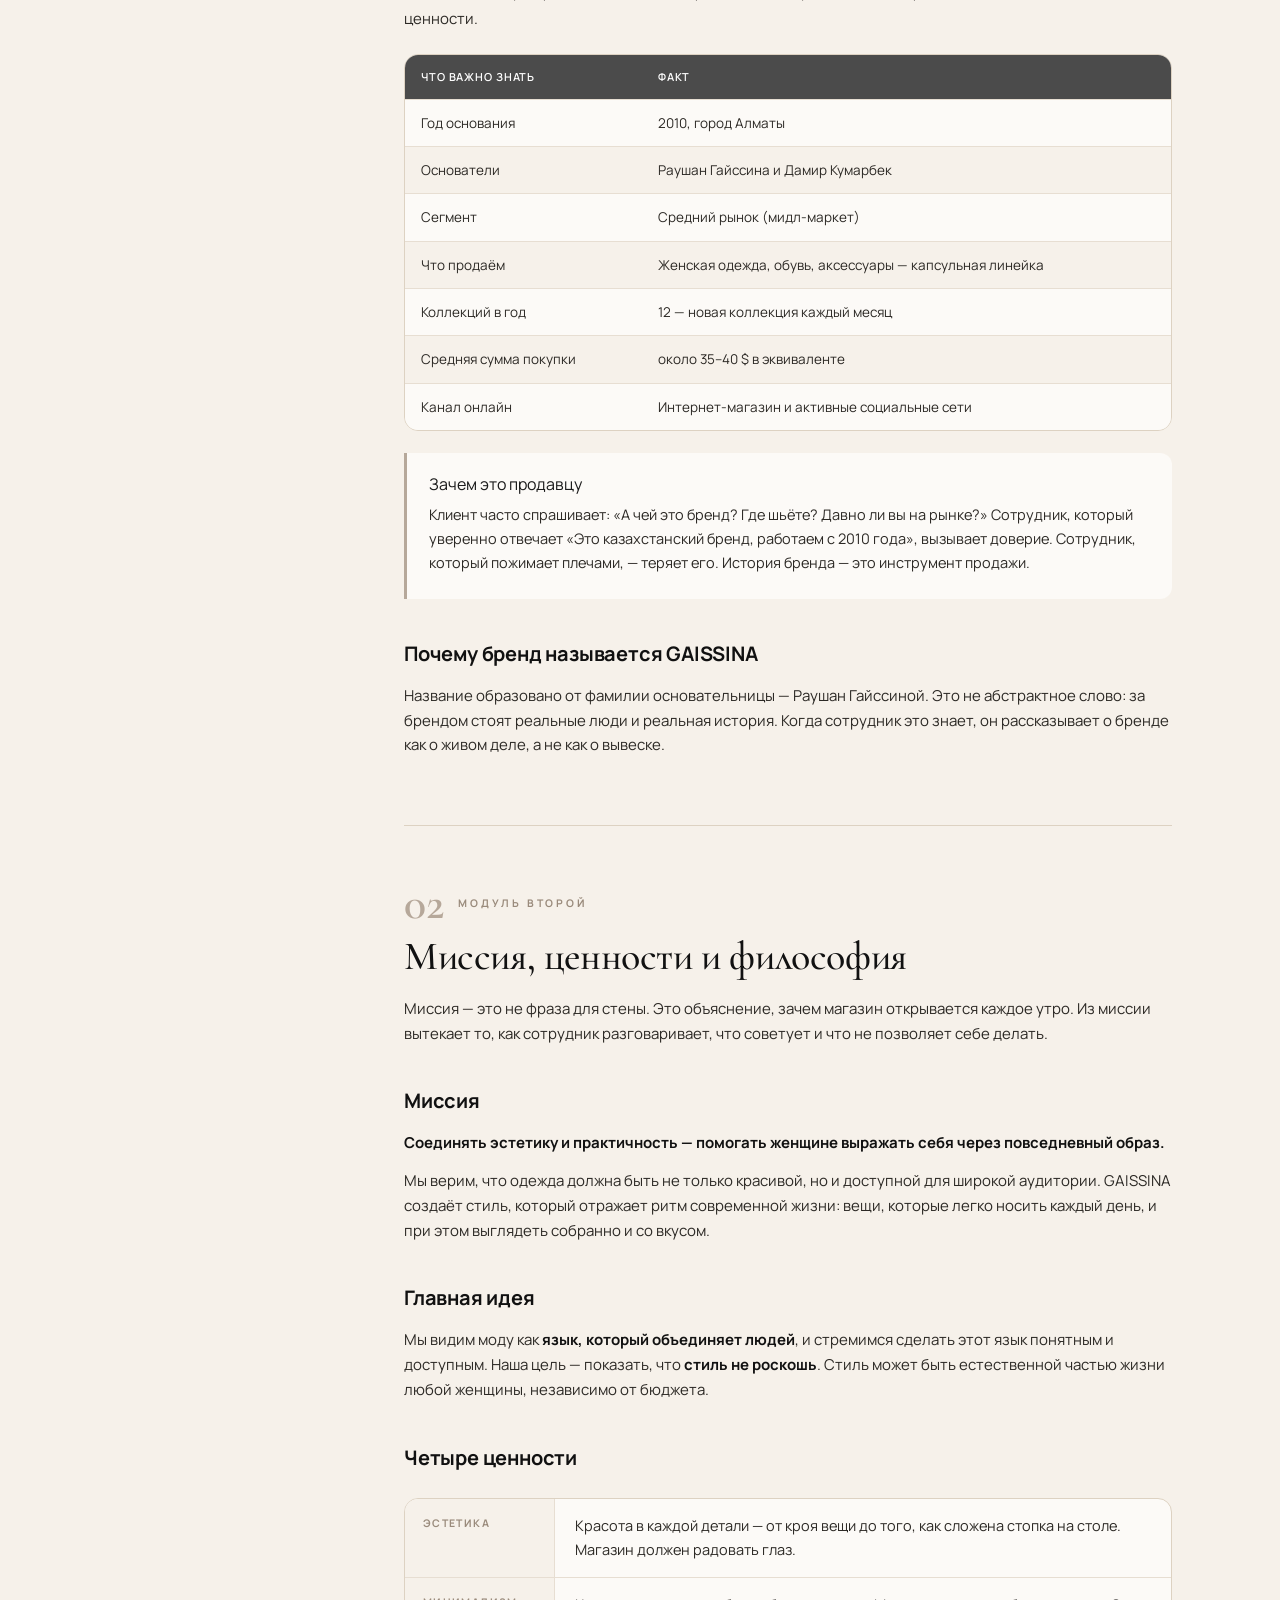
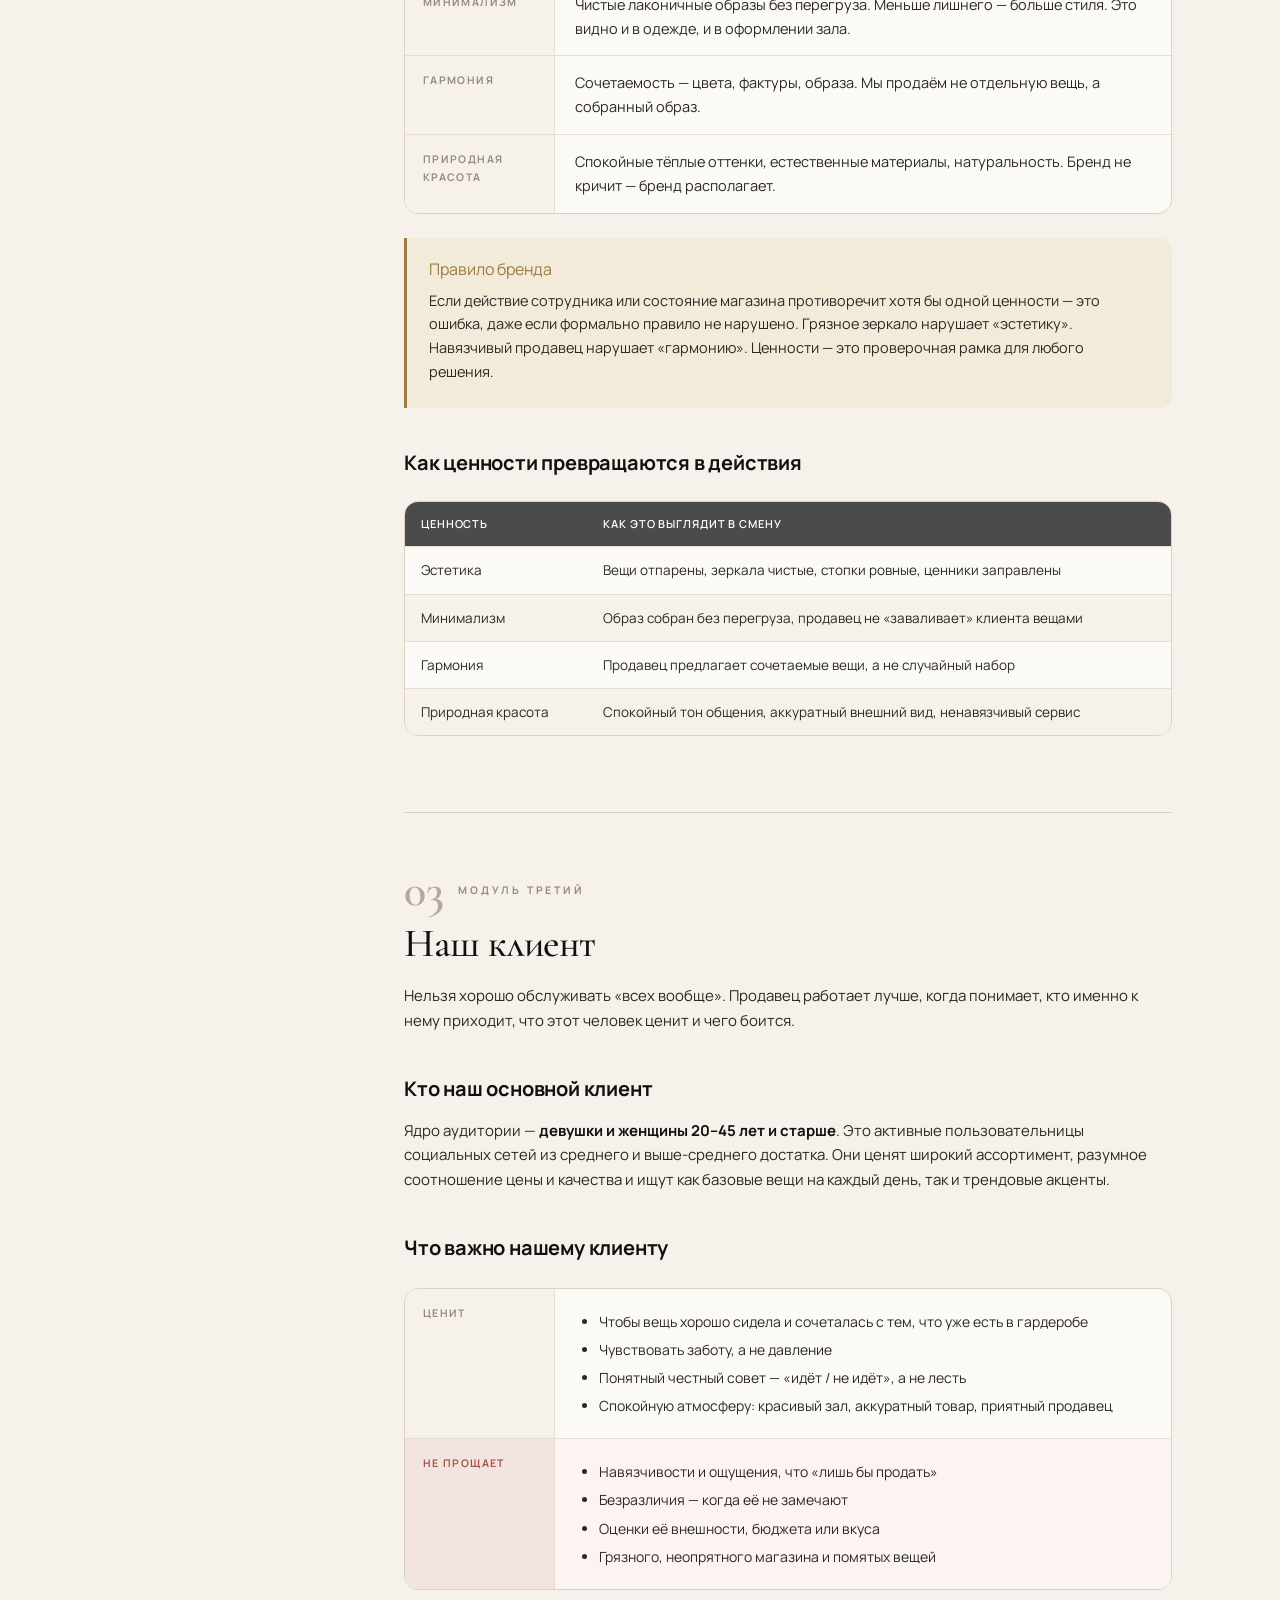
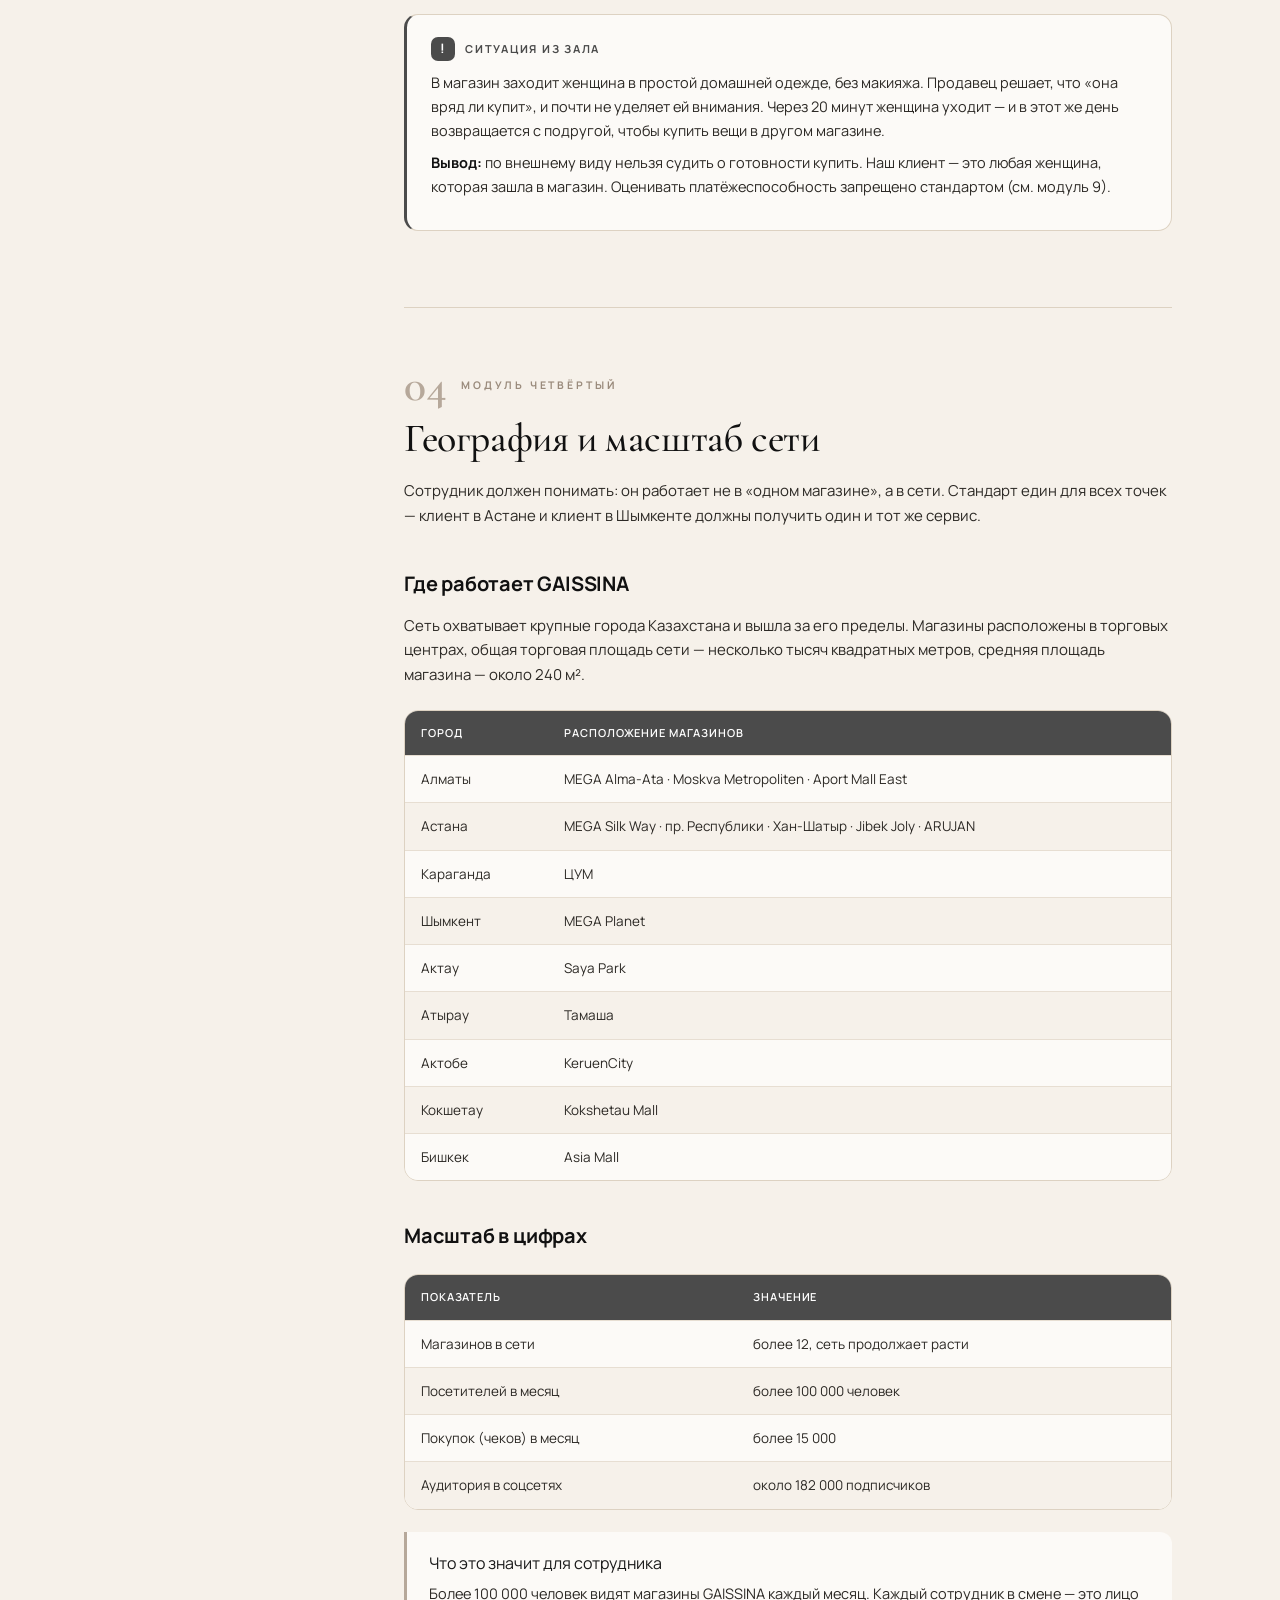
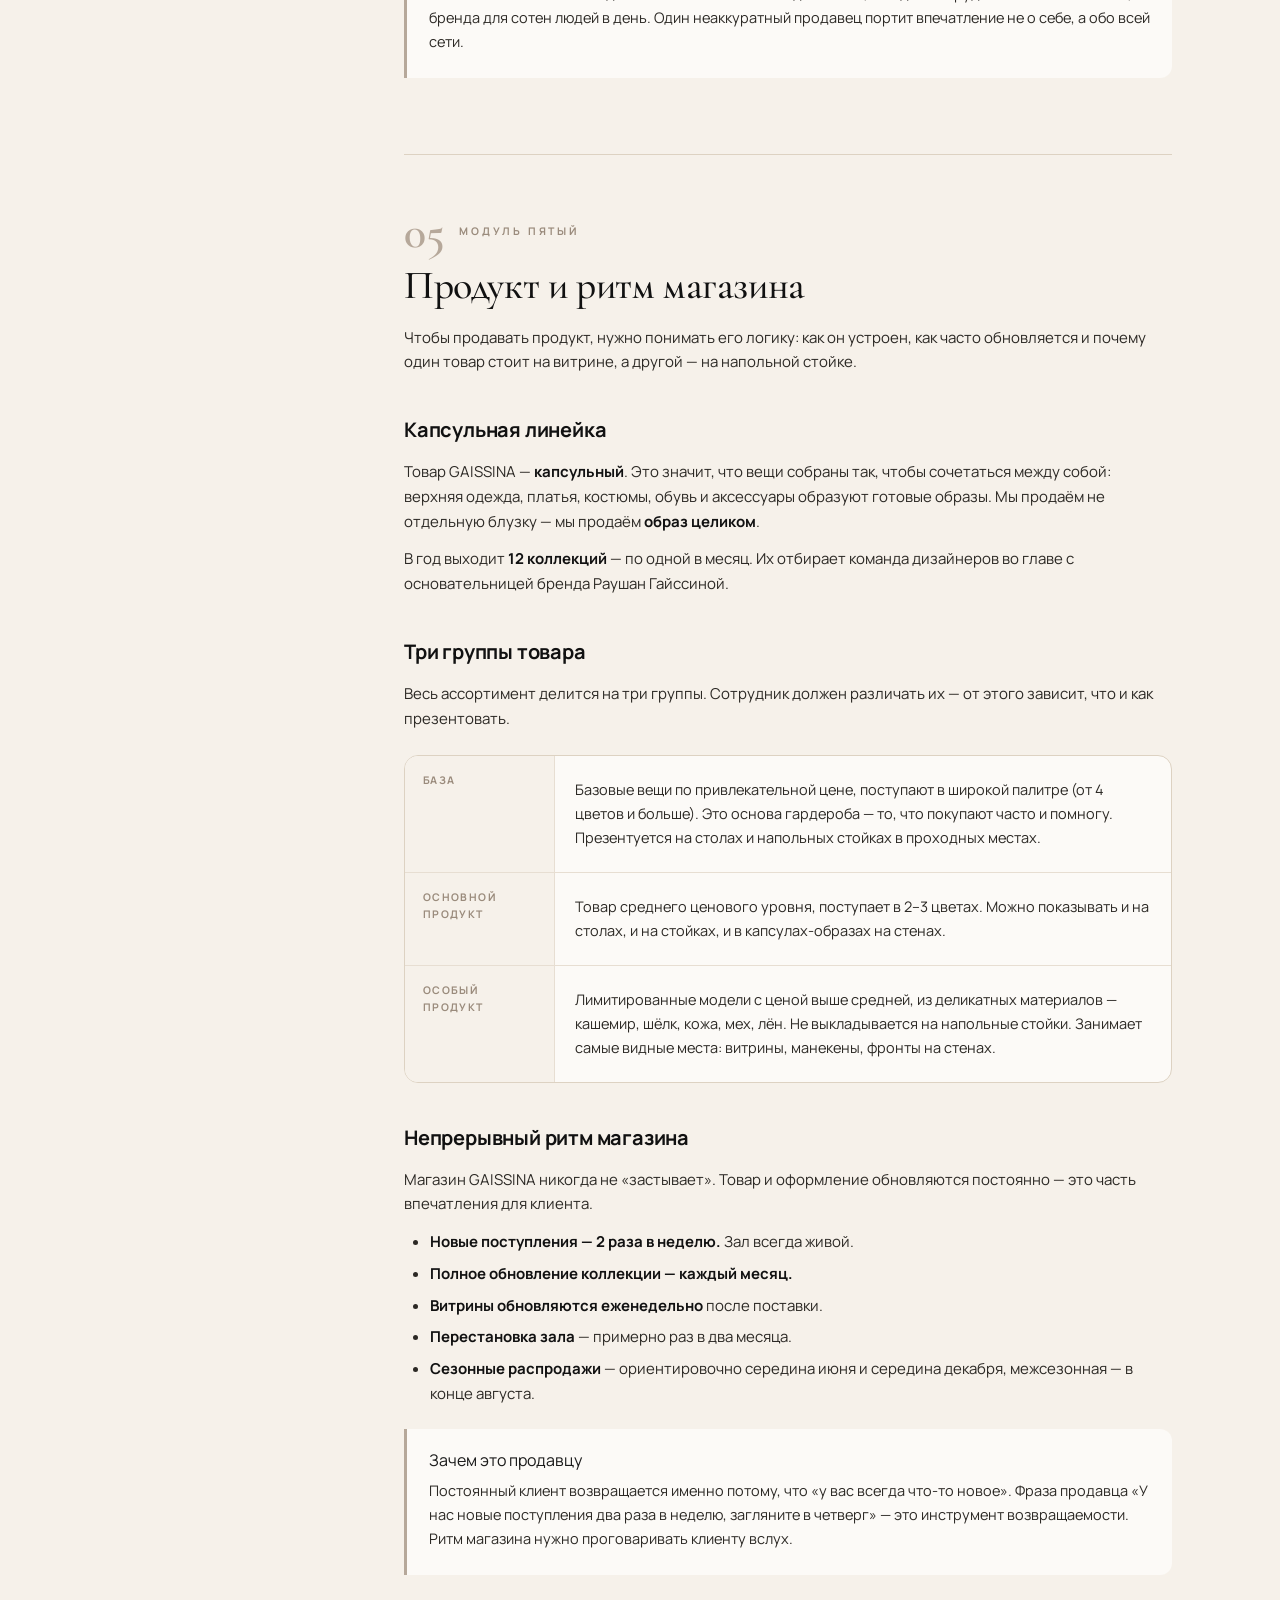
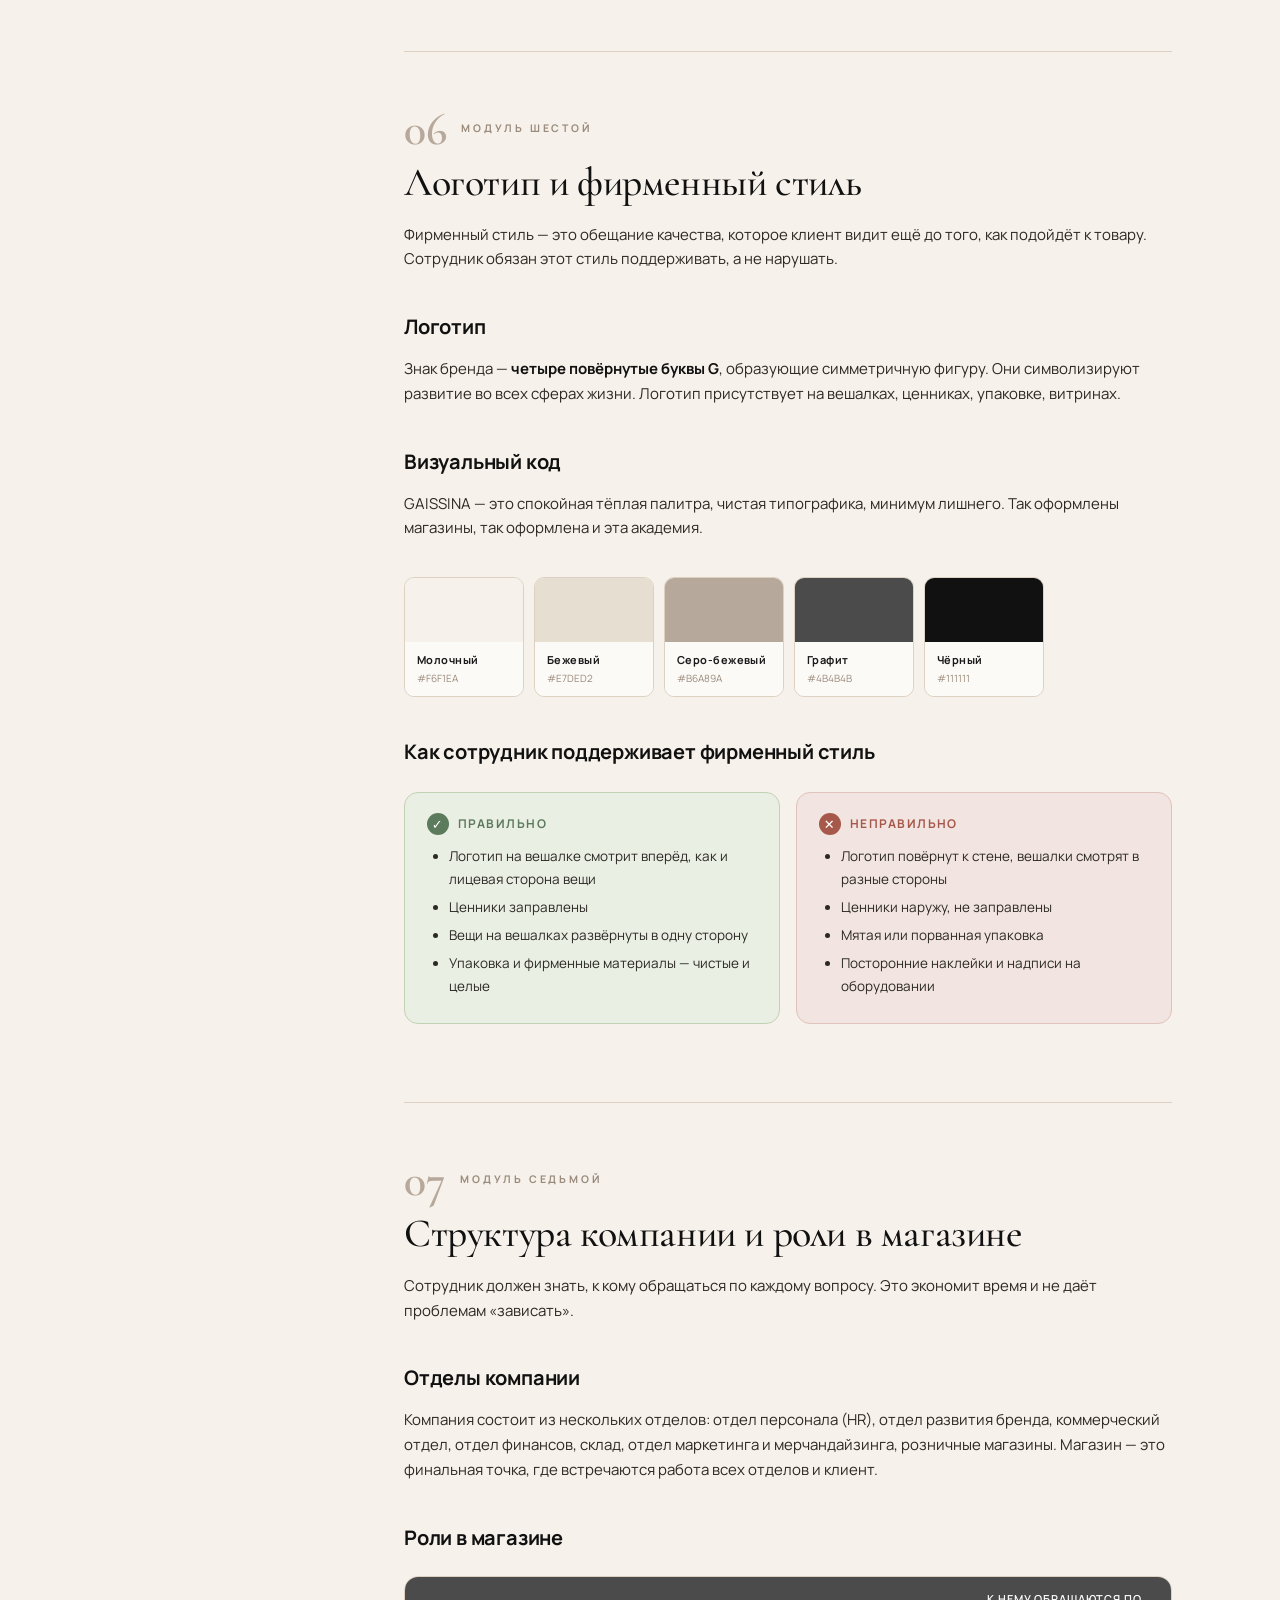
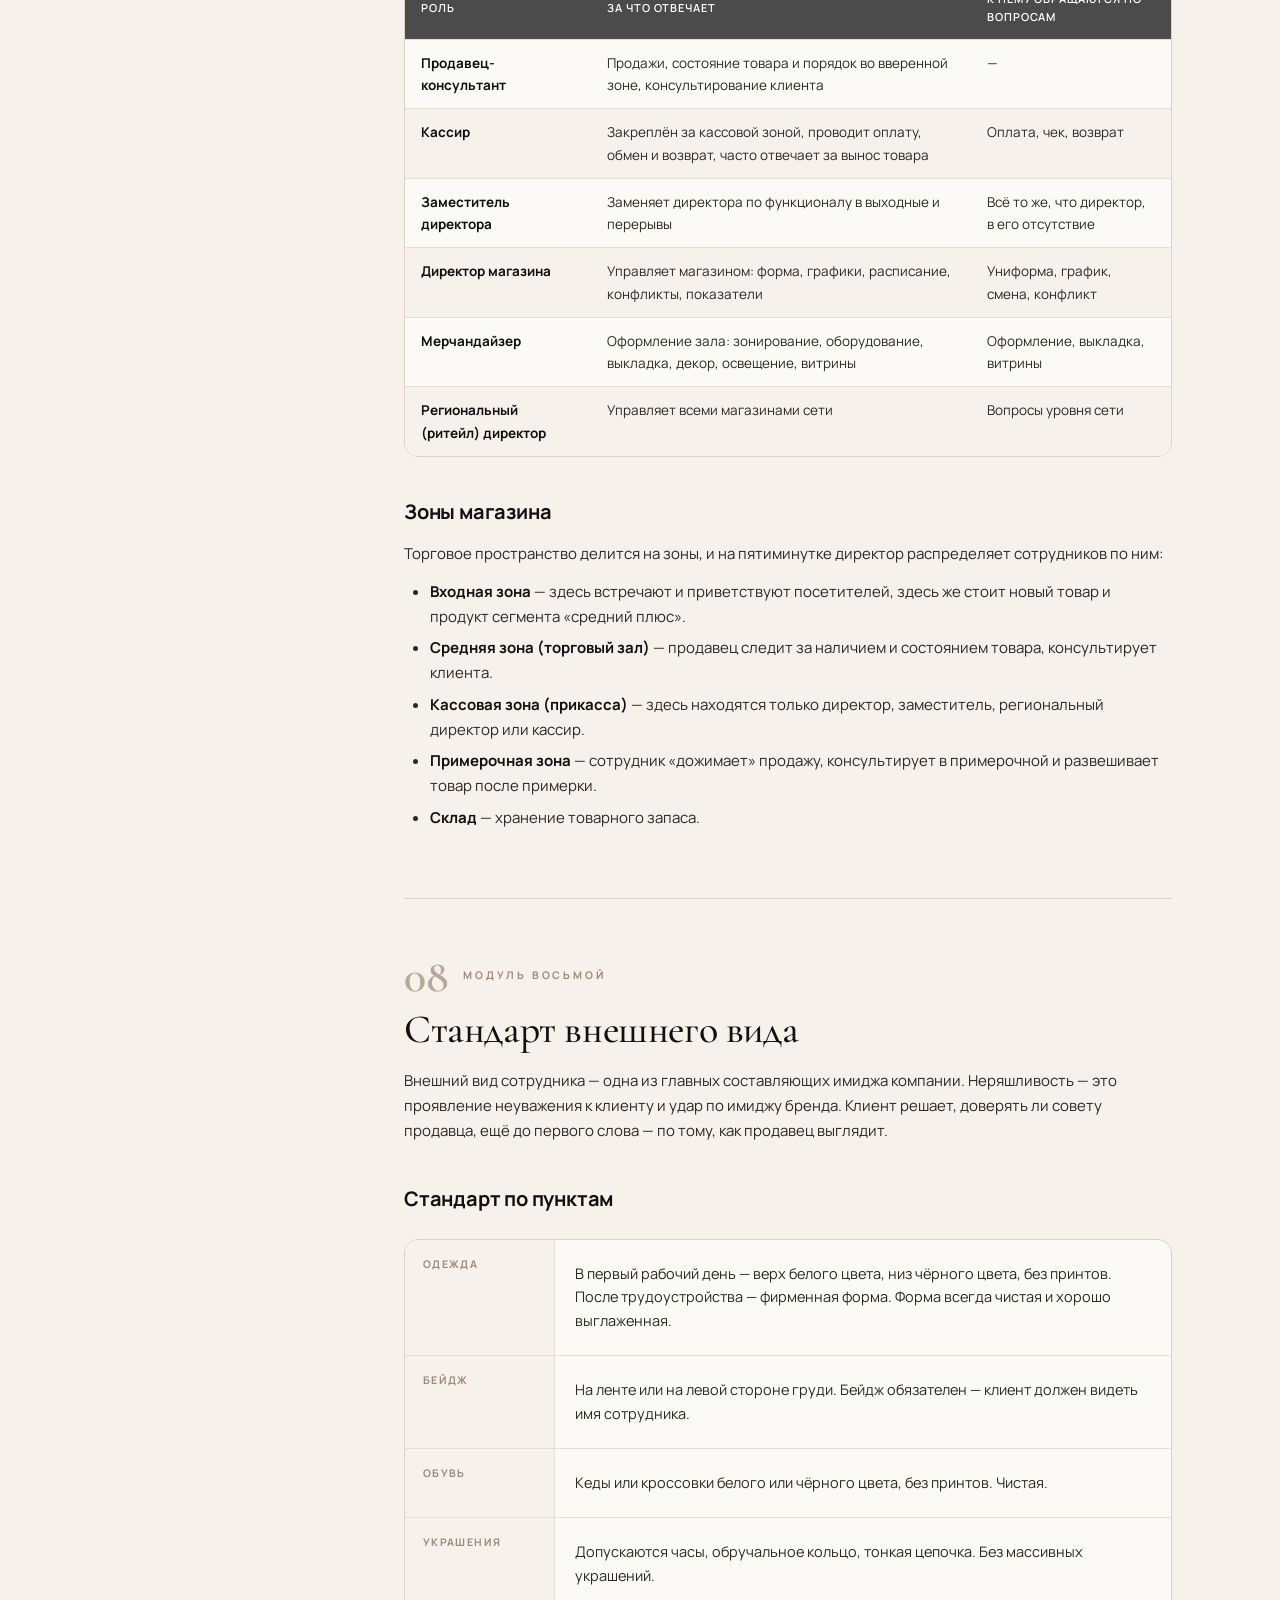
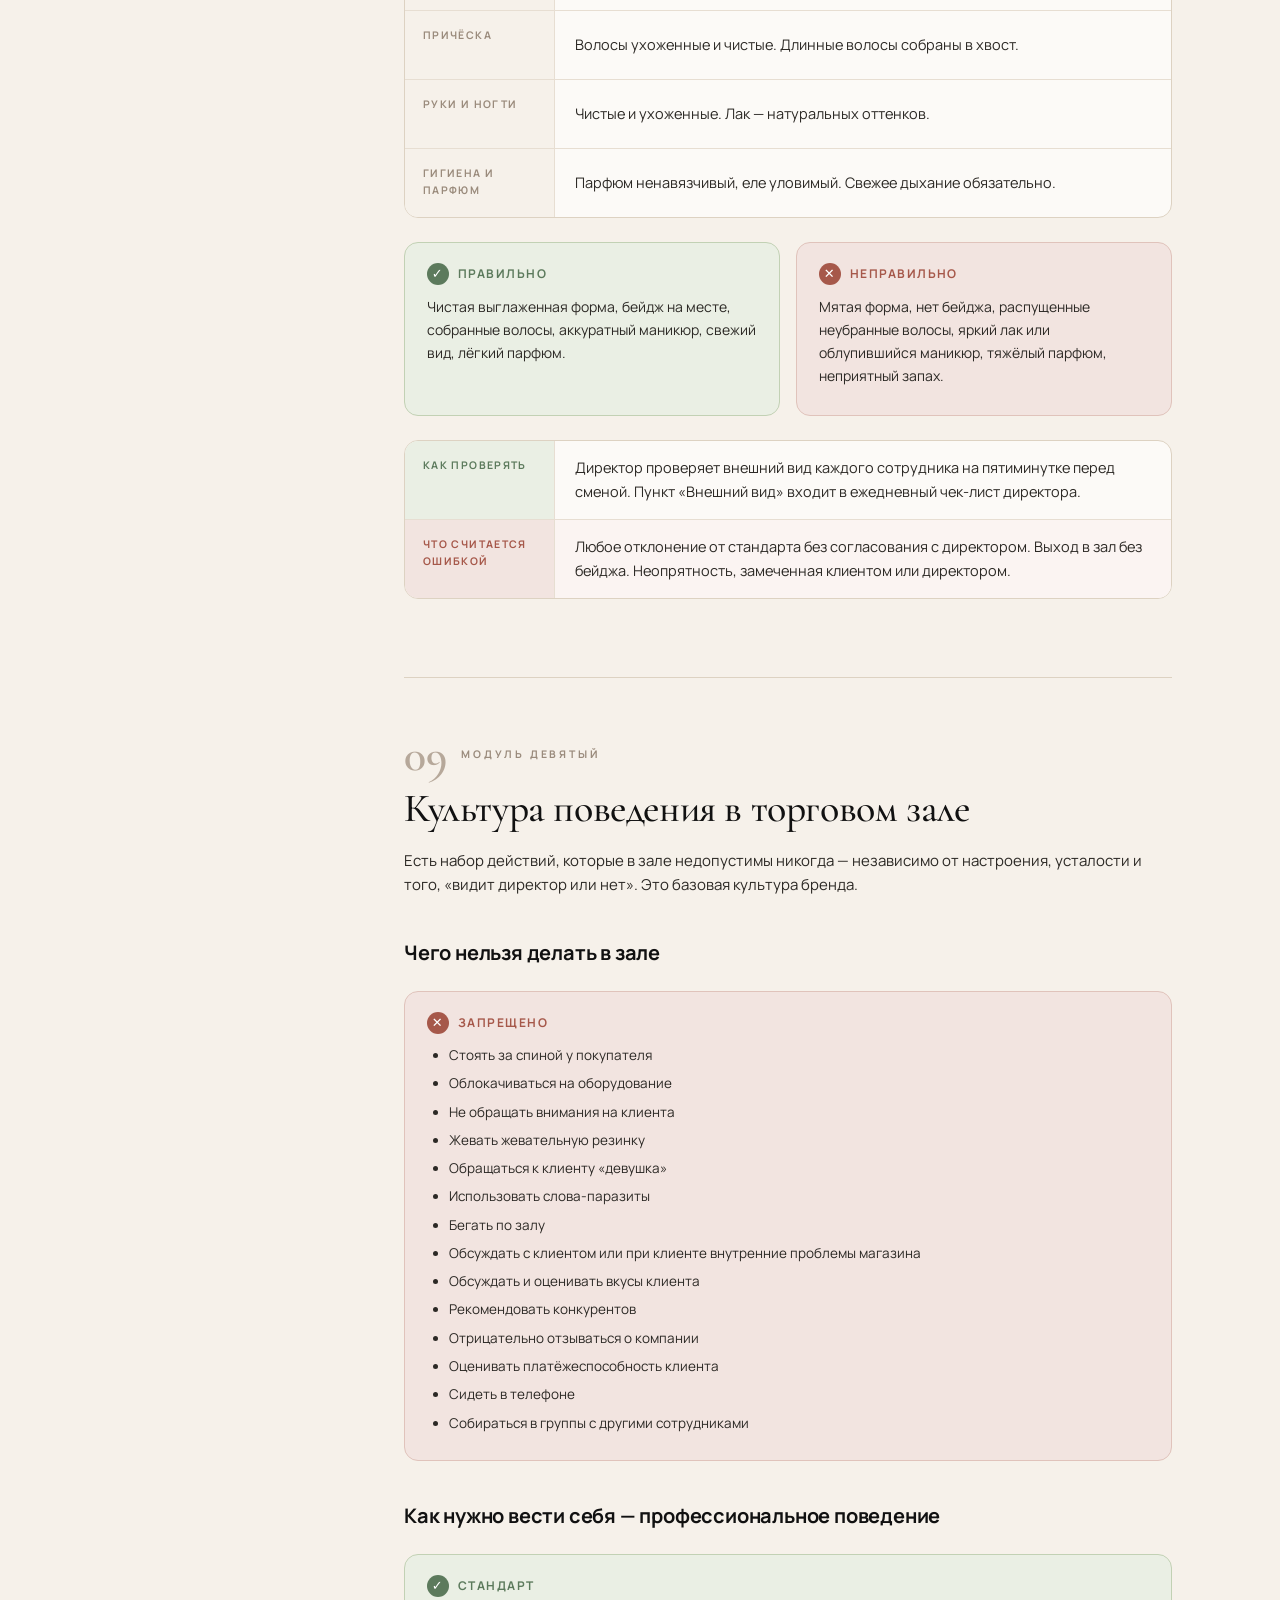
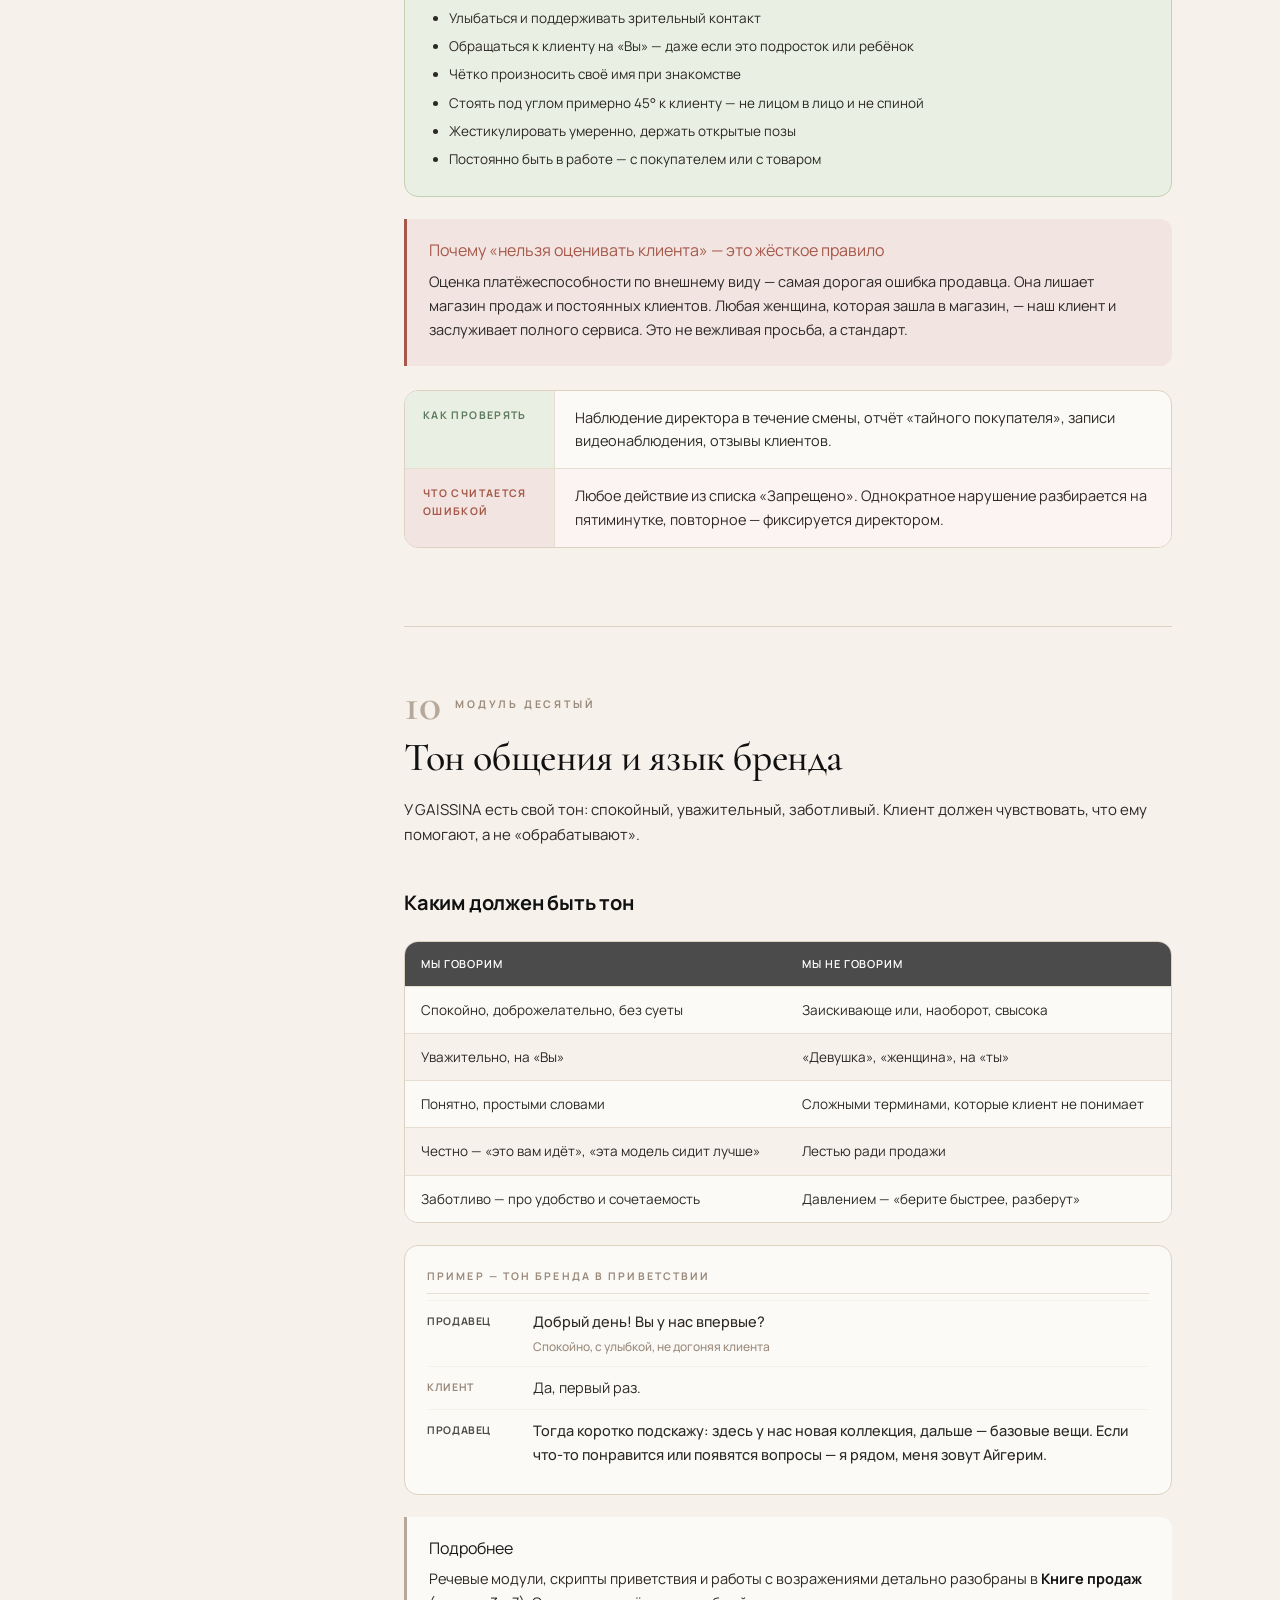
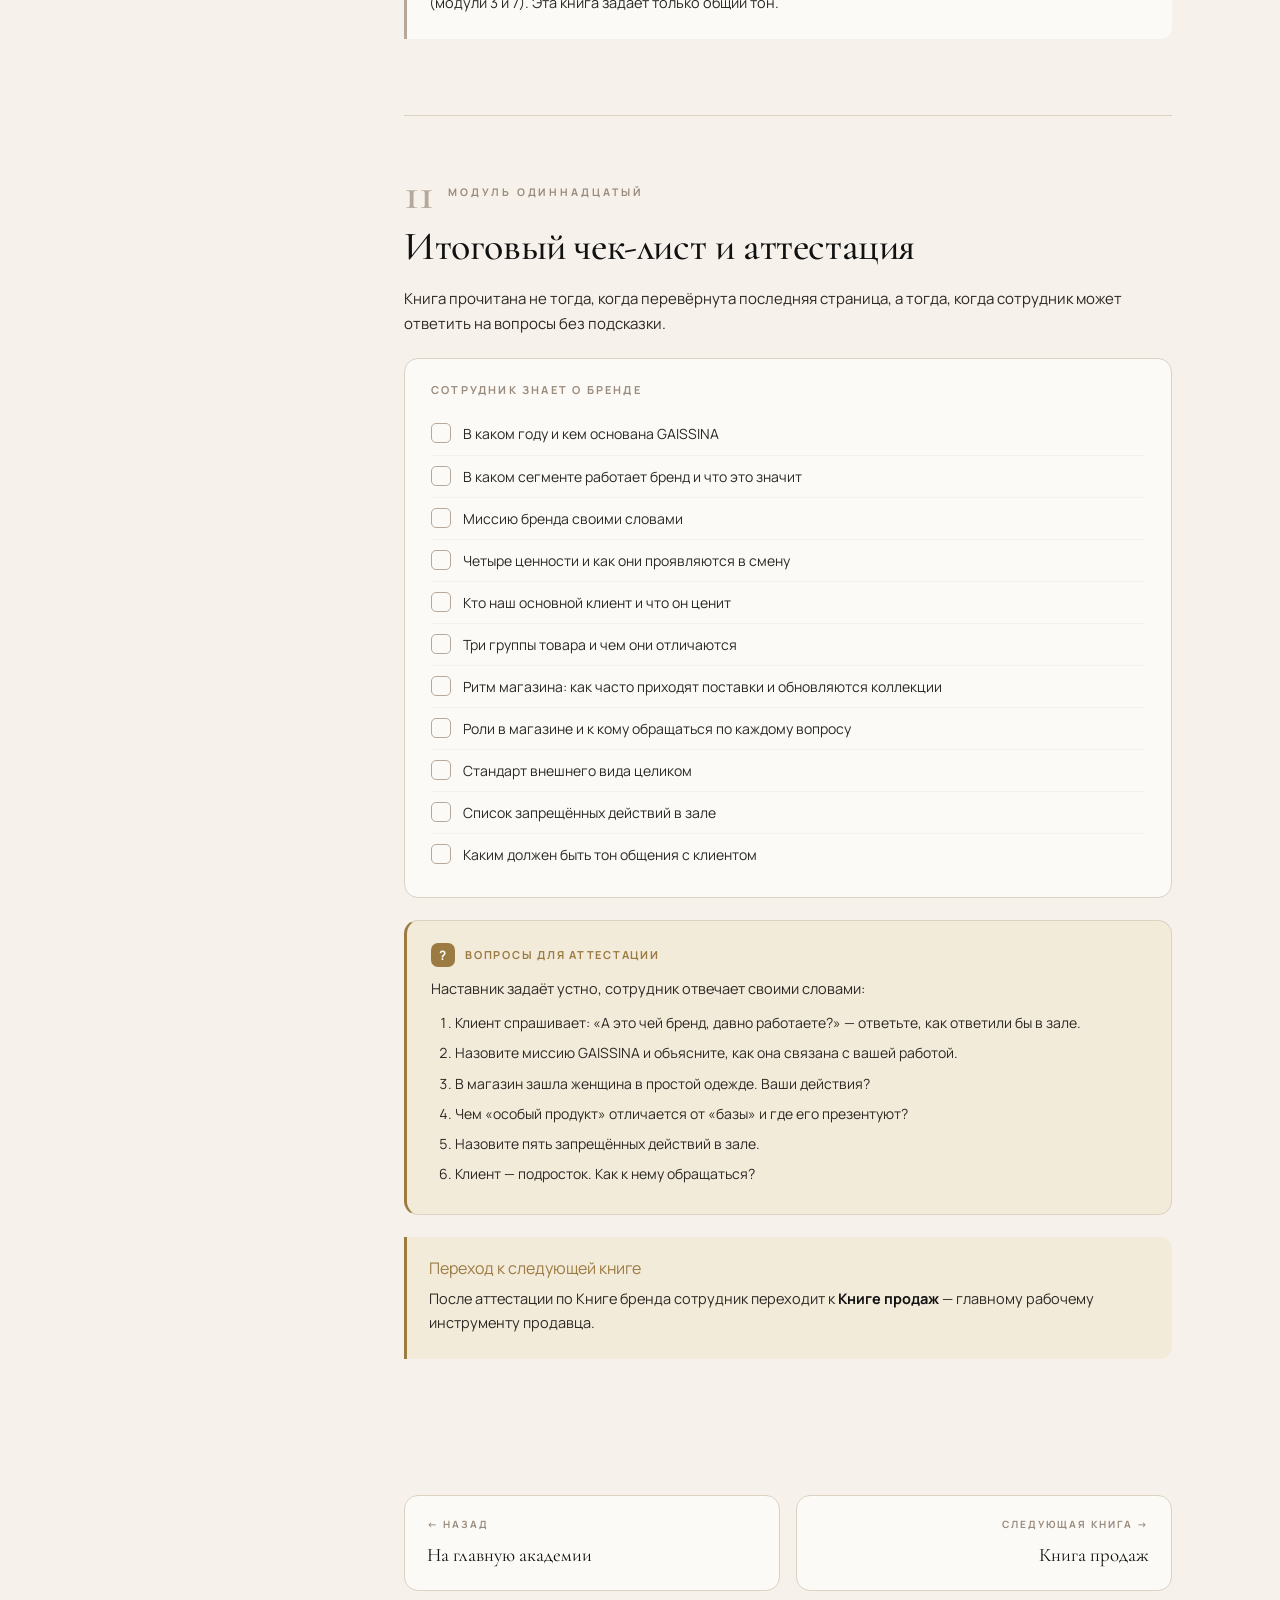
==== commit 5e66c9fb: "Книга бренда, модуль 6: ценники — «заправлены» / «наружу, не заправлены» Co-Authored-By: Claude Opus" ====
--- a/books/01-brand-book.html
+++ b/books/01-brand-book.html
@@ -408,7 +408,7 @@
         <div class="cmp-h"><span class="cmp-ic">✓</span>Правильно</div>
         <ul>
           <li>Логотип на вешалке смотрит вперёд, как и лицевая сторона вещи</li>
-          <li>Ценники стоят ровно в ряд</li>
+          <li>Ценники заправлены</li>
           <li>Вещи на вешалках развёрнуты в одну сторону</li>
           <li>Упаковка и фирменные материалы — чистые и целые</li>
         </ul>
@@ -417,7 +417,7 @@
         <div class="cmp-h"><span class="cmp-ic">✕</span>Неправильно</div>
         <ul>
           <li>Логотип повёрнут к стене, вешалки смотрят в разные стороны</li>
-          <li>Ценники вкривь, разной высоты</li>
+          <li>Ценники наружу, не заправлены</li>
           <li>Мятая или порванная упаковка</li>
           <li>Посторонние наклейки и надписи на оборудовании</li>
         </ul>
